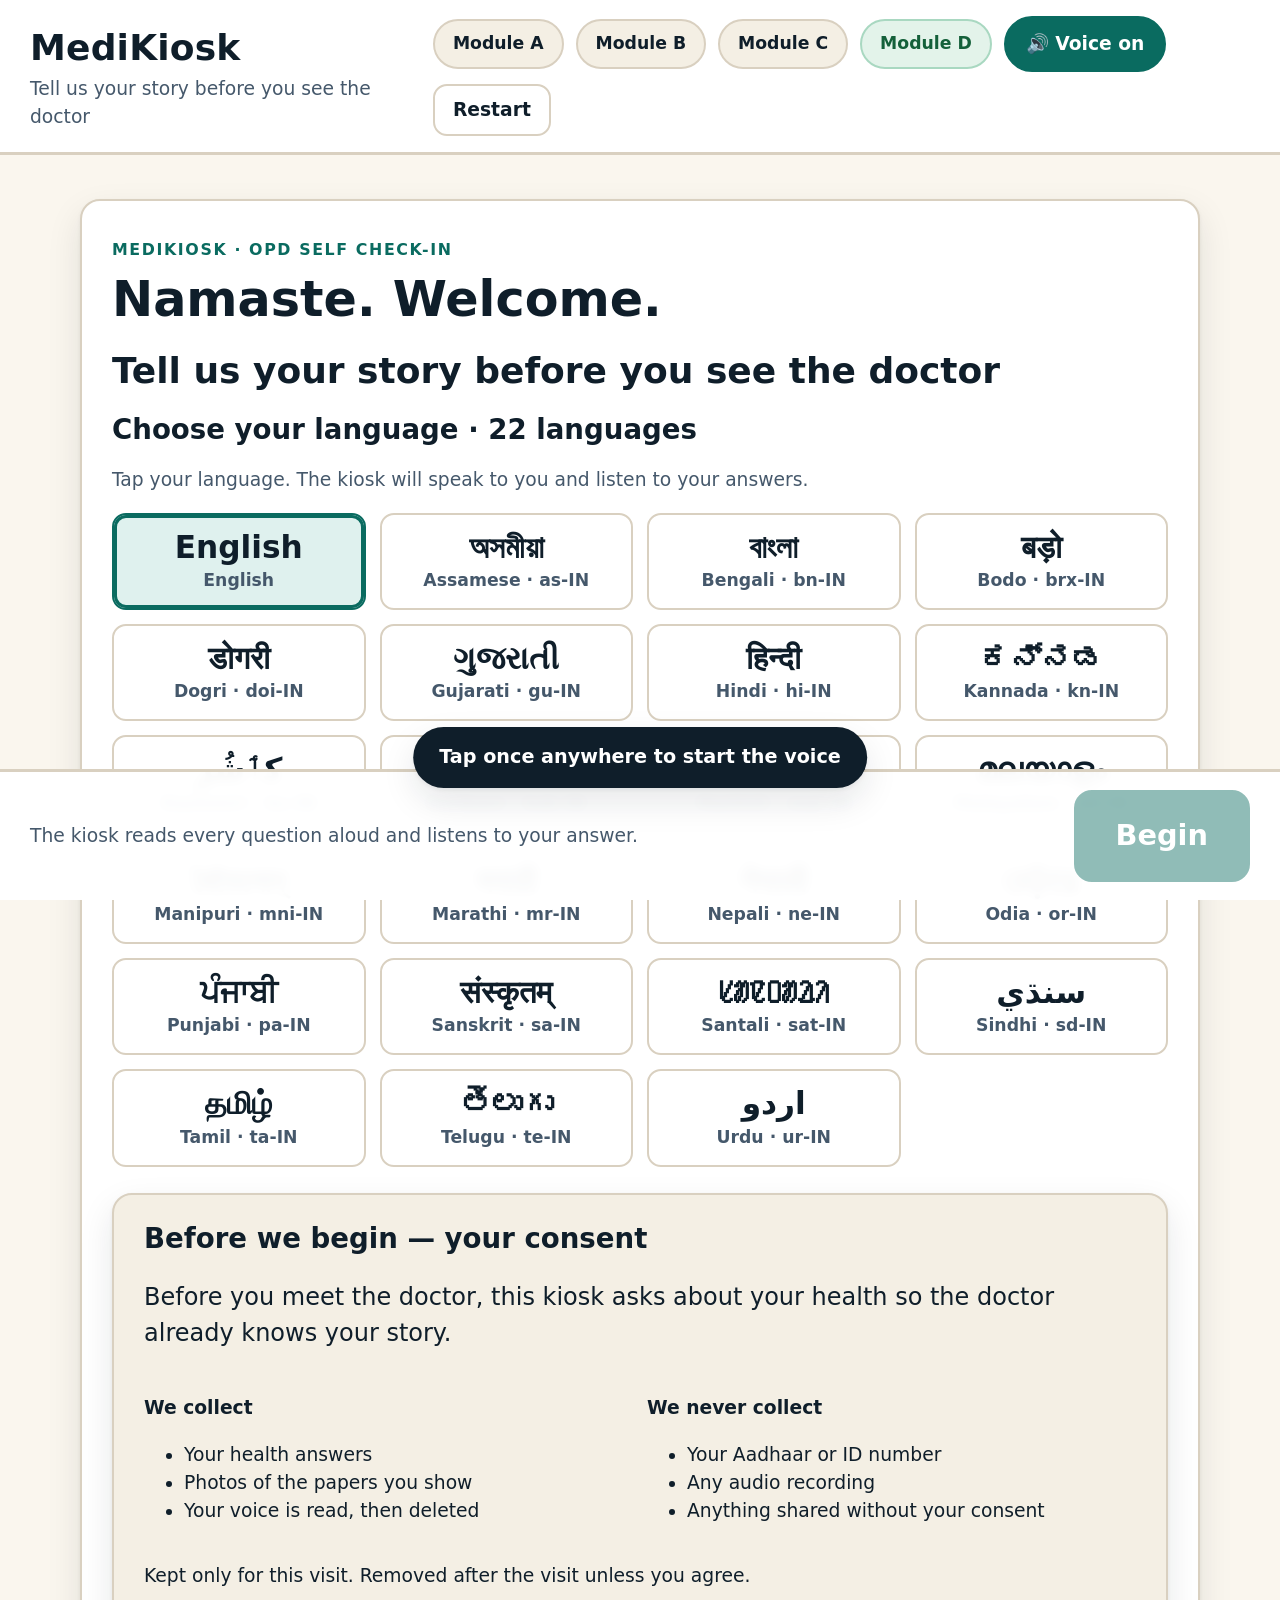
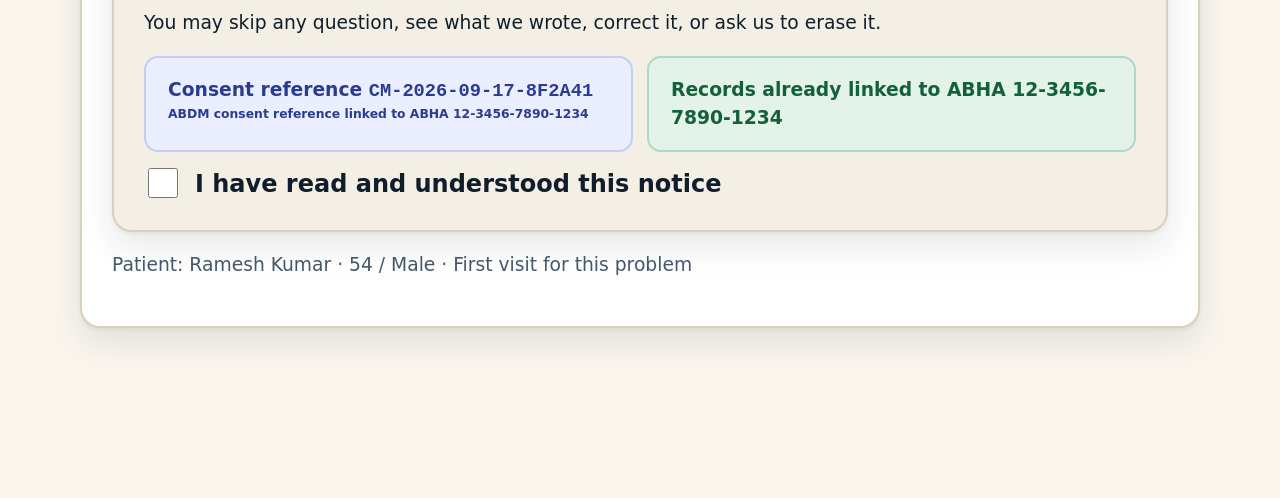
==== prototype/medikiosk-prototype.html @ fd5a69df "Notion" ====
<!doctype html>
<html lang="en">
<head>
<meta charset="utf-8" />
<meta name="viewport" content="width=device-width, initial-scale=1, viewport-fit=cover" />
<meta name="color-scheme" content="light" />
<meta name="description" content="MediKiosk — patient self check-in for OPD: voice and touch history, paper digitisation, and a physician-ready summary." />
<title>MediKiosk — OPD self check-in</title>
<style>
/* MediKiosk prototype — accessible, elderly-first visual system.
   Design rules: large type (>=22px body), high contrast (WCAG AA+), touch
   targets >=72px, generous spacing, no subtle low-contrast decoration,
   no motion that can disorient. */

:root {
  --bg: #faf6ee;
  --surface: #ffffff;
  --surface-2: #f4efe4;
  --ink: #0f1e2a;
  --muted: #45586b;
  --line: #d9d0c0;
  --accent: #0a6b60;
  --accent-ink: #ffffff;
  --accent-soft: #dff1ee;
  --danger: #a31912;
  --danger-soft: #fdeceb;
  --warn: #8a5200;
  --warn-soft: #fff3dd;
  --ok: #14603a;
  --ok-soft: #e3f3ea;
  --info: #2a3c8f;
  --info-soft: #eaeefe;
  --radius: 20px;
  --radius-sm: 14px;
  --shadow: 0 2px 4px rgba(15, 30, 42, .06), 0 14px 34px rgba(15, 30, 42, .10);
  --font: "Segoe UI", "Noto Sans", "Noto Sans Devanagari", "Nirmala UI", system-ui, -apple-system, Arial, sans-serif;
}

* { box-sizing: border-box; }

html, body {
  margin: 0;
  min-height: 100%;
  font-family: var(--font);
  color: var(--ink);
  background: var(--bg);
  -webkit-font-smoothing: antialiased;
  text-rendering: optimizeLegibility;
}

body { font-size: 24px; line-height: 1.5; }
body.physician { font-size: 18px; }

h1, h2, h3, h4 { margin: 0 0 .4em; line-height: 1.18; font-weight: 800; }
h1 { font-size: 2.05em; }
h2 { font-size: 1.55em; }
h3 { font-size: 1.15em; }

button { font: inherit; cursor: pointer; }
a { color: var(--accent); }

:focus-visible { outline: 4px solid #0a6b60; outline-offset: 3px; border-radius: 6px; }

.skip { position: absolute; left: -9999px; }
.skip:focus { left: 16px; top: 16px; background: var(--ink); color: #fff; padding: 14px 20px; z-index: 200; }

/* ------------------------------------------------------------------ chrome */

.app-header {
  position: sticky; top: 0; z-index: 40;
  display: flex; align-items: center; justify-content: space-between;
  gap: 18px; padding: 16px 30px;
  background: var(--surface); border-bottom: 3px solid var(--line);
}
.brand { display: flex; flex-direction: column; }
.brand strong { font-size: 1.5em; letter-spacing: .2px; }
.brand span { font-size: .78em; color: var(--muted); }

.header-tools { display: flex; align-items: center; gap: 12px; flex-wrap: wrap; }

.chip {
  display: inline-flex; align-items: center; gap: 10px;
  border: 2px solid var(--line); background: var(--surface-2); color: var(--ink);
  border-radius: 999px; padding: 10px 18px; font-size: .72em; font-weight: 700;
}
.chip.ok { background: var(--ok-soft); border-color: #a9d8c1; color: var(--ok); }
.chip.warn { background: var(--warn-soft); border-color: #eccb8f; color: var(--warn); }
.chip.red { background: var(--danger-soft); border-color: #eda9a4; color: var(--danger); }
.chip.info { background: var(--info-soft); border-color: #b9c3f2; color: var(--info); }

.sound-btn {
  border: 2px solid var(--line); background: var(--surface);
  border-radius: 999px; padding: 12px 20px; font-size: .78em; font-weight: 700;
  display: inline-flex; align-items: center; gap: 10px;
}
.sound-btn[aria-pressed="true"] { background: var(--accent); border-color: var(--accent); color: #fff; }

.progress-wrap { display: flex; align-items: center; gap: 16px; padding: 14px 30px 4px; }
.progress-track { flex: 1; height: 14px; background: var(--line); border-radius: 999px; overflow: hidden; }
.progress-fill { height: 100%; background: var(--accent); border-radius: 999px; transition: width .35s ease; }
.progress-label { font-size: .74em; color: var(--muted); font-weight: 700; min-width: 150px; }

.screen {
  max-width: 1180px; margin: 0 auto; padding: 26px 30px 170px;
  display: flex; flex-direction: column; gap: 22px;
}

.card {
  background: var(--surface); border: 2px solid var(--line);
  border-radius: var(--radius); box-shadow: var(--shadow); padding: 28px 30px;
}

.tag {
  display: inline-block; font-size: .66em; font-weight: 800; letter-spacing: 1.6px;
  text-transform: uppercase; color: var(--accent); margin-bottom: 8px;
}
.ask { font-size: 1.5em; font-weight: 800; line-height: 1.3; margin: 4px 0 20px; }

.muted { color: var(--muted); }
.small { font-size: .78em; }
.tiny { font-size: .66em; }
.mono { font-family: "Cascadia Mono", "Consolas", ui-monospace, monospace; }
.center { text-align: center; }
.hidden { display: none !important; }

.banner { padding: 18px 22px; border-radius: var(--radius-sm); font-weight: 600; border: 2px solid transparent; }
.banner.info { background: var(--info-soft); color: var(--info); border-color: #c4cdf4; }
.banner.warn { background: var(--warn-soft); color: var(--warn); border-color: #efd4a3; }
.banner.err { background: var(--danger-soft); color: var(--danger); border-color: #eeb0ab; }
.banner.ok { background: var(--ok-soft); color: var(--ok); border-color: #b0d9c3; }

/* ----------------------------------------------------------------- buttons */

.btn {
  display: inline-flex; align-items: center; justify-content: center; gap: 12px;
  min-height: 72px; padding: 18px 28px;
  border: 2px solid var(--line); border-radius: var(--radius-sm);
  background: var(--surface); color: var(--ink); font-weight: 700; font-size: 1em;
  transition: border-color .12s ease, background .12s ease, transform .06s ease;
}
.btn:hover { border-color: var(--accent); }
.btn:active { transform: translateY(1px); }
.btn[disabled] { opacity: .45; cursor: not-allowed; }
.btn-primary { background: var(--accent); border-color: var(--accent); color: #fff; }
.btn-primary:hover { background: #08574e; }
.btn-danger { background: var(--danger); border-color: var(--danger); color: #fff; }
.btn-ghost { background: transparent; }
.btn-lg { font-size: 1.2em; min-height: 92px; padding: 22px 40px; border-radius: 18px; }
.btn-sm { min-height: 52px; padding: 10px 18px; font-size: .78em; }

/* --------------------------------------------------------------- language */

.lang-grid {
  display: grid; grid-template-columns: repeat(auto-fill, minmax(230px, 1fr)); gap: 14px;
}
.lang-btn {
  text-align: left; justify-content: flex-start; flex-direction: column; gap: 2px;
  min-height: 84px; padding: 14px 18px;
}
.lang-btn .native { font-size: 1.3em; font-weight: 800; line-height: 1.2; }
.lang-btn .eng { font-size: .72em; color: var(--muted); font-weight: 600; }
.lang-btn[aria-pressed="true"] {
  border-color: var(--accent); background: var(--accent-soft);
  box-shadow: inset 0 0 0 3px var(--accent);
}

/* ---------------------------------------------------------------- choices */

.choices { display: grid; grid-template-columns: repeat(auto-fit, minmax(300px, 1fr)); gap: 14px; }
.choices.two { grid-template-columns: repeat(auto-fit, minmax(360px, 1fr)); }
.choice {
  text-align: left; justify-content: flex-start; font-size: 1.05em; line-height: 1.35;
  min-height: 84px; padding: 20px 22px;
}
.choice[aria-pressed="true"] {
  border-color: var(--accent); background: var(--accent-soft);
  box-shadow: inset 0 0 0 3px var(--accent);
}
.choice .sub { display: block; font-size: .74em; color: var(--muted); font-weight: 600; }

.textarea, .textinput {
  width: 100%; font: inherit; padding: 18px 20px; border: 2px solid var(--line);
  border-radius: var(--radius-sm); background: var(--surface); color: var(--ink);
}
.textarea { min-height: 150px; resize: vertical; }
.textinput { min-height: 72px; }

.scale { display: grid; grid-template-columns: repeat(11, 1fr); gap: 8px; }
.scale .btn { min-height: 78px; padding: 6px; font-size: 1.15em; border-radius: 12px; }
.scale .btn[aria-pressed="true"] { background: var(--accent); border-color: var(--accent); color: #fff; }
.scale-hint { display: flex; justify-content: space-between; font-size: .72em; color: var(--muted); font-weight: 700; }

/* -------------------------------------------------------------- body map */

.bm-wrap { display: flex; gap: 30px; align-items: flex-start; flex-wrap: wrap; }
.bm-figure-col { display: flex; flex-direction: column; gap: 12px; }
.bm-toggle { display: flex; gap: 10px; }
.bm-toggle button {
  border: 2px solid var(--line); background: var(--surface); border-radius: 999px;
  padding: 12px 22px; font-weight: 800; min-height: 58px;
}
.bm-toggle button.sel { background: var(--accent); border-color: var(--accent); color: #fff; }
.bm-stage {
  position: relative; width: 340px; border-radius: var(--radius);
  background: linear-gradient(180deg, #eef6f4 0%, #e3ece9 100%);
  border: 2px solid var(--line); padding: 10px;
}
.bm-stage svg { display: block; width: 100%; height: auto; }
.bm-hot { cursor: pointer; }
.bm-hot .hit { fill: rgba(10, 107, 96, 0); stroke: rgba(10, 107, 96, 0); stroke-width: 2; transition: all .12s ease; }
.bm-hot:hover .hit, .bm-hot:focus .hit { fill: rgba(10, 107, 96, .20); stroke: rgba(10, 107, 96, .9); }
.bm-hot.sel .hit { fill: rgba(10, 107, 96, .34); stroke: #0a6b60; stroke-width: 3; }
.bm-hot .lbl {
  font-size: 15px; font-weight: 800; fill: #0a6b60; opacity: 0;
  paint-order: stroke; stroke: #fff; stroke-width: 3px;
}
.bm-hot:hover .lbl, .bm-hot:focus .lbl, .bm-hot.sel .lbl { opacity: 1; }
.bm-legend { display: flex; flex-wrap: wrap; gap: 10px; max-width: 560px; }
.bm-btn {
  border: 2px solid var(--line); background: var(--surface); border-radius: 14px;
  padding: 14px 18px; text-align: left; min-height: 70px; min-width: 170px;
  display: flex; flex-direction: column; gap: 2px;
}
.bm-btn .en { font-weight: 800; font-size: .84em; }
.bm-btn .hi { color: var(--muted); font-size: .7em; font-weight: 600; }
.bm-btn.sel { border-color: var(--accent); background: var(--accent-soft); box-shadow: inset 0 0 0 3px var(--accent); }

/* --------------------------------------------------------------- listening */

.voice-strip {
  display: flex; align-items: center; gap: 18px; flex-wrap: wrap;
  border: 2px solid var(--line); background: var(--surface-2);
  border-radius: var(--radius-sm); padding: 14px 20px; margin-bottom: 18px;
}
.voice-dot {
  width: 22px; height: 22px; border-radius: 50%; background: #b9c2c9; flex: none;
}
.voice-strip.live .voice-dot { background: var(--danger); animation: pulse 1.1s ease-in-out infinite; }
.voice-strip.speak .voice-dot { background: var(--accent); }
@keyframes pulse { 0%,100% { transform: scale(1); opacity: 1; } 50% { transform: scale(1.5); opacity: .45; } }
.voice-text { font-weight: 800; font-size: .92em; }
.voice-sub { font-size: .72em; color: var(--muted); font-weight: 600; }
.wave { display: flex; align-items: flex-end; gap: 4px; height: 34px; }
.wave i { display: block; width: 6px; background: var(--accent); border-radius: 3px; height: 8px; }
.voice-strip.live .wave i { animation: bar .9s ease-in-out infinite; }
.wave i:nth-child(2) { animation-delay: .12s; }
.wave i:nth-child(3) { animation-delay: .24s; }
.wave i:nth-child(4) { animation-delay: .36s; }
.wave i:nth-child(5) { animation-delay: .48s; }
@keyframes bar { 0%,100% { height: 8px; } 50% { height: 32px; } }

.transcript {
  margin-top: 16px; padding: 18px 20px; border-radius: var(--radius-sm);
  background: var(--surface-2); border: 2px dashed var(--line); min-height: 76px;
  font-size: 1.05em; font-weight: 600;
}
.transcript .cursor { color: var(--accent); font-weight: 900; }

/* ---------------------------------------------------------------- safety */

.redflag {
  border: 4px solid var(--danger); background: var(--danger-soft); color: var(--danger);
  border-radius: var(--radius); padding: 24px 26px; font-weight: 800; font-size: 1.08em;
}
.redflag ul { margin: 12px 0 0; padding-left: 26px; }
.rules { display: grid; gap: 10px; margin-top: 16px; }
.rule {
  display: flex; align-items: center; gap: 14px; padding: 12px 16px;
  border: 2px solid var(--line); border-radius: 12px; background: var(--surface); font-size: .82em;
}
.rule .mark { font-weight: 900; min-width: 34px; text-align: center; }
.rule.fire { border-color: #eda9a4; background: var(--danger-soft); color: var(--danger); }
.rule.pass { border-color: #b0d9c3; background: var(--ok-soft); color: var(--ok); }
.rule .why { margin-left: auto; font-size: .82em; color: var(--muted); }
.rule.fire .why { color: var(--danger); }

/* -------------------------------------------------------------- documents */

.papers { display: grid; grid-template-columns: repeat(auto-fit, minmax(300px, 1fr)); gap: 18px; }
.paper {
  border: 2px solid var(--line); border-radius: var(--radius-sm); overflow: hidden;
  background: #fffdf7; box-shadow: var(--shadow);
}
.paper-head { display: flex; align-items: center; justify-content: space-between; gap: 10px; padding: 12px 16px; background: var(--surface-2); border-bottom: 2px solid var(--line); }
.paper-head strong { font-size: .84em; }
.paper-body { padding: 16px; font-size: .74em; line-height: 1.5; font-family: "Courier New", ui-monospace, monospace; white-space: pre-wrap; }
.paper-body .rx { font-family: "Brush Script MT", "Segoe Script", cursive; font-size: 1.2em; }
.paper-rx { background: #fffdf5; }
.scanline { position: relative; }
.scanline .sweep {
  position: absolute; left: 0; right: 0; height: 4px; background: linear-gradient(90deg, transparent, var(--accent), transparent);
  box-shadow: 0 0 18px 4px rgba(10,107,96,.55); animation: sweep 2.1s linear infinite;
}
@keyframes sweep { 0% { top: 0; } 100% { top: 100%; } }

.extract-grid { display: grid; grid-template-columns: 1fr 1fr; gap: 18px; margin-top: 8px; }
@media (max-width: 1000px) { .extract-grid { grid-template-columns: 1fr; } }
.line {
  display: flex; align-items: baseline; justify-content: space-between; gap: 12px;
  padding: 12px 0; border-bottom: 2px dotted var(--line);
}
.line:last-child { border-bottom: 0; }
.line .v { font-weight: 800; }
.line .sub { font-size: .74em; color: var(--muted); }
.prov { font-size: .62em; color: var(--muted); font-family: ui-monospace, monospace; white-space: nowrap; }
.flag { font-size: .68em; font-weight: 800; padding: 3px 10px; border-radius: 999px; }
.flag.clear { background: var(--ok-soft); color: var(--ok); }
.flag.verify { background: var(--warn-soft); color: var(--warn); }
.flag.high { background: var(--info-soft); color: var(--info); }
.flag.low { background: var(--danger-soft); color: var(--danger); }

/* -------------------------------------------------------------- readback */

.rb-line { display: flex; align-items: flex-start; justify-content: space-between; gap: 20px; padding: 18px 0; border-bottom: 2px solid var(--line); }
.rb-line:last-child { border-bottom: 0; }
.rb-line .txt { font-size: 1.08em; line-height: 1.45; font-weight: 600; }
.rb-line .txt .hi { display: block; font-size: .82em; color: var(--muted); font-weight: 600; }
.rb-actions { display: flex; gap: 10px; flex: none; }

/* --------------------------------------------------------------- handoff */

.code { font-size: 3em; font-weight: 900; letter-spacing: 4px; }
.kv { display: grid; grid-template-columns: auto 1fr; gap: 8px 18px; font-size: .84em; }
.kv dt { color: var(--muted); font-weight: 700; }
.kv dd { margin: 0; font-weight: 700; }

/* ------------------------------------------------------------- physician */

.phys-shell { display: grid; grid-template-columns: 360px 1fr; min-height: 100vh; }
.phys-aside { background: var(--surface); border-right: 3px solid var(--line); padding: 20px; overflow-y: auto; max-height: 100vh; }
.phys-main { padding: 26px 30px; overflow-y: auto; }
.worklist { display: flex; flex-direction: column; gap: 12px; }
.worklist .item { text-align: left; border: 2px solid var(--line); background: var(--surface); border-radius: var(--radius-sm); padding: 16px; font-size: .82em; }
.worklist .item[aria-current="true"] { border-color: var(--accent); box-shadow: inset 0 0 0 3px var(--accent); }
.alert { border-left: 8px solid var(--line); padding: 14px 18px; border-radius: 10px; margin-bottom: 12px; background: var(--surface-2); font-size: .86em; }
.alert.red-flag { border-color: var(--danger); background: var(--danger-soft); color: var(--danger); }
.alert.verify { border-color: var(--warn); background: var(--warn-soft); color: var(--warn); }
.alert.abnormal { border-color: var(--info); background: var(--info-soft); color: var(--info); }
.soap h4 { font-size: .78em; text-transform: uppercase; letter-spacing: 1.4px; color: var(--muted); margin-bottom: 8px; }
.soap-block { margin-bottom: 20px; }
.soap-block.ap { border: 3px dashed var(--line); border-radius: var(--radius-sm); padding: 16px; background: var(--surface-2); }
table.data { width: 100%; border-collapse: collapse; font-size: .84em; }
table.data th, table.data td { text-align: left; padding: 10px 12px; border-bottom: 2px solid var(--line); vertical-align: top; }
table.data th { font-size: .78em; text-transform: uppercase; letter-spacing: .8px; color: var(--muted); }
.fhir { font-family: ui-monospace, monospace; font-size: .72em; background: #0f1e2a; color: #d7e6ef; padding: 18px; border-radius: 12px; overflow-x: auto; white-space: pre-wrap; }

/* ----------------------------------------------------------------- splash */

.splash {
  position: fixed; inset: 0; z-index: 300; display: flex; align-items: center; justify-content: center;
  background: rgba(15, 30, 42, .82); backdrop-filter: blur(6px); padding: 30px;
}
.splash .panel {
  background: var(--surface); border-radius: 26px; padding: 40px; max-width: 720px; text-align: center;
  box-shadow: var(--shadow);
}
.splash .pulse { width: 90px; height: 90px; border-radius: 50%; margin: 0 auto 22px; background: var(--accent-soft); display: grid; place-items: center; font-size: 2.4em; }

.sound-hint {
  position: fixed; left: 50%; transform: translateX(-50%); bottom: 112px; z-index: 90;
  background: var(--ink); color: #fff; padding: 16px 26px; border-radius: 999px;
  font-weight: 800; font-size: .8em; box-shadow: var(--shadow); text-align: center;
}

/* ------------------------------------------------------------------ toast */

.toast {
  position: fixed; right: 26px; bottom: 26px; z-index: 100; max-width: 460px;
  background: var(--ink); color: #fff; padding: 18px 22px; border-radius: 14px;
  box-shadow: var(--shadow); font-weight: 700; font-size: .82em;
}
.toast.err { background: var(--danger); }

/* ----------------------------------------------------------------- footer */

.footer-bar {
  position: fixed; left: 0; right: 0; bottom: 0; z-index: 50;
  display: flex; align-items: center; justify-content: space-between; gap: 18px;
  padding: 18px 30px; background: rgba(255,255,255,.97);
  border-top: 3px solid var(--line); backdrop-filter: blur(6px);
}
.footer-bar .grow { flex: 1; text-align: center; }

@media (max-width: 900px) {
  body { font-size: 20px; }
  .screen { padding: 20px 18px 200px; }
  .scale { grid-template-columns: repeat(6, 1fr); }
  .phys-shell { grid-template-columns: 1fr; }
}

</style>
</head>
<body class="kiosk">
<a class="skip" href="#pane">Skip to content</a>
<header class="app-header" id="kiosk-header"></header>
<div class="progress-wrap" id="progress"></div>
<main class="screen" id="pane" role="main" aria-live="polite"></main>
<footer class="footer-bar" id="footer"></footer>
<div id="sound-hint" class="sound-hint hidden">Tap once anywhere to start the voice</div>
<noscript><p style="padding:30px">This prototype needs JavaScript enabled.</p></noscript>
<script>
/* ===== languages.js ===== */
/* Languages: the 22 scheduled languages of India (+ English).
   Each entry carries the native name, the English name, the BCP-47 tag used
   for the browser voice, a native greeting, and an optional UI-string pack.
   Any language without a pack falls back to English labels while still using
   its own recogniser / voice for speech. */

const MK_LANGS = [
  { code: "en",  name: "English",   native: "English",    speech: "en-IN", greet: "Namaste. Welcome." },
  { code: "as",  name: "Assamese",  native: "অসমীয়া",      speech: "as-IN", greet: "নমস্কাৰ। স্বাগতম।" },
  { code: "bn",  name: "Bengali",   native: "বাংলা",        speech: "bn-IN", greet: "নমস্কার। স্বাগতম।" },
  { code: "brx", name: "Bodo",      native: "बड़ो",         speech: "brx-IN", greet: "नमस्कार। बरायबा।" },
  { code: "doi", name: "Dogri",     native: "डोगरी",        speech: "doi-IN", greet: "नमस्कार। स्वागत ऐ।" },
  { code: "gu",  name: "Gujarati",  native: "ગુજરાતી",      speech: "gu-IN", greet: "નમસ્તે. સ્વાગત છે." },
  { code: "hi",  name: "Hindi",     native: "हिन्दी",        speech: "hi-IN", greet: "नमस्ते। स्वागत है।" },
  { code: "kn",  name: "Kannada",   native: "ಕನ್ನಡ",        speech: "kn-IN", greet: "ನಮಸ್ಕಾರ. ಸ್ವಾಗತ." },
  { code: "ks",  name: "Kashmiri",  native: "کٲشُر",         speech: "ks-IN", greet: "نَمَسکار۔ خوش آمدید۔" },
  { code: "kok", name: "Konkani",   native: "कोंकणी",       speech: "kok-IN", greet: "नमस्कार. येवकार." },
  { code: "mai", name: "Maithili",  native: "मैथिली",        speech: "mai-IN", greet: "नमस्कार। स्वागत अछि।" },
  { code: "ml",  name: "Malayalam", native: "മലയാളം",       speech: "ml-IN", greet: "നമസ്കാരം. സ്വാഗതം." },
  { code: "mni", name: "Manipuri",  native: "মৈতৈলোন্",      speech: "mni-IN", greet: "নমস্কার। স্বাগতম।" },
  { code: "mr",  name: "Marathi",   native: "मराठी",        speech: "mr-IN", greet: "नमस्कार. स्वागत आहे." },
  { code: "ne",  name: "Nepali",    native: "नेपाली",       speech: "ne-IN", greet: "नमस्कार। स्वागत छ।" },
  { code: "or",  name: "Odia",      native: "ଓଡ଼ିଆ",         speech: "or-IN", greet: "ନମସ୍କାର। ସ୍ୱାଗତ।" },
  { code: "pa",  name: "Punjabi",   native: "ਪੰਜਾਬੀ",       speech: "pa-IN", greet: "ਸਤਿ ਸ੍ਰੀ ਅਕਾਲ। ਜੀ ਆਇਆਂ ਨੂੰ।" },
  { code: "sa",  name: "Sanskrit",  native: "संस्कृतम्",     speech: "sa-IN", greet: "नमस्ते। स्वागतम्।" },
  { code: "sat", name: "Santali",   native: "ᱥᱟᱱᱛᱟᱲᱤ",       speech: "sat-IN", greet: "ᱡᱚᱦᱟᱨ। ᱥᱟᱨᱦᱟᱣ।" },
  { code: "sd",  name: "Sindhi",    native: "سنڌي",          speech: "sd-IN", greet: "نمسڪار. ڀلي ڪري آيا." },
  { code: "ta",  name: "Tamil",     native: "தமிழ்",         speech: "ta-IN", greet: "வணக்கம். வரவேற்கிறோம்." },
  { code: "te",  name: "Telugu",    native: "తెలుగు",        speech: "te-IN", greet: "నమస్కారం. స్వాగతం." },
  { code: "ur",  name: "Urdu",      native: "اردو",          speech: "ur-IN", greet: "السلام علیکم۔ خوش آمدید۔" },
];

/* UI packs. Keys are stable; missing keys fall back to English. */
const MK_UI = {
  en: {
    tagline: "Tell us your story before you see the doctor",
    chooseLang: "Choose your language",
    langNote: "Tap your language. The kiosk will speak to you and listen to your answers.",
    begin: "Begin",
    consentHead: "Before we begin — your consent",
    agree: "I have read and understood this notice",
    listening: "Listening to you…",
    speakNow: "Speak your answer",
    stopListening: "Tap to stop",
    speaking: "Speaking…",
    hearAgain: "Hear again",
    yourAnswer: "Your answer",
    next: "Continue",
    back: "Back",
    skip: "Skip this question",
    correct: "Correct",
    change: "Change",
    confirm: "Confirm and finish",
    tapWhere: "Tap where it hurts on the body picture",
  },
  hi: {
    tagline: "डॉक्टर से मिलने से पहले अपनी बात बताइए",
    chooseLang: "अपनी भाषा चुनिए",
    langNote: "अपनी भाषा चुनिए। कियोस्क आपसे बोलेगा और आपके जवाब सुनेगा।",
    begin: "शुरू कीजिए",
    consentHead: "शुरू करने से पहले — आपकी सहमति",
    agree: "मैंने यह सूचना पढ़ और समझ ली है",
    listening: "आपकी बात सुन रहे हैं…",
    speakNow: "अपना जवाब बोलिए",
    stopListening: "रोकने के लिए दबाइए",
    speaking: "बोल रहे हैं…",
    hearAgain: "फिर से सुनिए",
    yourAnswer: "आपका जवाब",
    next: "आगे बढ़िए",
    back: "पीछे",
    skip: "यह सवाल छोड़ दीजिए",
    correct: "सही है",
    change: "बदलिए",
    confirm: "पुष्टि कीजिए",
    tapWhere: "शरीर की तस्वीर पर दर्द वाली जगह दबाइए",
  },
  bn: {
    tagline: "ডাক্তার দেখানোর আগে আপনার কথা জানান",
    chooseLang: "আপনার ভাষা বেছে নিন",
    langNote: "আপনার ভাষা বাছুন। কিয়স্ক আপনার সঙ্গে কথা বলবে ও আপনার উত্তর শুনবে।",
    begin: "শুরু করুন",
    consentHead: "শুরুর আগে — আপনার সম্মতি",
    agree: "আমি এই বিজ্ঞপ্তি পড়েছি ও বুঝেছি",
    listening: "আপনার কথা শুনছি…",
    speaking: "বলছি…",
    hearAgain: "আবার শুনুন",
    yourAnswer: "আপনার উত্তর",
    next: "এগিয়ে যান",
    back: "পিছনে",
    skip: "এই প্রশ্নটি বাদ দিন",
    correct: "ঠিক আছে",
    change: "বদলান",
    confirm: "নিশ্চিত করুন",
    tapWhere: "শরীরের ছবিতে যেখানে ব্যথা সেখানে চাপ দিন",
  },
  ta: {
    tagline: "மருத்துவரைப் பார்ப்பதற்கு முன் உங்கள் கதையைச் சொல்லுங்கள்",
    chooseLang: "உங்கள் மொழியைத் தேர்ந்தெடுக்கவும்",
    langNote: "உங்கள் மொழியைத் தட்டவும். கியோஸ்க் பேசும், உங்கள் பதில்களைக் கேட்கும்.",
    begin: "தொடங்கு",
    consentHead: "தொடங்கும் முன் — உங்கள் ஒப்புதல்",
    agree: "இந்த அறிவிப்பைப் படித்து புரிந்துகொண்டேன்",
    listening: "உங்களைக் கேட்கிறோம்…",
    speaking: "பேசுகிறோம்…",
    hearAgain: "மீண்டும் கேட்க",
    yourAnswer: "உங்கள் பதில்",
    next: "தொடரவும்",
    back: "பின்",
    skip: "இந்தக் கேள்வியைத் தவிர்",
    correct: "சரி",
    change: "மாற்று",
    confirm: "உறுதிப்படுத்து",
    tapWhere: "உடல் படத்தில் வலி இருக்கும் இடத்தைத் தட்டவும்",
  },
  te: {
    tagline: "డాక్టర్‌ను కలిసే ముందు మీ కథ చెప్పండి",
    chooseLang: "మీ భాషను ఎంచుకోండి",
    langNote: "మీ భాషను నొక్కండి. కియోస్క్ మాట్లాడుతుంది, మీ సమాధానాలు వింటుంది.",
    begin: "ప్రారంభించు",
    consentHead: "ప్రారంభించే ముందు — మీ అనుమతి",
    agree: "ఈ నోటీసును చదివి అర్థం చేసుకున్నాను",
    listening: "మీ మాటలు వింటున్నాము…",
    speaking: "మాట్లాడుతున్నాము…",
    hearAgain: "మళ్లీ వినండి",
    yourAnswer: "మీ సమాధానం",
    next: "కొనసాగించు",
    back: "వెనుక",
    skip: "ఈ ప్రశ్నను దాటవేయి",
    correct: "సరైనది",
    change: "మార్చు",
    confirm: "నిర్ధారించు",
    tapWhere: "శరీర చిత్రంలో నొప్పి ఉన్న చోట నొక్కండి",
  },
  mr: {
    tagline: "डॉक्टरांना भेटण्यापूर्वी तुमची गोष्ट सांगा",
    chooseLang: "तुमची भाषा निवडा",
    langNote: "तुमची भाषा निवडा. कियोस्क बोलेल आणि तुमची उत्तरे ऐकेल.",
    begin: "सुरू करा",
    consentHead: "सुरू करण्यापूर्वी — तुमची संमती",
    agree: "मी ही सूचना वाचली आणि समजली",
    listening: "तुमचे ऐकत आहोत…",
    speaking: "बोलत आहोत…",
    hearAgain: "पुन्हा ऐका",
    yourAnswer: "तुमचे उत्तर",
    next: "पुढे",
    back: "मागे",
    skip: "हा प्रश्न वगळा",
    correct: "बरोबर",
    change: "बदला",
    confirm: "पुष्टी करा",
    tapWhere: "शरीराच्या चित्रात दुखणारी जागा दाबा",
  },
  gu: {
    tagline: "ડૉક્ટરને મળતા પહેલાં તમારી વાત કહો",
    chooseLang: "તમારી ભાષા પસંદ કરો",
    langNote: "તમારી ભાષા પસંદ કરો. કિઓસ્ક બોલશે અને તમારા જવાબ સાંભળશે.",
    begin: "શરૂ કરો",
    consentHead: "શરૂ કરતાં પહેલાં — તમારી સંમતિ",
    agree: "મેં આ સૂચના વાંચી અને સમજી",
    listening: "તમારી વાત સાંભળી રહ્યા છીએ…",
    speaking: "બોલી રહ્યા છીએ…",
    hearAgain: "ફરી સાંભળો",
    yourAnswer: "તમારો જવાબ",
    next: "આગળ",
    back: "પાછળ",
    skip: "આ પ્રશ્ન છોડો",
    correct: "સાચું",
    change: "બદલો",
    confirm: "પુષ્ટિ કરો",
    tapWhere: "શરીરના ચિત્રમાં દુખતી જગ્યા દબાવો",
  },
  kn: {
    tagline: "ವೈದ್ಯರನ್ನು ಭೇಟಿಯಾಗುವ ಮೊದಲು ನಿಮ್ಮ ಕಥೆ ಹೇಳಿ",
    chooseLang: "ನಿಮ್ಮ ಭಾಷೆ ಆಯ್ಕೆಮಾಡಿ",
    langNote: "ನಿಮ್ಮ ಭಾಷೆ ಒತ್ತಿ. ಕಿಯೋಸ್ಕ್ ಮಾತನಾಡುತ್ತದೆ ಮತ್ತು ನಿಮ್ಮ ಉತ್ತರ ಕೇಳುತ್ತದೆ.",
    begin: "ಪ್ರಾರಂಭಿಸಿ",
    consentHead: "ಪ್ರಾರಂಭಿಸುವ ಮೊದಲು — ನಿಮ್ಮ ಒಪ್ಪಿಗೆ",
    agree: "ಈ ಸೂಚನೆಯನ್ನು ಓದಿ ಅರ್ಥ ಮಾಡಿಕೊಂಡಿದ್ದೇನೆ",
    listening: "ನಿಮ್ಮ ಮಾತು ಕೇಳುತ್ತಿದ್ದೇವೆ…",
    speaking: "ಮಾತನಾಡುತ್ತಿದ್ದೇವೆ…",
    hearAgain: "ಮತ್ತೆ ಕೇಳಿ",
    yourAnswer: "ನಿಮ್ಮ ಉತ್ತರ",
    next: "ಮುಂದೆ",
    back: "ಹಿಂದೆ",
    skip: "ಈ ಪ್ರಶ್ನೆ ಬಿಡಿ",
    correct: "ಸರಿ",
    change: "ಬದಲಿಸಿ",
    confirm: "ದೃಢಪಡಿಸಿ",
    tapWhere: "ದೇಹದ ಚಿತ್ರದಲ್ಲಿ ನೋವಿರುವ ಜಾಗ ಒತ್ತಿ",
  },
  ml: {
    tagline: "ഡോക്ടറെ കാണുന്നതിന് മുമ്പ് നിങ്ങളുടെ കാര്യം പറയൂ",
    chooseLang: "നിങ്ങളുടെ ഭാഷ തിരഞ്ഞെടുക്കൂ",
    langNote: "ഭാഷ തിരഞ്ഞെടുക്കൂ. കിയോസ്ക് സംസാരിക്കും, ഉത്തരങ്ങൾ കേൾക്കും.",
    begin: "തുടങ്ങൂ",
    consentHead: "തുടങ്ങുന്നതിന് മുമ്പ് — നിങ്ങളുടെ സമ്മതം",
    agree: "ഈ അറിയിപ്പ് വായിച്ച് മനസ്സിലാക്കി",
    listening: "നിങ്ങളെ കേൾക്കുന്നു…",
    speaking: "സംസാരിക്കുന്നു…",
    hearAgain: "വീണ്ടും കേൾക്കൂ",
    yourAnswer: "നിങ്ങളുടെ ഉത്തരം",
    next: "തുടരൂ",
    back: "പിന്നോട്ട്",
    skip: "ഈ ചോദ്യം ഒഴിവാക്കൂ",
    correct: "ശരി",
    change: "മാറ്റൂ",
    confirm: "സ്ഥിരീകരിക്കൂ",
    tapWhere: "ശരീര ചിത്രത്തിൽ വേദനയുള്ള ഭാഗത്ത് അമർത്തൂ",
  },
  pa: {
    tagline: "ਡਾਕਟਰ ਨੂੰ ਮਿਲਣ ਤੋਂ ਪਹਿਲਾਂ ਆਪਣੀ ਗੱਲ ਦੱਸੋ",
    chooseLang: "ਆਪਣੀ ਭਾਸ਼ਾ ਚੁਣੋ",
    langNote: "ਆਪਣੀ ਭਾਸ਼ਾ ਚੁਣੋ। ਕਿਓਸਕ ਬੋਲੇਗਾ ਅਤੇ ਤੁਹਾਡੇ ਜਵਾਬ ਸੁਣੇਗਾ।",
    begin: "ਸ਼ੁਰੂ ਕਰੋ",
    consentHead: "ਸ਼ੁਰੂ ਕਰਨ ਤੋਂ ਪਹਿਲਾਂ — ਤੁਹਾਡੀ ਸਹਿਮਤੀ",
    agree: "ਮੈਂ ਇਹ ਸੂਚਨਾ ਪੜ੍ਹ ਲਈ ਅਤੇ ਸਮਝ ਲਈ",
    listening: "ਤੁਹਾਡੀ ਗੱਲ ਸੁਣ ਰਹੇ ਹਾਂ…",
    speaking: "ਬੋਲ ਰਹੇ ਹਾਂ…",
    hearAgain: "ਦੁਬਾਰਾ ਸੁਣੋ",
    yourAnswer: "ਤੁਹਾਡਾ ਜਵਾਬ",
    next: "ਅੱਗੇ",
    back: "ਪਿੱਛੇ",
    skip: "ਇਹ ਸਵਾਲ ਛੱਡੋ",
    correct: "ਸਹੀ",
    change: "ਬਦਲੋ",
    confirm: "ਪੁਸ਼ਟੀ ਕਰੋ",
    tapWhere: "ਸਰੀਰ ਦੀ ਤਸਵੀਰ ਵਿੱਚ ਦਰਦ ਵਾਲੀ ਥਾਂ ਦਬਾਓ",
  },
  or: {
    tagline: "ଡାକ୍ତରଙ୍କୁ ଦେଖିବା ପୂର୍ବରୁ ଆପଣଙ୍କ କଥା କୁହନ୍ତୁ",
    chooseLang: "ଆପଣଙ୍କ ଭାଷା ବାଛନ୍ତୁ",
    langNote: "ଭାଷା ବାଛନ୍ତୁ। କିଓସ୍କ କହିବ ଏବଂ ଆପଣଙ୍କ ଉତ୍ତର ଶୁଣିବ।",
    begin: "ଆରମ୍ଭ କରନ୍ତୁ",
    consentHead: "ଆରମ୍ଭ ପୂର୍ବରୁ — ଆପଣଙ୍କ ସମ୍ମତି",
    agree: "ମୁଁ ଏହି ସୂଚନା ପଢ଼ି ବୁଝିଛି",
    listening: "ଆପଣଙ୍କ କଥା ଶୁଣୁଛୁ…",
    speaking: "କହୁଛୁ…",
    hearAgain: "ପୁଣି ଶୁଣନ୍ତୁ",
    yourAnswer: "ଆପଣଙ୍କ ଉତ୍ତର",
    next: "ଆଗକୁ",
    back: "ପଛକୁ",
    skip: "ଏହି ପ୍ରଶ୍ନ ଛାଡ଼ନ୍ତୁ",
    correct: "ଠିକ୍",
    change: "ବଦଳାନ୍ତୁ",
    confirm: "ନିଶ୍ଚିତ କରନ୍ତୁ",
    tapWhere: "ଶରୀର ଚିତ୍ରରେ ଯେଉଁଠି ଯନ୍ତ୍ରଣା ସେଠାରେ ଦବାନ୍ତୁ",
  },
  ur: {
    tagline: "ڈاکٹر سے ملنے سے پہلے اپنی بات بتائیے",
    chooseLang: "اپنی زبان منتخب کیجیے",
    langNote: "اپنی زبان منتخب کیجیے۔ کیوسک بولے گا اور آپ کے جواب سنے گا۔",
    begin: "شروع کیجیے",
    consentHead: "شروع کرنے سے پہلے — آپ کی رضامندی",
    agree: "میں نے یہ اطلاع پڑھ اور سمجھ لی",
    listening: "آپ کی بات سن رہے ہیں…",
    speaking: "بول رہے ہیں…",
    hearAgain: "دوبارہ سنیے",
    yourAnswer: "آپ کا جواب",
    next: "آگے",
    back: "پیچھے",
    skip: "یہ سوال چھوڑ دیجیے",
    correct: "درست",
    change: "تبدیل کریں",
    confirm: "تصدیق کریں",
    tapWhere: "جسم کی تصویر میں جہاں درد ہے وہاں دبائیے",
  },
  as: {
    tagline: "ডাক্তৰক লগ পোৱাৰ আগতে আপোনাৰ কথা কওক",
    chooseLang: "আপোনাৰ ভাষা বাছনি কৰক",
    langNote: "ভাষা বাছনি কৰক। কিয়স্কে ক'ব আৰু আপোনাৰ উত্তৰ শুনিব।",
    begin: "আৰম্ভ কৰক",
    consentHead: "আৰম্ভ কৰাৰ আগতে — আপোনাৰ সন্মতি",
    agree: "মই এই জাননী পঢ়ি বুজি লৈছোঁ",
    listening: "আপোনাৰ কথা শুনি আছোঁ…",
    speaking: "কৈ আছোঁ…",
    hearAgain: "পুনৰ শুনক",
    yourAnswer: "আপোনাৰ উত্তৰ",
    next: "আগবাঢ়ক",
    back: "পিছলৈ",
    skip: "এই প্ৰশ্ন এৰি দিয়ক",
    correct: "শুদ্ধ",
    change: "সলনি কৰক",
    confirm: "নিশ্চিত কৰক",
    tapWhere: "শৰীৰৰ ছবিত বিষ থকা ঠাইত টিপক",
  },
  ne: {
    tagline: "डाक्टरलाई भेट्नु अघि आफ्नो कुरा भन्नुहोस्",
    chooseLang: "आफ्नो भाषा छान्नुहोस्",
    langNote: "आफ्नो भाषा छान्नुहोस्। कियोस्क बोल्छ र तपाईंको जवाफ सुन्छ।",
    begin: "सुरु गर्नुहोस्",
    consentHead: "सुरु गर्नु अघि — तपाईंको सहमति",
    agree: "मैले यो सूचना पढेँ र बुझेँ",
    listening: "तपाईंको कुरा सुन्दैछौं…",
    speaking: "बोल्दैछौं…",
    hearAgain: "फेरि सुन्नुहोस्",
    yourAnswer: "तपाईंको जवाफ",
    next: "अगाडि",
    back: "पछाडि",
    skip: "यो प्रश्न छोड्नुहोस्",
    correct: "ठीक",
    change: "बदल्नुहोस्",
    confirm: "पुष्टि गर्नुहोस्",
    tapWhere: "शरीरको चित्रमा दुख्ने ठाउँमा थिच्नुहोस्",
  },
};

function mkLang(code) {
  return MK_LANGS.find((l) => l.code === code) || MK_LANGS[0];
}

function mkT(key, code) {
  const pack = MK_UI[code] || {};
  if (pack[key] != null) return pack[key];
  return (MK_UI.en[key] != null) ? MK_UI.en[key] : key;
}


/* ===== content.js ===== */
/* Clinical content for the MediKiosk prototype.
   Mirrors the production contracts: the interview sequence, red-flag rules and
   capture schema follow kiosk/config/*.json; the paper extraction follows the
   Module B output shape; the read-back, alerts and SOAP follow the Module C
   renderer. The patient, papers and findings are a fixed Indian walk-in case so
   the flow is repeatable. */

const MK_PATIENT = {
  name: "Ramesh Kumar",
  age: 54,
  sex: "Male",
  abha: "12-3456-7890-1234",
  phone: "•••••• 4417",
  visit: "First visit for this problem",
  arrived: "OPD registration counter 3",
};

const MK_CONSENT_REF = "CM-2026-09-17-8F2A41";
const MK_CONSENT_ABDM = "ABDM consent reference linked to ABHA 12-3456-7890-1234";

/* Consent notice, translated. Short sentences in plain language, because the
   notice must be understood, not skimmed. Missing languages fall back to the
   English notice; the voice still speaks in the language chosen. */
const MK_CONSENT_I18N = {
  en: {
    takeTitle: "We collect",
    take: ["Your health answers", "Photos of the papers you show", "Your voice is read, then deleted"],
    neverTitle: "We never collect",
    never: ["Your Aadhaar or ID number", "Any audio recording", "Anything shared without your consent"],
    purpose: "Before you meet the doctor, this kiosk asks about your health so the doctor already knows your story.",
    retention: "Kept only for this visit. Removed after the visit unless you agree.",
    rights: "You may skip any question, see what we wrote, correct it, or ask us to erase it.",
    ref: "Consent reference",
    linked: "Records already linked to ABHA",
  },
  hi: {
    takeTitle: "हम क्या लेते हैं",
    take: ["आपकी सेहत के जवाब", "आपके दिखाए काग़ज़ों की तस्वीरें", "आपकी आवाज़ पढ़ी जाती है, फिर मिटा दी जाती है"],
    neverTitle: "हम क्या कभी नहीं लेते",
    never: ["आपका आधार या पहचान नंबर", "कोई ऑडियो रिकॉर्डिंग", "आपकी सहमति के बिना कुछ भी साझा नहीं"],
    purpose: "डॉक्टर से मिलने से पहले यह कियोस्क आपकी सेहत के बारे में पूछता है, ताकि डॉक्टर को आपकी बात पहले से पता हो।",
    retention: "सिर्फ़ इस विज़िट के लिए रखा जाता है। सहमति न हो तो विज़िट के बाद हटा दिया जाता है।",
    rights: "आप कोई भी सवाल छोड़ सकते हैं, जो लिखा है वह देख सकते हैं, ठीक कर सकते हैं, या मिटाने को कह सकते हैं।",
    ref: "सहमति संदर्भ",
    linked: "ABHA से पहले से जुड़े रिकॉर्ड",
  },
  bn: {
    takeTitle: "আমরা যা নিই",
    take: ["আপনার স্বাস্থ্যের উত্তর", "আপনার দেখানো কাগজের ছবি", "আপনার কণ্ঠ পড়া হয়, তারপর মুছে ফেলা হয়"],
    neverTitle: "আমরা কখনও যা নিই না",
    never: ["আপনার আধার বা পরিচয় নম্বর", "কোনো অডিও রেকর্ডিং", "আপনার সম্মতি ছাড়া কিছুই"],
    purpose: "ডাক্তার দেখার আগে এই কিয়স্ক আপনার স্বাস্থ্য সম্পর্কে জিজ্ঞাসা করে, যাতে ডাক্তার আপনার কথা আগেই জানেন।",
    retention: "শুধু এই ভিজিটের জন্য রাখা হয়। আপনি না চাইলে ভিজিটের পরে মুছে ফেলা হয়।",
    rights: "আপনি যেকোনো প্রশ্ন বাদ দিতে পারেন, লেখা দেখতে, ঠিক করতে বা মুছতে বলতে পারেন।",
    ref: "সম্মতির রেফারেন্স",
    linked: "ABHA-তে আগেই যুক্ত রেকর্ড",
  },
  ta: {
    takeTitle: "நாங்கள் சேகரிப்பவை",
    take: ["உங்கள் உடல்நிலை பதில்கள்", "நீங்கள் காட்டும் ஆவணங்களின் படங்கள்", "உங்கள் குரல் படிக்கப்பட்டு, பின் அழிக்கப்படும்"],
    neverTitle: "நாங்கள் ஒருபோதும் சேகரிக்காதவை",
    never: ["உங்கள் ஆதார் அல்லது அடையாள எண்", "எந்த ஒலிப் பதிவும்", "உங்கள் ஒப்புதல் இல்லாமல் எதுவும்"],
    purpose: "மருத்துவரைப் பார்ப்பதற்கு முன், இந்த கியோஸ்க் உங்கள் உடல்நிலையைப் பற்றிக் கேட்கிறது — மருத்துவர் உங்கள் நிலையை முன்பே அறிவார்.",
    retention: "இந்த வருகைக்காக மட்டுமே வைக்கப்படும். நீங்கள் ஒப்புக்கொள்ளாவிட்டால், வருகைக்குப் பின் நீக்கப்படும்.",
    rights: "எந்தக் கேள்வியையும் தவிர்க்கலாம்; எழுதியதைப் பார்க்கலாம், திருத்தலாம், அழிக்கச் சொல்லலாம்.",
    ref: "ஒப்புதல் குறிப்பு",
    linked: "ABHA-வுடன் ஏற்கனவே இணைக்கப்பட்ட பதிவுகள்",
  },
  te: {
    takeTitle: "మేము తీసుకునేది",
    take: ["మీ ఆరోగ్య సమాధానాలు", "మీరు చూపిన కాగితాల ఫోటోలు", "మీ స్వరం చదివి, తర్వాత తొలగించబడుతుంది"],
    neverTitle: "మేము ఎప్పుడూ తీసుకోనిది",
    never: ["మీ ఆధార్ లేదా గుర్తింపు నంబర్", "ఏ ఆడియో రికార్డింగ్ కూడా", "మీ అనుమతి లేకుండా ఏదీ"],
    purpose: "డాక్టర్‌ను కలిసే ముందు, ఈ కియోస్క్ మీ ఆరోగ్యం గురించి అడుగుతుంది — డాక్టర్‌కు మీ విషయం ముందే తెలుస్తుంది.",
    retention: "ఈ సందర్శన కోసమే ఉంచబడుతుంది. మీరు అంగీకరించకపోతే సందర్శన తర్వాత తొలగించబడుతుంది.",
    rights: "ఏ ప్రశ్ననైనా దాటవేయవచ్చు; రాసినది చూడవచ్చు, సరిచేయవచ్చు, తొలగించమని అడగవచ్చు.",
    ref: "అనుమతి సూచన",
    linked: "ABHA‌తో ఇప్పటికే లింక్ చేసిన రికార్డులు",
  },
  mr: {
    takeTitle: "आम्ही जे घेतो",
    take: ["तुमची आरोग्य उत्तरे", "तुम्ही दाखवलेल्या कागदांचे फोटो", "तुमचा आवाज वाचला जातो, नंतर हटवला जातो"],
    neverTitle: "आम्ही जे कधीही घेत नाही",
    never: ["तुमचा आधार किंवा ओळख क्रमांक", "कोणतेही ऑडिओ रेकॉर्डिंग", "तुमच्या संमतीशिवाय काहीही"],
    purpose: "डॉक्टरांना भेटण्यापूर्वी हे कियोस्क तुमच्या आरोग्याबद्दल विचारते, म्हणजे डॉक्टरांना तुमची माहिती आधीच समजते.",
    retention: "फक्त या भेटीसाठी ठेवले जाते. संमती नसेल तर भेटीनंतर हटवले जाते.",
    rights: "तुम्ही कोणताही प्रश्न वगळू शकता; लिहिलेले पाहू, दुरुस्त करू किंवा हटवायला सांगू शकता.",
    ref: "संमती संदर्भ",
    linked: "ABHA शी आधीच जोडलेले रेकॉर्ड",
  },
  gu: {
    takeTitle: "અમે જે લઈએ છીએ",
    take: ["તમારા સ્વાસ્થ્યના જવાબો", "તમે બતાવેલા કાગળોના ફોટા", "તમારો અવાજ વાંચવામાં આવે છે, પછી ભૂંસી નાખવામાં આવે છે"],
    neverTitle: "અમે જે ક્યારેય લેતા નથી",
    never: ["તમારો આધાર કે ઓળખ નંબર", "કોઈપણ ઓડિયો રેકોર્ડિંગ", "તમારી સંમતિ વગર કંઈ પણ"],
    purpose: "ડૉક્ટરને મળતાં પહેલાં આ કિઓસ્ક તમારા સ્વાસ્થ્ય વિશે પૂછે છે, જેથી ડૉક્ટરને તમારી વાત પહેલેથી ખબર પડે.",
    retention: "ફક્ત આ મુલાકાત માટે રાખવામાં આવે છે. સંમતિ ન હોય તો મુલાકાત પછી દૂર કરવામાં આવે છે.",
    rights: "તમે કોઈ પણ પ્રશ્ન છોડી શકો છો; લખેલું જોઈ, સુધારી કે ભૂંસવા કહી શકો છો.",
    ref: "સંમતિ સંદર્ભ",
    linked: "ABHA સાથે પહેલેથી જોડાયેલા રેકોર્ડ",
  },
  kn: {
    takeTitle: "ನಾವು ತೆಗೆದುಕೊಳ್ಳುವುದು",
    take: ["ನಿಮ್ಮ ಆರೋಗ್ಯದ ಉತ್ತರಗಳು", "ನೀವು ತೋರಿಸಿದ ಕಾಗದಗಳ ಫೋಟೋಗಳು", "ನಿಮ್ಮ ಧ್ವನಿ ಓದಿ, ನಂತರ ಅಳಿಸಲಾಗುತ್ತದೆ"],
    neverTitle: "ನಾವು ಎಂದಿಗೂ ತೆಗೆದುಕೊಳ್ಳದಿರುವುದು",
    never: ["ನಿಮ್ಮ ಆಧಾರ್ ಅಥವಾ ಗುರುತಿನ ಸಂಖ್ಯೆ", "ಯಾವುದೇ ಆಡಿಯೋ ರೆಕಾರ್ಡಿಂಗ್", "ನಿಮ್ಮ ಒಪ್ಪಿಗೆ ಇಲ್ಲದೆ ಏನೂ"],
    purpose: "ವೈದ್ಯರನ್ನು ಭೇಟಿಯಾಗುವ ಮೊದಲು ಈ ಕಿಯೋಸ್ಕ್ ನಿಮ್ಮ ಆರೋಗ್ಯದ ಬಗ್ಗೆ ಕೇಳುತ್ತದೆ — ವೈದ್ಯರಿಗೆ ನಿಮ್ಮ ವಿಷಯ ಮೊದಲೇ ತಿಳಿಯುತ್ತದೆ.",
    retention: "ಈ ಭೇಟಿಗಾಗಿ ಮಾತ್ರ ಇಡಲಾಗುತ್ತದೆ. ಒಪ್ಪಿಗೆ ಇಲ್ಲದಿದ್ದರೆ ಭೇಟಿಯ ನಂತರ ತೆಗೆದುಹಾಕಲಾಗುತ್ತದೆ.",
    rights: "ಯಾವುದೇ ಪ್ರಶ್ನೆ ಬಿಡಬಹುದು; ಬರೆದದ್ದನ್ನು ನೋಡಬಹುದು, ತಿದ್ದಬಹುದು, ಅಳಿಸಲು ಹೇಳಬಹುದು.",
    ref: "ಒಪ್ಪಿಗೆ ಉಲ್ಲೇಖ",
    linked: "ABHA ಗೆ ಈಗಾಗಲೇ ಜೋಡಿಸಿದ ದಾಖಲೆಗಳು",
  },
  ml: {
    takeTitle: "ഞങ്ങൾ എടുക്കുന്നത്",
    take: ["നിങ്ങളുടെ ആരോഗ്യ ഉത്തരങ്ങൾ", "നിങ്ങൾ കാണിക്കുന്ന കടലാസുകളുടെ ഫോട്ടോകൾ", "നിങ്ങളുടെ ശബ്ദം വായിച്ചതിന് ശേഷം മായ്ക്കുന്നു"],
    neverTitle: "ഞങ്ങൾ ഒരിക്കലും എടുക്കാത്തത്",
    never: ["നിങ്ങളുടെ ആധാർ അല്ലെങ്കിൽ തിരിച്ചറിയൽ നമ്പർ", "ഏതെങ്കിലും ഓഡിയോ റെക്കോർഡിംഗ്", "നിങ്ങളുടെ സമ്മതമില്ലാതെ ഒന്നും"],
    purpose: "ഡോക്ടറെ കാണുന്നതിന് മുമ്പ് ഈ കിയോസ്ക് നിങ്ങളുടെ ആരോഗ്യത്തെക്കുറിച്ച് ചോദിക്കുന്നു — ഡോക്ടറിന് നിങ്ങളുടെ കാര്യം മുൻകൂട്ടി അറിയാം.",
    retention: "ഈ സന്ദർശനത്തിന് മാത്രം സൂക്ഷിക്കുന്നു. സമ്മതമില്ലെങ്കിൽ സന്ദർശനത്തിന് ശേഷം നീക്കും.",
    rights: "ഏത് ചോദ്യവും ഒഴിവാക്കാം; എഴുതിയത് കാണാം, തിരുത്താം, മായ്ക്കാൻ പറയാം.",
    ref: "സമ്മത റെഫറൻസ്",
    linked: "ABHA-യിൽ മുൻപേ ബന്ധിപ്പിച്ച റെക്കോർഡുകൾ",
  },
  pa: {
    takeTitle: "ਅਸੀਂ ਕੀ ਲੈਂਦੇ ਹਾਂ",
    take: ["ਤੁਹਾਡੀ ਸਿਹਤ ਦੇ ਜਵਾਬ", "ਤੁਹਾਡੇ ਦਿਖਾਏ ਕਾਗਜ਼ਾਂ ਦੀਆਂ ਫ਼ੋਟੋਆਂ", "ਤੁਹਾਡੀ ਆਵਾਜ਼ ਪੜ੍ਹੀ ਜਾਂਦੀ ਹੈ, ਫਿਰ ਮਿਟਾ ਦਿੱਤੀ ਜਾਂਦੀ ਹੈ"],
    neverTitle: "ਅਸੀਂ ਕਦੇ ਨਹੀਂ ਲੈਂਦੇ",
    never: ["ਤੁਹਾਡਾ ਆਧਾਰ ਜਾਂ ਪਛਾਣ ਨੰਬਰ", "ਕੋਈ ਵੀ ਆਡੀਓ ਰਿਕਾਰਡਿੰਗ", "ਤੁਹਾਡੀ ਸਹਿਮਤੀ ਬਿਨਾ ਕੁਝ ਵੀ"],
    purpose: "ਡਾਕਟਰ ਨੂੰ ਮਿਲਣ ਤੋਂ ਪਹਿਲਾਂ ਇਹ ਕਿਓਸਕ ਤੁਹਾਡੀ ਸਿਹਤ ਬਾਰੇ ਪੁੱਛਦਾ ਹੈ, ਤਾਂ ਜੋ ਡਾਕਟਰ ਨੂੰ ਤੁਹਾਡੀ ਗੱਲ ਪਹਿਲਾਂ ਹੀ ਪਤਾ ਹੋਵੇ।",
    retention: "ਸਿਰਫ਼ ਇਸ ਮੁਲਾਕਾਤ ਲਈ ਰੱਖਿਆ ਜਾਂਦਾ ਹੈ। ਸਹਿਮਤੀ ਨਾ ਹੋਵੇ ਤਾਂ ਮੁਲਾਕਾਤ ਤੋਂ ਬਾਅਦ ਹਟਾ ਦਿੱਤਾ ਜਾਂਦਾ ਹੈ।",
    rights: "ਤੁਸੀਂ ਕੋਈ ਵੀ ਸਵਾਲ ਛੱਡ ਸਕਦੇ ਹੋ; ਲਿਖਿਆ ਵੇਖ, ਠੀਕ ਕਰ ਜਾਂ ਮਿਟਾਉਣ ਲਈ ਕਹਿ ਸਕਦੇ ਹੋ।",
    ref: "ਸਹਿਮਤੀ ਹਵਾਲਾ",
    linked: "ABHA ਨਾਲ ਪਹਿਲਾਂ ਹੀ ਜੁੜੇ ਰਿਕਾਰਡ",
  },
  or: {
    takeTitle: "ଆମେ ଯାହା ନେଉ",
    take: ["ଆପଣଙ୍କ ସ୍ୱାସ୍ଥ୍ୟ ଉତ୍ତର", "ଆପଣ ଦେଖାଇଥିବା କାଗଜର ଫଟୋ", "ଆପଣଙ୍କ ସ୍ୱର ପଢ଼ା ଯାଏ, ତାପରେ ବିଲୋପ ହୁଏ"],
    neverTitle: "ଆମେ କେବେ ନେଉନାହୁଁ",
    never: ["ଆପଣଙ୍କ ଆଧାର କିମ୍ବା ପରିଚୟ ନମ୍ବର", "କୌଣସି ଅଡିଓ ରେକର୍ଡିଂ", "ଆପଣଙ୍କ ସମ୍ମତି ବିନା କିଛି"],
    purpose: "ଡାକ୍ତରଙ୍କୁ ଦେଖିବା ପୂର୍ବରୁ ଏହି କିଓସ୍କ ଆପଣଙ୍କ ସ୍ୱାସ୍ଥ୍ୟ ବିଷୟରେ ପଚାରେ, ଯାହା ଫଳରେ ଡାକ୍ତର ଆପଣଙ୍କ କଥା ପୂର୍ବରୁ ଜାଣିବେ।",
    retention: "କେବଳ ଏହି ଭ୍ରମଣ ପାଇଁ ରଖା ଯାଏ। ସମ୍ମତି ନ ଥିଲେ ଭ୍ରମଣ ପରେ ହଟାଇ ଦିଆଯାଏ।",
    rights: "ଆପଣ ଯେକୌଣସି ପ୍ରଶ୍ନ ଛାଡ଼ିପାରନ୍ତି; ଲେଖା ଦେଖି, ସଠିକ କରି କିମ୍ବା ବିଲୋପ କରିବାକୁ କହିପାରନ୍ତି।",
    ref: "ସମ୍ମତି ସନ୍ଦର୍ଭ",
    linked: "ABHA ସହିତ ପୂର୍ବରୁ ସଂଯୁକ୍ତ ରେକର୍ଡ",
  },
  ur: {
    takeTitle: "ہم جو لیتے ہیں",
    take: ["آپ کی صحت کے جواب", "آپ کے دکھائے کاغذات کی تصاویر", "آپ کی آواز پڑھی جاتی ہے، پھر مٹا دی جاتی ہے"],
    neverTitle: "ہم جو کبھی نہیں لیتے",
    never: ["آپ کا آدھار یا شناختی نمبر", "کوئی آڈیو ریکارڈنگ", "آپ کی رضامندی کے بغیر کچھ بھی"],
    purpose: "ڈاکٹر سے ملنے سے پہلے یہ کیوسک آپ کی صحت کے بارے میں پوچھتا ہے، تاکہ ڈاکٹر کو آپ کی بات پہلے سے معلوم ہو۔",
    retention: "صرف اسی ملاقات کے لیے رکھا جاتا ہے۔ رضامندی نہ ہو تو ملاقات کے بعد ہٹا دیا جاتا ہے۔",
    rights: "آپ کوئی بھی سوال چھوڑ سکتے ہیں؛ لکھا ہوا دیکھ، درست کر یا مٹانے کو کہہ سکتے ہیں۔",
    ref: "رضامندی کا حوالہ",
    linked: "ABHA سے پہلے سے منسلک ریکارڈ",
  },
  as: {
    takeTitle: "আমি যি লওঁ",
    take: ["আপোনাৰ স্বাস্থ্যৰ উত্তৰ", "আপুনি দেখুওৱা কাগজৰ ফটো", "আপোনাৰ মাত পঢ়া হয়, তাৰ পিছত মচি পেলোৱা হয়"],
    neverTitle: "আমি যি কেতিয়াও নলওঁ",
    never: ["আপোনাৰ আধাৰ বা পৰিচয় নম্বৰ", "কোনো অডিঅ' ৰেকৰ্ডিং", "আপোনাৰ সন্মতি অবিহনে একো"],
    purpose: "ডাক্তৰক লগ পোৱাৰ আগতে এই কিয়স্কে আপোনাৰ স্বাস্থ্যৰ বিষয়ে সোধে, যাতে ডাক্তৰে আপোনাৰ কথা আগতেই জানে।",
    retention: "কেৱল এই ভ্ৰমণৰ বাবে ৰখা হয়। সন্মতি নাথাকিলে ভ্ৰমণৰ পিছত আঁতৰোৱা হয়।",
    rights: "আপুনি যিকোনো প্ৰশ্ন এৰি দিব পাৰে; লিখা দেখি, শুধৰাই বা মচিবলৈ ক'ব পাৰে।",
    ref: "সন্মতিৰ উল্লেখ",
    linked: "ABHA-ৰ সৈতে আগতেই সংযুক্ত ৰেকৰ্ড",
  },
  ne: {
    takeTitle: "हामी जे लिन्छौं",
    take: ["तपाईंको स्वास्थ्यका जवाफ", "तपाईंले देखाउनुभएका कागजका फोटो", "तपाईंको आवाज पढिन्छ, त्यसपछि मेटिन्छ"],
    neverTitle: "हामी जे कहिल्यै लिँदैनौं",
    never: ["तपाईंको आधार वा परिचय नम्बर", "कुनै पनि अडियो रेकर्डिङ", "तपाईंको सहमति बिना केही"],
    purpose: "डाक्टरलाई भेट्नु अघि यो कियोस्कले तपाईंको स्वास्थ्यबारे सोध्छ, ताकि डाक्टरलाई तपाईंको कुरा पहिले नै थाहा होस्।",
    retention: "यही भेटघाटका लागि मात्र राखिन्छ। सहमति नभए भेटघाटपछि हटाइन्छ।",
    rights: "तपाईं जुनसुकै प्रश्न छोड्न सक्नुहुन्छ; लेखिएको हेर्न, सुधार्न वा मेटाउन भन्न सक्नुहुन्छ।",
    ref: "सहमति सन्दर्भ",
    linked: "ABHA सँग पहिले नै जोडिएका रेकर्ड",
  },
  sa: {
    takeTitle: "वयं यत् गृह्णीमः",
    take: ["भवतः स्वास्थ्यस्य उत्तराणि", "भवता दर्शितानां पत्राणां चित्राणि", "भवतः स्वरः पठ्यते, ततः लुप्यते"],
    neverTitle: "वयं यत् न कदापि गृह्णीमः",
    never: ["भवतः आधार अथवा परिचयसंख्या", "किमपि ध्वनिमुद्रणम्", "भवतः अनुमतेः विना किमपि"],
    purpose: "वैद्यं प्रति गमनात् पूर्वम् एतत् यन्त्रं भवतः स्वास्थ्यं पृच्छति, येन वैद्यः भवतः विषयं पूर्वमेव जानाति।",
    retention: "केवलम् एतत् भ्रमणार्थं रक्ष्यते। अनुमतेः अभावे भ्रमणानन्तरं लुप्यते।",
    rights: "भवान् कमपि प्रश्नं त्यक्तुं शक्नोति; लिखितं द्रष्टुं, संशोधयितुं, लोपयितुं वा वक्तुं शक्नोति।",
    ref: "अनुमतेः सन्दर्भः",
    linked: "ABHA सह पूर्वमेव संयुक्तानि अभिलेखानि",
  },
  mai: {
    takeTitle: "हम की लैत छी",
    take: ["अहाँक स्वास्थ्यक उत्तर", "अहाँ देखाओल कागजक फोटो", "अहाँक आवाज पढ़ल जाइत अछि, तखन मेटाओल जाइत अछि"],
    neverTitle: "हम की कहियो नै लैत छी",
    never: ["अहाँक आधार वा पहचान नम्बर", "कोनो अडियो रेकर्डिंग", "अहाँक सहमति बिना कोनो चीज"],
    purpose: "डाक्टर सँ भेटवा सँ पहिने ई कियोस्क अहाँक स्वास्थ्यक बारे में पुछैत अछि, जाहि सँ डाक्टर क अहाँक बात पहिने सँ जानल रहय।",
    retention: "खाली एहि भेटक लेल राखल जाइत अछि। सहमति नहि भेल तँ भेटक बाद हटाओल जाइत अछि।",
    rights: "अहाँ कोनो प्रश्न छोड़ि सकैत छी; लिखल देखि, ठीक करि वा मेटाबै लेल कहि सकैत छी।",
    ref: "सहमतिक संदर्भ",
    linked: "ABHA सँ पहिने सँ जुड़ल रेकर्ड",
  },
  kok: {
    takeTitle: "आमी जें घेतात",
    take: ["तुमचे भलायकेचे जाप", "तुमी दाखयल्ल्या कागदांच्यो फोटो", "तुमचो आवाज वाचतात, उपरांत काडून उडयतात"],
    neverTitle: "आमी जें केन्नाच घेनात",
    never: ["तुमचो आधार वा ओळख क्रमांक", "खंयचोय ऑडियो रेकॉर्डिंग", "तुमच्या संमतीविना कांय पण"],
    purpose: "दोतोराक मेळच्या आदीं हो किऑस्क तुमच्या भलायकी विशीं विचारता, म्हणून दोतोराक तुमची गजाल आदींच कळटा.",
    retention: "फकत ह्या भेटी खातीर दवरतात. संमती नासत जाल्यार भेटी उपरांत काडून उडयतात.",
    rights: "तुमी खंयचोय प्रस्न सोडूं येता; बरयल्लें पळोवंक, दुरुस्त करूंक वा काडून उडोवंक सांगूंक येता.",
    ref: "संमती संदर्भ",
    linked: "ABHA कडेन आदींच जोडिल्ले रेकॉर्ड",
  },
  doi: {
    takeTitle: "असीं की लैंदे आं",
    take: ["तुंदे सेहत दे जवाब", "तुंदे दस्से कागजां दियां फोटोआं", "तुंदी आवाज पढ़ी जंदी ऐ, फिर मिटाई जंदी ऐ"],
    neverTitle: "असीं की कदे नेईं लैंदे",
    never: ["तुंदा आधार जां पछाण नंबर", "कोई बी ऑडियो रिकॉर्डिंग", "तुंदी स्हमति बगैर कुज्झ बी"],
    purpose: "डाक्टर कन्नै मिलने तों पैह्लें एह् कियोस्क तुंदे सेहत बारै पुच्छदा ऐ, तां जे डाक्टर गी तुंदी गल्ल पैह्लें ई पता होए।",
    retention: "सिरफ एह् मुलाकात लेई रक्खा जंदा ऐ। स्हमति नेईं होवे तां मुलाकात दे बाद हटाई दित्ता जंदा ऐ।",
    rights: "तुस कोई बी सवाल छड्डी सकदे ओ; लिख्यां देखी, ठीक करी जां मिटान आखी सकदे ओ।",
    ref: "स्हमति संदर्भ",
    linked: "ABHA कन्नै पैह्लें ई जुड़े रिकॉर्ड",
  },
};

const MK_CONSENT = MK_CONSENT_I18N.en;

function mkConsent(code) {
  const c = MK_CONSENT_I18N[code] || MK_CONSENT_I18N.en;
  return {
    purpose: c.purpose, takeTitle: c.takeTitle, take: c.take,
    neverTitle: c.neverTitle, never: c.never,
    retention: c.retention, rights: c.rights, ref: c.ref, linked: c.linked,
    artefact: MK_CONSENT_REF, abdm: MK_CONSENT_ABDM,
  };
}

/* --------------------------------------------------------------- interview */

const MK_SECTIONS = {
  story:      { en: "Your story",       hi: "आपकी बात" },
  symptoms:   { en: "Symptom details",  hi: "लक्षण विवरण" },
  safety:     { en: "Safety check",     hi: "सुरक्षा जाँच" },
  history:    { en: "Health history",   hi: "स्वास्थ्य इतिहास" },
  ros:        { en: "Other symptoms",   hi: "अन्य लक्षण" },
  ice:        { en: "Your thoughts",    hi: "आपके विचार" },
  documents:  { en: "Your papers",      hi: "आपके काग़ज़" },
};

/* Each step: id, section, kind, ask{en,hi}, optional options[], the recorded
   answer, and `say` — the words the patient speaks (used for the live
   transcript, and to match a real spoken answer). */
const MK_STEPS = [
  {
    id: "bodymap", section: "story", kind: "bodymap",
    ask: { en: "Show us where it hurts. Tap the body picture — no need to read or speak.",
           hi: "दिखाइए दर्द कहाँ है। शरीर की तस्वीर पर दबाइए — पढ़ने या बोलने की ज़रूरत नहीं।" },
    answer: { region: "chest", complaint: "chest" },
    say: { en: "Here — in the chest, in the middle.", hi: "यहाँ — छाती में, बीच में।" },
  },
  {
    id: "narrative", section: "story", kind: "text",
    ask: { en: "Namaste. In your own words — what problem brought you to the hospital today? Take your time.",
           hi: "नमस्ते। अपने शब्दों में बताइए — आज आप अस्पताल किस समस्या से आए हैं? आराम से बताइए।" },
    answer: { text: "I have had pain in my chest for three days. It feels heavy, and I get breathless when I walk. Sometimes I sweat too. My father also had a heart problem." },
    say: { en: "I have had pain in my chest for three days. It feels heavy, and I get breathless when I walk. Sometimes I sweat too. My father also had a heart problem.",
           hi: "मुझे तीन दिन से छाती में दर्द है। भारी लगता है, और चलने पर सांस फूलती है। कभी-कभी पसीना भी आता है। मेरे पिता को भी दिल की बीमारी थी।" },
  },
  {
    id: "cc", section: "story", kind: "cc",
    ask: { en: "We have noted your main problem as chest pain. Is that correct?",
           hi: "हमने आपकी मुख्य समस्या छाती में दर्द दर्ज की है। क्या यह सही है?" },
    answer: { value: "yes", complaint: "chest" },
    say: { en: "Yes, that is correct.", hi: "हाँ, यह सही है।" },
  },
  {
    id: "socrates.site", section: "symptoms", kind: "chips", field: "Site",
    ask: { en: "Where exactly do you feel it?", hi: "ठीक कहाँ महसूस होता है?" },
    options: [
      { v: "center", en: "Centre of the chest", hi: "छाती के बीच" },
      { v: "left", en: "Left side of the chest", hi: "छाती के बाईं ओर" },
      { v: "whole", en: "Whole chest", hi: "पूरी छाती" },
    ],
    answer: { value: "center" },
    say: { en: "In the centre of the chest.", hi: "छाती के बीच में।" },
  },
  {
    id: "socrates.onset", section: "symptoms", kind: "chips", field: "Onset",
    ask: { en: "When did it start — suddenly or gradually?", hi: "शुरूआत कब और कैसे हुई — अचानक या धीरे-धीरे?" },
    options: [
      { v: "sudden", en: "Suddenly, within minutes", hi: "अचानक, कुछ मिनटों में" },
      { v: "hours", en: "Over a few hours", hi: "कुछ घंटों में" },
      { v: "days", en: "Over a few days", hi: "कुछ दिनों में" },
    ],
    answer: { value: "days" },
    say: { en: "It started gradually, over the last three days.", hi: "धीरे-धीरे, पिछले तीन दिनों में शुरू हुआ।" },
  },
  {
    id: "socrates.character", section: "symptoms", kind: "chips", field: "Character",
    ask: { en: "What does it feel like?", hi: "यह कैसा महसूस होता है?" },
    options: [
      { v: "pressing", en: "Heavy / pressing", hi: "दबने जैसा" },
      { v: "sharp", en: "Sharp / stabbing", hi: "चुभने जैसा" },
      { v: "burning", en: "Burning", hi: "जलन" },
    ],
    answer: { value: "pressing" },
    say: { en: "It feels heavy, like something is pressing on my chest.", hi: "भारी लगता है, जैसे छाती पर दबाव है।" },
  },
  {
    id: "socrates.radiation", section: "symptoms", kind: "chips", field: "Spread",
    ask: { en: "Does it spread anywhere else?", hi: "क्या यह कहीं और फैलता है?" },
    options: [
      { v: "no_spread", en: "No — stays in one place", hi: "नहीं — एक ही जगह" },
      { v: "left_arm", en: "Goes to the left arm", hi: "बाईं बाँह तक" },
      { v: "jaw_neck", en: "Goes to jaw or neck", hi: "जबड़े या गर्दन तक" },
    ],
    answer: { value: "left_arm" },
    say: { en: "Yes, it goes down my left arm.", hi: "हाँ, बाईं बाँह तक जाता है।" },
  },
  {
    id: "socrates.associations", section: "symptoms", kind: "multi", field: "Along with it",
    ask: { en: "Along with this, do you have any of these? Choose all that apply.",
           hi: "इसके साथ और क्या-क्या है? जो लागू हो, सब चुनिए।" },
    options: [
      { v: "breathless", en: "Breathlessness", hi: "सांस फूलना" },
      { v: "sweating", en: "Sweating", hi: "पसीना आना" },
      { v: "nausea", en: "Nausea or vomiting", hi: "मतली या उल्टी" },
      { v: "dizzy", en: "Fainting or dizziness", hi: "चक्कर या बेहोशी" },
      { v: "none_assoc", en: "None of these", hi: "इनमें से कोई नहीं" },
    ],
    answer: { values: ["breathless", "sweating"] },
    say: { en: "I get breathless, and I sweat a lot.", hi: "सांस फूलती है, और बहुत पसीना आता है।" },
  },
  {
    id: "socrates.timing", section: "symptoms", kind: "chips", field: "Timing",
    ask: { en: "Is it there all the time, or does it come and go?", hi: "यह हमेशा रहता है या आता-जाता है?" },
    options: [
      { v: "constant", en: "All the time", hi: "हमेशा" },
      { v: "with_activity", en: "Only with activity", hi: "सिर्फ़ काम करते समय" },
      { v: "comes_goes", en: "Comes and goes", hi: "आता-जाता है" },
    ],
    answer: { value: "with_activity" },
    say: { en: "It comes when I walk or climb stairs.", hi: "जब मैं चलता या सीढ़ी चढ़ता हूँ, तब होता है।" },
  },
  {
    id: "socrates.exacerbating", section: "symptoms", kind: "multi", field: "Worse / better",
    ask: { en: "What makes it worse, and what makes it better?", hi: "किससे बढ़ता है और किससे कम होता है?" },
    options: [
      { v: "worse_exertion", en: "Worse on walking", hi: "चलने से बढ़ता है" },
      { v: "better_rest", en: "Better with rest", hi: "आराम से कम होता है" },
      { v: "nothing_helps", en: "Nothing helps", hi: "कुछ फ़ायदा नहीं" },
    ],
    answer: { values: ["worse_exertion", "better_rest"] },
    say: { en: "Walking makes it worse. If I sit down and rest, it becomes less.", hi: "चलने से बढ़ता है। बैठकर आराम करने से कम हो जाता है।" },
  },
  {
    id: "socrates.severity", section: "symptoms", kind: "scale", field: "Severity",
    ask: { en: "Right now — if 0 is no pain and 10 is the worst pain you can imagine, what number is it?",
           hi: "अभी — अगर 0 का मतलब दर्द नहीं और 10 सबसे बुरा दर्द, तो कौन-सा नंबर है?" },
    answer: { value: 7 },
    say: { en: "It is about seven out of ten.", hi: "लगभग सात, दस में से।" },
  },
  {
    id: "safety", section: "safety", kind: "safety",
    ask: { en: "Checking for warning signs…", hi: "चेतावनी के संकेत जाँच रहे हैं…" },
  },
  {
    id: "pmh", section: "history", kind: "multi", field: "Long-standing illness",
    ask: { en: "Do you have any long-standing illness — BP, sugar, asthma, thyroid, heart problem?",
           hi: "कोई पुरानी बीमारी है — BP, शुगर, दमा, थायराइड, दिल की बीमारी?" },
    options: [
      { v: "htn", en: "High blood pressure", hi: "उच्च रक्तचाप" },
      { v: "dm", en: "Diabetes (sugar)", hi: "शुगर" },
      { v: "asthma", en: "Asthma", hi: "दमा" },
      { v: "cardiac", en: "Heart problem", hi: "दिल की बीमारी" },
      { v: "none_pmh", en: "None of these", hi: "कोई नहीं" },
    ],
    answer: { values: ["htn", "dm"] },
    say: { en: "Yes — I have high BP and sugar for many years.", hi: "हाँ — कई सालों से BP और शुगर है।" },
  },
  {
    id: "meds", section: "history", kind: "multi", field: "Medicines",
    ask: { en: "Are you taking any medicines at present? Say the name and dose if you know.",
           hi: "क्या अभी कोई दवा ले रहे हैं? नाम और खुराक बताइए।" },
    options: [
      { v: "telmisartan", en: "Telmisartan 40 mg", hi: "टेल्मिसार्टन 40 मि.ग्रा." },
      { v: "metformin", en: "Metformin 500 mg", hi: "मेटफ़ॉर्मिन 500 मि.ग्रा." },
      { v: "no_meds", en: "No medicines right now", hi: "अभी कोई दवा नहीं" },
    ],
    answer: { values: ["telmisartan", "metformin"] },
    say: { en: "I take Telmisartan 40 mg in the morning and Metformin 500 mg twice a day.", hi: "मैं सुबह टेल्मिसार्टन 40 मि.ग्रा. और दिन में दो बार मेटफ़ॉर्मिन 500 मि.ग्रा. लेता हूँ।" },
  },
  {
    id: "allergies", section: "history", kind: "chips", field: "Allergy",
    ask: { en: "Do you have any allergy to any medicine?", hi: "किसी दवा से एलर्जी है?" },
    options: [
      { v: "no_allergy", en: "No known allergy", hi: "कोई एलर्जी नहीं" },
      { v: "unsure_allergy", en: "Not sure", hi: "पता नहीं" },
    ],
    answer: { value: "no_allergy" },
    say: { en: "No, I have no allergy to any medicine.", hi: "नहीं, किसी दवा से एलर्जी नहीं है।" },
  },
  {
    id: "family", section: "history", kind: "multi", field: "Family history",
    ask: { en: "Any illness in your close family — parents, brothers, sisters?", hi: "परिवार में किसी को बीमारी है — माता-पिता, भाई-बहन?" },
    options: [
      { v: "mi", en: "Heart attack / heart disease", hi: "दिल का दौरा" },
      { v: "dm_fam", en: "Diabetes", hi: "शुगर" },
      { v: "htn_fam", en: "High blood pressure", hi: "उच्च रक्तचाप" },
      { v: "no_family", en: "None that I know of", hi: "कोई नहीं" },
    ],
    answer: { values: ["mi", "dm_fam"] },
    say: { en: "My father had a heart attack. My mother had sugar.", hi: "मेरे पिता को दिल का दौरा हुआ था। मेरी माँ को शुगर थी।" },
  },
  {
    id: "social.smoke", section: "history", kind: "chips", field: "Tobacco",
    ask: { en: "Do you smoke or use tobacco?", hi: "सिगरेट-बीड़ी या तंबाकू का इस्तेमाल करते हैं?" },
    options: [
      { v: "never", en: "Never used", hi: "कभी नहीं" },
      { v: "former", en: "Used to — now quit", hi: "पहले करता था — अब छोड़ दिया" },
      { v: "current", en: "Yes, currently", hi: "हाँ, अभी" },
    ],
    answer: { value: "former" },
    say: { en: "I used to smoke, but I stopped two years ago.", hi: "पहले सिगरेट पीता था, दो साल पहले छोड़ दिया।" },
  },
  {
    id: "social.alcohol", section: "history", kind: "chips", field: "Alcohol",
    ask: { en: "Do you drink alcohol?", hi: "शराब पीते हैं?" },
    options: [
      { v: "no_alc", en: "No", hi: "नहीं" },
      { v: "sometimes", en: "Sometimes", hi: "कभी-कभी" },
      { v: "regular", en: "Regularly", hi: "नियमित" },
    ],
    answer: { value: "sometimes" },
    say: { en: "Only sometimes, on special occasions.", hi: "कभी-कभी, ख़ास मौकों पर।" },
  },
  {
    id: "ros.rest_breathless", section: "ros", kind: "yesno", system: "Cardio",
    ask: { en: "Are you breathless even while sitting at rest?", hi: "बैठे-बैठे भी सांस फूलती है?" },
    answer: { value: "no" }, say: { en: "No, only when I walk.", hi: "नहीं, चलने पर ही।" },
  },
  {
    id: "ros.palpitations", section: "ros", kind: "yesno", system: "Cardio",
    ask: { en: "Do you feel your heart racing or beating fast?", hi: "धड़कन तेज़ होती है?" },
    answer: { value: "yes" }, say: { en: "Yes, sometimes my heart beats fast.", hi: "हाँ, कभी-कभी धड़कन तेज़ होती है।" },
  },
  {
    id: "ros.fever_cough", section: "ros", kind: "yesno", system: "Respiratory",
    ask: { en: "Do you have fever or cough?", hi: "बुखार या खांसी है?" },
    answer: { value: "no" }, say: { en: "No fever, no cough.", hi: "बुखार नहीं, खांसी नहीं।" },
  },
  {
    id: "ros.calf", section: "ros", kind: "yesno", system: "Vascular",
    ask: { en: "Any pain or swelling in the calves?", hi: "पिंडलियों में दर्द या सूजन?" },
    answer: { value: "no" }, say: { en: "No, nothing there.", hi: "नहीं, वहाँ कुछ नहीं।" },
  },
  {
    id: "ice.worry", section: "ice", kind: "text", field: "Worry",
    ask: { en: "What worries you most about this problem?", hi: "इस समस्या को लेकर सबसे ज़्यादा चिंता किस बात की है?" },
    answer: { text: "I am worried it is a heart problem, like what happened to my father." },
    say: { en: "I am worried it is a heart problem, like what happened to my father.", hi: "मुझे डर है कि यह दिल की बीमारी है, जैसा मेरे पिता के साथ हुआ।" },
  },
  {
    id: "ice.expect", section: "ice", kind: "chips", field: "Expectation",
    ask: { en: "What do you hope the doctor will do today?", hi: "आज डॉक्टर से क्या उम्मीद है?" },
    options: [
      { v: "find_out", en: "Find out exactly what is wrong", hi: "पता चले क्या गड़बड़ है" },
      { v: "relief", en: "Relief from the pain", hi: "दर्द से राहत" },
      { v: "tests", en: "Get some tests done", hi: "कुछ जाँच करवानी है" },
    ],
    answer: { value: "relief" },
    say: { en: "I want relief from this pain, and I want to know if my heart is fine.", hi: "मुझे दर्द से राहत चाहिए, और जानना है कि दिल ठीक है या नहीं।" },
  },
];

const MK_YESNO = [
  { v: "yes", en: "Yes", hi: "हाँ" },
  { v: "no", en: "No", hi: "नहीं" },
  { v: "not_sure", en: "Not sure", hi: "पता नहीं" },
];

/* ------------------------------------------------------------- red flags */

const MK_RULES = [
  { id: "RF-1", en: "Sudden, very severe headache", hi: "अचानक बहुत तेज़ सिरदर्द", termsEn: "sudden + headache", termsHi: "अचानक + सिरदर्द", fire: false },
  { id: "RF-2", en: "Chest pain together with breathlessness", hi: "छाती में दर्द के साथ सांस फूलना", termsEn: "chest pain + breathless", termsHi: "छाती में दर्द + सांस फूलना", fire: true },
  { id: "RF-3", en: "Sudden weakness on one side, slurred speech, face drooping", hi: "अचानक एक तरफ़ कमज़ोरी, लड़खड़ाती बोली, चेहरा टेढ़ा", termsEn: "one side + slurred", termsHi: "एक तरफ़ + लिसडर", fire: false },
  { id: "RF-4", en: "Pain 8/10 or worse, with sweating, fainting or vomiting", hi: "दर्द 8/10 या ज़्यादा — पसीना, बेहोशी या उल्टी के साथ", termsEn: "severity 7/10", termsHi: "दर्द 7/10", fire: false },
];

/* -------------------------------------------------------- papers (Module B) */

const MK_PAPERS = [
  {
    id: "rx1", kind: "printed", type: { en: "Prescription", hi: "पर्चा" },
    title: "Dr. A. K. Sharma, MBBS, MD (Medicine)",
    meta: "Sharma Clinic, Civil Lines, Kanpur · Reg. 48291 · 12-03-2026",
    body:
`Name: Ramesh Kumar        Age: 54 / M
Rx
  Tab Telmisartan 40 mg  —  1 tablet in the morning    × 30 days
  Tab Metformin 500 mg   —  1 tablet twice daily       × 30 days
  Tab Atorvastatin 10 mg —  1 tablet at night          × 30 days
Advice: low salt diet, check sugar and BP weekly.`,
  },
  {
    id: "lab1", kind: "printed", type: { en: "Laboratory report", hi: "जाँच रिपोर्ट" },
    title: "Sanjeevani Diagnostics, Kanpur",
    meta: "Collected 10-03-2026 · Reported 11-03-2026",
    body:
`HAEMOGLOBIN            11.2 g/dL      (13.0 - 17.0)   LOW
TOTAL LEUCOCYTE COUNT  8,400 /uL      (4,000 - 11,000)
PLATELET COUNT         2.1 lakh /uL   (1.5 - 4.1)
FASTING BLOOD SUGAR    168 mg/dL      (70 - 100)       HIGH
HbA1c                  8.4 %          (< 5.7)          HIGH
TOTAL CHOLESTEROL      212 mg/dL
LDL CHOLESTEROL        142 mg/dL      (< 100)          HIGH
SERUM CREATININE       1.1 mg/dL      (0.7 - 1.3)
TSH                    3.2 uIU/mL     (0.4 - 4.0)`,
  },
  {
    id: "ecg1", kind: "printed", type: { en: "ECG report", hi: "ई.सी.जी. रिपोर्ट" },
    title: "R. K. Heart Centre, Kanpur",
    meta: "14-03-2026 · Resting 12-lead ECG",
    body:
`Rhythm            : Sinus rhythm, rate 88/min
Axis              : Normal
ST-T changes      : T-wave inversion in leads V4 - V6
                    ST depression 1 mm in V5 - V6
Impression        : Ischaemic changes - clinical correlation advised.
                    Please review with treating physician.`,
  },
  {
    id: "rx2", kind: "handwritten", type: { en: "Handwritten prescription", hi: "हाथ से लिखा पर्चा" },
    title: "Local clinic slip (handwritten)",
    meta: "Date unclear · script partly illegible",
    body:
`Rx
  Tab Sorbit___ 5 mg   SOS   (writing unclear)
  ___id  1 tab          at night
  Follow up after 5 days
                         [doctor's signature]`,
  },
];

const MK_EXTRACTION = {
  medicines: [
    { name: "Telmisartan", dose: "40 mg", freq: "once daily (morning)", conf: 0.98, flag: "clear", source: "Prescription · Sharma Clinic", prov: "doc:rx1#line1" },
    { name: "Metformin", dose: "500 mg", freq: "twice daily", conf: 0.97, flag: "clear", source: "Prescription · Sharma Clinic", prov: "doc:rx1#line2" },
    { name: "Atorvastatin", dose: "10 mg", freq: "at night", conf: 0.96, flag: "clear", source: "Prescription · Sharma Clinic", prov: "doc:rx1#line3" },
    { name: "Sorbitrate", dose: "5 mg", freq: "SOS (as needed)", conf: 0.61, flag: "verify", source: "Handwritten slip (partly illegible)", prov: "doc:rx2#line1" },
  ],
  labs: [
    { name: "Haemoglobin", value: "11.2 g/dL", range: "13.0 - 17.0", state: "low", conf: 0.99, prov: "doc:lab1#line1" },
    { name: "Fasting blood sugar", value: "168 mg/dL", range: "70 - 100", state: "high", conf: 0.99, prov: "doc:lab1#line2" },
    { name: "HbA1c", value: "8.4 %", range: "< 5.7", state: "high", conf: 0.98, prov: "doc:lab1#line3" },
    { name: "LDL cholesterol", value: "142 mg/dL", range: "< 100", state: "high", conf: 0.97, prov: "doc:lab1#line4" },
    { name: "Serum creatinine", value: "1.1 mg/dL", range: "0.7 - 1.3", state: "normal", conf: 0.96, prov: "doc:lab1#line5" },
    { name: "Platelet count", value: "2.1 lakh /µL", range: "1.5 - 4.1", state: "normal", conf: 0.95, prov: "doc:lab1#line6" },
  ],
  findings: [
    { name: "Ischaemic changes on ECG (T-wave inversion V4–V6)", conf: 0.94, flag: "verify", prov: "doc:ecg1#line1" },
    { name: "Known hypertension", conf: 0.99, flag: "clear", prov: "doc:rx1#line1" },
    { name: "Known type 2 diabetes", conf: 0.98, flag: "clear", prov: "doc:lab1#line2" },
  ],
};

/* --------------------------------------------------- merge / alerts (Module C) */

const MK_ALERTS = [
  { kind: "red-flag", title: "Red flag RF-2", detail: "Chest pain together with breathlessness — matched on \"chest pain\" + \"breathless\". Priority triage." },
  { kind: "verify", title: "Handwritten medicine needs a check", detail: "\"Sorbitrate 5 mg SOS\" read at 61% confidence (doc:rx2). The patient did not list this medicine." },
  { kind: "abnormal", title: "4 abnormal laboratory values", detail: "HbA1c 8.4% (high) · Fasting glucose 168 mg/dL (high) · LDL 142 mg/dL (high) · Haemoglobin 11.2 g/dL (low)." },
  { kind: "abnormal", title: "ECG finding to correlate", detail: "T-wave inversion in V4–V6 with ST depression — reported by the lab, for the physician to correlate." },
];

const MK_MED_MERGE = [
  { name: "Telmisartan 40 mg", source: "Patient + document", conflict: false },
  { name: "Metformin 500 mg", source: "Patient + document", conflict: false },
  { name: "Atorvastatin 10 mg", source: "Document", conflict: false },
  { name: "Sorbitrate 5 mg SOS", source: "Document (handwritten, unverified)", conflict: true },
];

/* -------------------------------------------------------------- read-back */

const MK_READBACK = {
  en: [
    { field: "Main problem", text: "Chest pain, in the centre of the chest, for three days." },
    { field: "What it feels like", text: "Heavy and pressing. It goes down the left arm. It comes when you walk and gets better with rest." },
    { field: "Along with it", text: "Breathlessness and sweating. Heart sometimes beats fast." },
    { field: "Severity now", text: "7 out of 10." },
    { field: "Illnesses you told us", text: "High blood pressure and diabetes for many years." },
    { field: "Medicines", text: "Telmisartan 40 mg in the morning, Metformin 500 mg twice a day." },
    { field: "Allergies", text: "No known allergy." },
    { field: "Family", text: "Father had a heart attack; mother had diabetes." },
    { field: "Your worry", text: "You are worried this may be a heart problem, like your father's." },
    { field: "Your papers", text: "4 papers read: a prescription, a blood report, an ECG report and a handwritten slip." },
  ],
  hi: [
    { field: "मुख्य समस्या", text: "छाती में दर्द, बीच में, तीन दिन से।" },
    { field: "कैसा महसूस होता है", text: "भारी और दबने जैसा। बाईं बाँह तक जाता है। चलने पर होता है, आराम से कम होता है।" },
    { field: "साथ में", text: "सांस फूलना और पसीना। कभी-कभी धड़कन तेज़ होती है।" },
    { field: "अभी दर्द", text: "10 में से 7।" },
    { field: "बताई गई बीमारियाँ", text: "कई सालों से उच्च रक्तचाप और शुगर।" },
    { field: "दवाइयाँ", text: "सुबह टेल्मिसार्टन 40 मि.ग्रा., दिन में दो बार मेटफ़ॉर्मिन 500 मि.ग्रा." },
    { field: "एलर्जी", text: "कोई एलर्जी नहीं।" },
    { field: "परिवार", text: "पिता को दिल का दौरा; माँ को शुगर थी।" },
    { field: "आपकी चिंता", text: "आपको डर है कि यह दिल की बीमारी हो सकती है, जैसा आपके पिता के साथ हुआ।" },
    { field: "आपके काग़ज़", text: "4 काग़ज़ पढ़े गए: एक पर्चा, एक ख़ून रिपोर्ट, एक ई.सी.जी. रिपोर्ट और एक हाथ से लिखा पर्चा।" },
  ],
};

/* ------------------------------------------------------------ physician SOAP */

const MK_SOAP = {
  s: [
    { text: "54-year-old man, 3 days of central chest pain — heavy, pressing, radiating to the left arm. Worse on exertion, relieved by rest.", prov: "voice:socrates" },
    { text: "Associated breathlessness and sweating; occasional palpitations. No fever, no cough, no calf pain.", prov: "voice:socrates + ros" },
    { text: "Severity 7/10. Pain now with activity.", prov: "voice:socrates.severity" },
    { text: "Known hypertension and type 2 diabetes. Former smoker (quit 2 years). Occasional alcohol. Father had a myocardial infarction.", prov: "voice:pmh/family/social" },
    { text: "Patient's stated worry: \"that it is a heart problem, like my father's\".", prov: "voice:ice.worry" },
  ],
  o: [
    { text: "Documents: prescription (Telmisartan 40 mg OD, Metformin 500 mg BD, Atorvastatin 10 mg HS).", prov: "doc:rx1" },
    { text: "Laboratory: HbA1c 8.4% (H), fasting glucose 168 mg/dL (H), LDL 142 mg/dL (H), Hb 11.2 g/dL (L).", prov: "doc:lab1" },
    { text: "ECG report: T-wave inversion V4–V6, ST depression V5–V6 — ischaemic changes, clinical correlation advised.", prov: "doc:ecg1" },
    { text: "Handwritten slip: \"Sorbitrate 5 mg SOS\" read at 61% confidence — needs confirmation against the paper.", prov: "doc:rx2 (needs review)" },
    { text: "Vitals not captured at the kiosk (no BP/pulse/SpO2 device attached).", prov: "kiosk:not-captured" },
  ],
};

const MK_FHIR = {
  profile: "OPConsultRecord (NRCeS) · ndhm.in#6.5.0",
  snomed: "371530004 — Clinical consultation",
  attester: "Practitioner slot (unsigned at kiosk; physician attests)",
  counts: "1 Patient · 1 Practitioner slot · 3 Observations · 4 MedicationRequests · 1 DocumentReference",
  sections: "Chief complaint · History of present illness · Past history · Medication · Allergy · Family history · Social history · Investigations · Review of systems",
};

/* ------------------------------------------------------------ physician list */

const MK_WORKLIST = [
  { id: "MK-2F41", name: "Ramesh Kumar", age: 54, problem: "Chest pain + breathlessness", flag: "red-flag", queue: "Priority triage" },
  { id: "MK-9A17", name: "Sunita Devi", age: 42, problem: "Knee pain", flag: "", queue: "Routine OPD" },
  { id: "MK-6C08", name: "Abdul Rahman", age: 61, problem: "Breathlessness", flag: "", queue: "Routine OPD" },
];


/* ===== body.js ===== */
/* Realistic (shaded, proportional) human body figure with tappable regions.
   Front and back views are drawn with layered gradients so the figure reads as
   a body rather than a stick outline: skin tone, muscle shading, hair, hands
   and feet. Transparent hotspot shapes sit over the figure and map to the
   bodymap regions in kiosk/config/interview.json. */

function mkBodySvg(view, selectedId) {
  const sel = (id) => (selectedId === id ? " sel" : "");
  const g = [];

  g.push(`
  <defs>
    <linearGradient id="skin" x1="0" y1="0" x2="0.35" y2="1">
      <stop offset="0" stop-color="#f3d3b6"/>
      <stop offset="0.45" stop-color="#e8b98f"/>
      <stop offset="1" stop-color="#cf9a6d"/>
    </linearGradient>
    <linearGradient id="skin2" x1="1" y1="0" x2="0.5" y2="1">
      <stop offset="0" stop-color="#e7b98f"/>
      <stop offset="1" stop-color="#c68e61"/>
    </linearGradient>
    <linearGradient id="hair" x1="0" y1="0" x2="0" y2="1">
      <stop offset="0" stop-color="#2b2b30"/>
      <stop offset="1" stop-color="#141418"/>
    </linearGradient>
    <linearGradient id="cloth" x1="0" y1="0" x2="0" y2="1">
      <stop offset="0" stop-color="#4d5a66"/>
      <stop offset="1" stop-color="#333d47"/>
    </linearGradient>
    <radialGradient id="glow" cx="0.5" cy="0.35" r="0.75">
      <stop offset="0" stop-color="#ffffff" stop-opacity="0.55"/>
      <stop offset="1" stop-color="#ffffff" stop-opacity="0"/>
    </radialGradient>
    <filter id="soft" x="-20%" y="-10%" width="140%" height="120%">
      <feDropShadow dx="0" dy="10" stdDeviation="10" flood-color="#0f1e2a" flood-opacity="0.16"/>
    </filter>
  </defs>`);

  /* shared limbs, drawn identically for both views */
  const limbs = `
    <rect x="66" y="146" width="36" height="132" rx="18" fill="url(#skin2)"/>
    <rect x="198" y="146" width="36" height="132" rx="18" fill="url(#skin2)"/>
    <rect x="70" y="266" width="30" height="122" rx="15" fill="url(#skin2)"/>
    <rect x="200" y="266" width="30" height="122" rx="15" fill="url(#skin2)"/>
    <ellipse cx="85" cy="402" rx="17" ry="27" fill="url(#skin)"/>
    <ellipse cx="215" cy="402" rx="17" ry="27" fill="url(#skin)"/>
    <ellipse cx="122" cy="530" rx="26" ry="24" fill="url(#skin)"/>
    <ellipse cx="178" cy="530" rx="26" ry="24" fill="url(#skin)"/>
    <rect x="102" y="374" width="46" height="152" rx="23" fill="url(#skin)"/>
    <rect x="152" y="374" width="46" height="152" rx="23" fill="url(#skin)"/>
    <rect x="106" y="544" width="36" height="118" rx="18" fill="url(#skin)"/>
    <rect x="158" y="544" width="36" height="118" rx="18" fill="url(#skin)"/>
    <path d="M104 660 q-6 22 14 24 h20 q10 0 8-16 l-4-14 z" fill="url(#skin2)"/>
    <path d="M196 660 q6 22 -14 24 h-20 q-10 0 -8-16 l4-14 z" fill="url(#skin2)"/>`;

  if (view === "front") {
    g.push(`<g filter="url(#soft)">
      ${limbs}
      <rect x="133" y="96" width="34" height="30" rx="13" fill="url(#skin)"/>
      <path d="M84 134 C84 118 112 110 150 110 C188 110 216 118 216 134
               L212 250 C211 300 205 336 196 366 L104 366 C95 336 89 300 88 250 Z"
            fill="url(#skin)"/>
      <path d="M88 250 C94 262 100 268 108 272 L192 272 C200 268 206 262 212 250 Z"
            fill="#c68e61" opacity="0.35"/>
      <ellipse cx="114" cy="66" rx="8" ry="12" fill="url(#skin2)"/>
      <ellipse cx="186" cy="66" rx="8" ry="12" fill="url(#skin2)"/>
      <ellipse cx="150" cy="60" rx="38" ry="46" fill="url(#skin)"/>
      <path d="M112 40 C118 16 182 16 188 40 C176 28 124 28 112 40 Z" fill="url(#hair)"/>
      <path d="M150 22 q-40 0 -40 40 q0 14 6 24 q-14 -30 14 -42 q22 -10 40 -8 q22 4 26 26 q6 -10 4 -22 q-4 -18 -50 -18 Z" fill="url(#hair)"/>
      <path d="M132 58 q8 -5 16 0" stroke="#8a5a3a" stroke-width="2.6" fill="none" stroke-linecap="round"/>
      <path d="M152 58 q8 -5 16 0" stroke="#8a5a3a" stroke-width="2.6" fill="none" stroke-linecap="round"/>
      <path d="M150 62 q-4 12 2 16 q4 2 8 0" stroke="#a86f45" stroke-width="2.2" fill="none" stroke-linecap="round"/>
      <path d="M138 88 q12 8 24 0" stroke="#9c5f4a" stroke-width="2.6" fill="none" stroke-linecap="round"/>
      <path d="M150 112 L150 300" stroke="#b07a4e" stroke-width="1.6" opacity="0.55"/>
      <path d="M150 300 q-16 26 0 66 q16 -40 0 -66 Z" fill="#a86f45" opacity="0.4"/>
    </g>

    <g fill="none" stroke="#a86f45" stroke-width="2" opacity="0.35">
      <path d="M118 140 q30 14 62 0"/>
      <path d="M126 200 q24 10 48 0"/>
    </g>`);
  } else {
    g.push(`<g filter="url(#soft)">
      ${limbs}
      <rect x="133" y="96" width="34" height="30" rx="13" fill="url(#skin2)"/>
      <path d="M84 134 C84 118 112 110 150 110 C188 110 216 118 216 134
               L212 250 C211 300 205 336 196 366 L104 366 C95 336 89 300 88 250 Z"
            fill="url(#skin2)"/>
      <path d="M150 118 L150 320" stroke="#a86f45" stroke-width="2.4" opacity="0.5"/>
      <path d="M104 150 q26 12 46 6 M196 150 q-26 12 -46 6" stroke="#a86f45" stroke-width="2" fill="none" opacity="0.4"/>
      <ellipse cx="150" cy="62" rx="39" ry="47" fill="url(#skin2)"/>
      <path d="M111 44 C114 14 186 14 189 44 q0 22 -4 34 q-6 -30 -35 -30 q-29 0 -35 30 q-4 -12 -4 -34 Z" fill="url(#hair)"/>
      <path d="M150 16 q-42 0 -40 44 q2 20 8 30 q-8 -34 16 -46 q24 -12 44 -4 q20 8 16 40 q6 -12 6 -30 q0 -34 -50 -34 Z" fill="url(#hair)"/>
      <path d="M120 320 q30 22 60 0" stroke="#a86f45" stroke-width="2.2" fill="none" opacity="0.45"/>
    </g>`);
  }

  /* hotspots — transparent overlays that make regions tappable */
  const front = {
    head: `<circle cx="150" cy="60" r="52"/>`,
    chest: `<rect x="96" y="122" width="108" height="112" rx="26"/>`,
    abdomen: `<rect x="100" y="232" width="100" height="126" rx="24"/>`,
    armL: `<rect x="56" y="140" width="50" height="290" rx="24"/>`,
    armR: `<rect x="194" y="140" width="50" height="290" rx="24"/>`,
    legL: `<rect x="92" y="368" width="56" height="300" rx="26"/>`,
    legR: `<rect x="152" y="368" width="56" height="300" rx="26"/>`,
  };
  const back = {
    head: `<circle cx="150" cy="60" r="52"/>`,
    back: `<rect x="96" y="122" width="108" height="240" rx="28"/>`,
    armL: `<rect x="56" y="140" width="50" height="290" rx="24"/>`,
    armR: `<rect x="194" y="140" width="50" height="290" rx="24"/>`,
    legL: `<rect x="92" y="368" width="56" height="300" rx="26"/>`,
    legR: `<rect x="152" y="368" width="56" height="300" rx="26"/>`,
  };
  const spots = view === "front" ? front : back;
  const labels = {
    head: "Head", chest: "Chest", abdomen: "Belly", back: "Back",
    armL: "Left arm", armR: "Right arm", legL: "Left leg", legR: "Right leg",
  };
  const labelPos = {
    head: [150, 12], chest: [150, 172], abdomen: [150, 300], back: [150, 210],
    armL: [30, 300], armR: [270, 300], legL: [78, 520], legR: [222, 520],
  };
  for (const [id, shape] of Object.entries(spots)) {
    const [lx, ly] = labelPos[id];
    g.push(`<g class="bm-hot${sel(id)}" data-region="${id}" tabindex="0" role="button" aria-label="${labels[id]}">
      <g class="hit">${shape}</g>
      <text class="lbl" x="${lx}" y="${ly}" text-anchor="middle">${labels[id]}</text>
    </g>`);
  }
  g.push(`<g class="bm-hot${sel("general")}" data-region="general" tabindex="0" role="button" aria-label="Somewhere else">
    <g class="hit"><circle cx="304" cy="470" r="30"/></g>
    <text class="lbl" x="304" y="430" text-anchor="middle">Elsewhere</text>
  </g>`);

  return `<svg viewBox="0 0 340 720" role="img" aria-label="Human body picture — tap where it hurts">${g.join("\n")}</svg>`;
}


/* ===== app.js ===== */
/* Medikiosk prototype controller.
   Drives the four modules as one guided visit:
     D  consent + ABHA reference
     A  voice + touch history capture with red-flag screening
     B  paper digitisation of an Indian patient's reports
     C  merged summary, patient read-back and physician hand-off
   Voice output uses the browser speech engine and starts on its own. Voice
   input opens automatically after each question but the visit never moves on
   without the patient: it waits for a spoken answer, a tap, or an explicit
   Continue. Module B waits for the papers to be handed over before it reads
   anything. Nothing runs ahead of the person at the kiosk. */

(function () {
  "use strict";

  const S = {
    lang: "en",
    phase: "welcome",
    stepIdx: 0,
    answers: {},
    voiceOn: true,
    agree: false,
    spoken: false,
    unlocking: false,
    listening: false,
    safetyAck: false,
    docsStage: "upload",   // upload -> scan -> review
    extracted: 0,
    uploads: [],
    heard: "",
    bodyView: "front",
    bodyRegion: null,
    tapped: false,
    rb: {},
    busy: false,
  };

  const REGION_COMPLAINT = {
    head: "headache", chest: "chest pain", abdomen: "stomach pain", back: "back pain",
    armL: "arm pain", armR: "arm pain", legL: "knee / joint pain", legR: "knee / joint pain",
    general: "your main problem",
  };

  const wait = (ms) => new Promise((r) => setTimeout(r, ms));

  function el(tag, props, children) {
    const n = document.createElement(tag);
    props = props || {};
    for (const k of Object.keys(props)) {
      const v = props[k];
      if (v == null || v === false) continue;
      if (k === "class") n.className = v;
      else if (k === "text") n.textContent = v;
      else if (k === "html") n.innerHTML = v;
      else if (k === "style") n.style.cssText = v;
      else if (k.slice(0, 2) === "on" && typeof v === "function") n.addEventListener(k.slice(2).toLowerCase(), v);
      else if (v === true) n.setAttribute(k, "");
      else n.setAttribute(k, v);
    }
    [].concat(children || []).forEach((c) => { if (c != null) n.append(c.nodeType ? c : document.createTextNode(String(c))); });
    return n;
  }
  const clear = (n) => { while (n.firstChild) n.removeChild(n.firstChild); };
  function pane() { return document.getElementById("pane"); }
  function line(text, value, sub, right) {
    return el("div", { class: "line" }, [
      el("div", {}, [
        el("div", { class: "v", text: value }),
        sub ? el("div", { class: "sub", text: sub }) : null,
      ]),
      right || null,
    ]);
  }
  const pct = (n) => Math.round(n * 100) + "%";

  function moduleForPhase() {
    if (S.phase === "welcome") return "D";
    if (S.phase === "documents") return "B";
    if (S.phase === "merge" || S.phase === "readback" || S.phase === "handoff" || S.phase === "physician") return "C";
    return "A";
  }

  /* ------------------------------------------------------------------ voice */

  const Voice = (function () {
    const supported = typeof window !== "undefined" && "speechSynthesis" in window;
    let voices = [];
    function load() {
      if (!supported) return;
      try { voices = window.speechSynthesis.getVoices() || []; } catch (e) { voices = []; }
      if (!voices.length) window.speechSynthesis.onvoiceschanged = () => { voices = window.speechSynthesis.getVoices() || []; };
    }
    function voiceFor(tag) {
      if (!supported) return null;
      if (!voices.length) { try { voices = window.speechSynthesis.getVoices() || []; } catch (e) {} }
      const want = String(tag || "").toLowerCase();
      const base = want.split("-")[0];
      return voices.find((v) => v.lang.toLowerCase() === want)
        || voices.find((v) => v.lang.toLowerCase().replace(/_/g, "-") === want)
        || voices.find((v) => v.lang.toLowerCase().replace(/_/g, "-").indexOf(base + "-") === 0)
        || voices.find((v) => v.lang.toLowerCase().split(/[-_]/)[0] === base)
        || null;
    }
    function speak(text, langCode) {
      return new Promise((resolve) => {
        if (!supported || !S.voiceOn || !text) { resolve(false); return; }
        const tag = mkLang(langCode).speech;
        try { window.speechSynthesis.cancel(); } catch (e) {}
        const u = new SpeechSynthesisUtterance(String(text));
        u.lang = tag;
        const v = voiceFor(tag);
        if (v) u.voice = v;
        u.rate = 0.88;
        u.pitch = 1;
        u.volume = 1;
        let settled = false;
        const finish = (ok) => { if (settled) return; settled = true; resolve(ok); };
        u.onend = () => finish(true);
        u.onerror = () => finish(false);
        try { window.speechSynthesis.speak(u); } catch (e) { finish(false); return; }
        setTimeout(() => {
          if (settled) return;
          let speaking = false;
          try { speaking = window.speechSynthesis.speaking || window.speechSynthesis.pending; } catch (e) {}
          if (!speaking) finish(false);
        }, 1400);
        setTimeout(() => finish(true), Math.min(20000, 2600 + String(text).length * 95));
      });
    }
    function stop() { if (supported) { try { window.speechSynthesis.cancel(); } catch (e) {} } }
    return { supported, load, speak, stop, voiceFor };
  })();

  const Ears = (function () {
    const SR = typeof window !== "undefined" && (window.SpeechRecognition || window.webkitSpeechRecognition);
    let active = null;
    function available() { return !!SR; }
    function listen(bcp47, onPartial, maxMs) {
      return new Promise((resolve) => {
        if (!SR) { resolve(""); return; }
        const rec = new SR();
        active = rec;
        let finalText = "";
        let settled = false;
        let silence = null;
        let hard = null;
        const done = (t) => {
          if (settled) return;
          settled = true;
          if (silence) clearTimeout(silence);
          if (hard) clearTimeout(hard);
          try { rec.stop(); } catch (e) {}
          if (active === rec) active = null;
          resolve(String(t || "").trim());
        };
        rec.lang = bcp47;
        rec.continuous = true;
        rec.interimResults = true;
        rec.maxAlternatives = 1;
        rec.onresult = (e) => {
          let interim = "";
          for (let i = e.resultIndex; i < e.results.length; i++) {
            const r = e.results[i];
            if (r.isFinal) finalText += r[0].transcript + " ";
            else interim += r[0].transcript;
          }
          if (onPartial) onPartial((finalText + interim).trim());
          if (silence) clearTimeout(silence);
          silence = setTimeout(() => done(finalText.trim()), 1600);
        };
        rec.onerror = () => done(finalText.trim());
        rec.onend = () => done(finalText.trim());
        try { rec.start(); } catch (e) { done(""); return; }
        hard = setTimeout(() => done(finalText.trim()), maxMs || 6500);
      });
    }
    function stop() { if (active) { try { active.stop(); } catch (e) {} active = null; } }
    return { available, listen, stop };
  })();

  /* --------------------------------------------------------------- utilities */

  function askText(step) { return (step.ask && (step.ask[S.lang] || step.ask.en)) || ""; }
  function sayText(step) { return step.say ? (step.say[S.lang] || step.say.en) : ""; }

  function updateVoiceUI() {
    const strip = pane().querySelector(".voice-strip");
    if (!strip) return;
    strip.classList.toggle("live", !!S.listening);
    const label = strip.querySelector(".voice-text");
    if (label) label.textContent = S.listening ? mkT("listening", S.lang) : mkT("speakNow", S.lang);
    const mic = strip.querySelector("#mic-btn");
    if (mic) mic.textContent = S.listening ? mkT("stopListening", S.lang) : mkT("speakNow", S.lang);
  }

  function setTranscript(box, text) {
    const t = box.querySelector(".transcript");
    if (t) t.textContent = text;
  }

  let listenToken = 0;

  function voiceTurn(step) {
    return !!(step && ["bodymap", "safety"].indexOf(step.kind) < 0);
  }

  /* Opens the recogniser and waits — for as long as it takes — for the person
     to speak. A spoken answer is taken as the answer for this question. */
  function startListening(step) {
    if (!voiceTurn(step) || !Ears.available()) { updateVoiceUI(); return; }
    const box = pane();
    const tr = box.querySelector(".transcript");
    const token = ++listenToken;
    Voice.stop();
    S.listening = true;
    updateVoiceUI();
    Ears.listen(mkLang(S.lang).speech, (partial) => {
      if (token !== listenToken || !tr) return;
      tr.textContent = partial + "▌";
    }, 120000).then((text) => {
      if (token !== listenToken) return;
      S.listening = false;
      updateVoiceUI();
      if (text) acceptSpoken(step, text);
    });
  }

  function stopListening() {
    listenToken += 1;
    Ears.stop();
    S.listening = false;
    updateVoiceUI();
  }

  function acceptSpoken(step, text) {
    const box = pane();
    const tr = box.querySelector(".transcript");
    if (tr) tr.textContent = text;
    matchSpoken(step, text);
    S.heard = text;
    S.answers[step.id] = Object.assign({}, step.answer, { heard: text, by: "voice" });
    updateVoiceUI();
    const idx = S.stepIdx;
    setTimeout(() => {
      if (S.phase === "interview" && S.stepIdx === idx) nextStep();
    }, 1100);
  }

  /* Best-effort mapping of a spoken sentence onto the prepared options; the
     spoken words themselves are always kept on the record. */
  function matchSpoken(step, text) {
    const low = " " + String(text).toLowerCase() + " ";
    const has = (re) => re.test(low);
    if (step.kind === "scale") {
      const m = low.match(/\b(10|[0-9])\b/);
      if (m) step.answer.value = Number(m[1]);
      return;
    }
    if (step.kind === "yesno") {
      if (has(/\b(yes|yeah|haan|ha|हाँ|हां|जी)\b/)) step.answer.value = "yes";
      else if (has(/\b(no|nope|nahi|nahin|नहीं|नही)\b/)) step.answer.value = "no";
      else step.answer.value = "not_sure";
      return;
    }
    if (step.kind === "cc") {
      step.answer.value = has(/\b(yes|correct|sahi|right|हाँ|सही)\b/) ? "yes" : "no";
      return;
    }
    if (step.kind === "text") { step.answer.text = text; return; }
    if (step.kind === "chips" || step.kind === "multi") {
      const hits = (step.options || []).filter((o) => {
        const words = [o.en, o.hi].filter(Boolean).join(" ").toLowerCase()
          .replace(/[^\p{L}\p{N}\s]/gu, " ").split(/\s+/).filter((w) => w.length > 3);
        return words.some((w) => low.indexOf(w) >= 0);
      });
      if (hits.length) {
        if (step.kind === "multi") step.answer.values = hits.map((h) => h.v);
        else step.answer.value = hits[0].v;
      }
    }
  }

  function applyAnswer(step) {
    const a = step.answer || {};
    if (a.region && !S.tapped) S.bodyRegion = a.region;
    S.answers[step.id] = a;
  }

  function advanceSoon() {
    const idx = S.stepIdx;
    setTimeout(() => {
      if (S.phase === "interview" && S.stepIdx === idx) nextStep();
    }, 700);
  }

  function nextStep() {
    stopListening();
    Voice.stop();
    if (S.stepIdx >= MK_STEPS.length - 1) { enterDocuments(); return; }
    S.stepIdx += 1;
    runStep();
  }
  function skipStep() {
    const step = MK_STEPS[S.stepIdx];
    if (step) S.answers[step.id] = { skipped: true };
    nextStep();
  }
  function prevStep() {
    stopListening();
    Voice.stop();
    if (S.phase === "interview" && S.stepIdx > 0) { S.stepIdx -= 1; runStep(); }
  }

  /* -------------------------------------------------------------- chrome */

  function renderHeader() {
    const head = document.getElementById("kiosk-header");
    clear(head);
    const active = moduleForPhase();
    const rail = el("div", { class: "header-tools" },
      ["A", "B", "C", "D"].map((m) =>
        el("span", { class: "chip" + (m === active ? " ok" : ""), text: "Module " + m })));
    head.append(
      el("div", { class: "brand" }, [
        el("strong", { text: "MediKiosk" }),
        el("span", { text: mkT("tagline", S.lang) }),
      ]),
      el("div", { class: "header-tools" }, [
        rail,
        el("button", {
          class: "sound-btn", type: "button", "aria-pressed": String(S.voiceOn),
          text: S.voiceOn ? "🔊 Voice on" : "🔇 Voice off",
          onClick: () => { S.voiceOn = !S.voiceOn; if (!S.voiceOn) Voice.stop(); render(); },
        }),
        el("button", { class: "btn btn-sm", type: "button", text: "Restart", onClick: () => location.reload() }),
      ]),
    );
    const hint = document.getElementById("sound-hint");
    if (hint) hint.classList.toggle("hidden", S.spoken);
  }

  function renderProgress() {
    const bar = document.getElementById("progress");
    clear(bar);
    if (S.phase === "welcome" || S.phase === "physician") return;
    const total = MK_STEPS.length + 3;
    let done = 0, label = "";
    if (S.phase === "interview") { done = S.stepIdx; label = (MK_SECTIONS[MK_STEPS[S.stepIdx].section] || {}); label = label[S.lang] || label.en || ""; }
    else if (S.phase === "documents") { done = MK_STEPS.length; label = MK_SECTIONS.documents[S.lang] || MK_SECTIONS.documents.en; }
    else if (S.phase === "merge") { done = MK_STEPS.length + 1; label = "Summary"; }
    else { done = MK_STEPS.length + 2; label = "Check & confirm"; }
    const p = Math.round((done / total) * 100);
    bar.append(
      el("span", { class: "progress-label", text: label }),
      el("div", { class: "progress-track" }, el("div", { class: "progress-fill", style: "width:" + p + "%" })),
      el("span", { class: "progress-label", text: p + "%" }),
    );
  }

  function footer(children) {
    const f = document.getElementById("footer");
    clear(f);
    (children || []).forEach((c) => c && f.append(c));
  }

  function render() {
    document.documentElement.lang = S.lang;
    document.documentElement.dir = ["ur", "ks", "sd"].indexOf(S.lang) >= 0 ? "rtl" : "ltr";
    renderHeader();
    renderProgress();
    clear(pane());
    const map = {
      welcome: renderWelcome, interview: renderInterview, documents: renderDocuments,
      merge: renderMerge, readback: renderReadback, handoff: renderHandoff,
      physician: renderPhysician,
    };
    (map[S.phase] || renderWelcome)();
  }

  /* ------------------------------------------------------------- welcome */

  function renderWelcome() {
    const C = mkConsent(S.lang);
    const grid = el("div", { class: "lang-grid" }, MK_LANGS.map((l) =>
      el("button", {
        class: "btn lang-btn", type: "button", "aria-pressed": String(l.code === S.lang), lang: l.code,
        onClick: () => {
          S.lang = l.code;
          S.spoken = true; // the tap is a user gesture: the voice is unlocked
          Voice.speak(mkLang(l.code).greet + ". " + mkT("tagline", l.code), l.code);
          render();
        },
      }, [
        el("span", { class: "native", lang: l.code, text: l.native }),
        el("span", { class: "eng", text: l.name + (l.code === "en" ? "" : " · " + l.speech) }),
      ])));

    const node = el("section", { class: "card" }, [
      el("span", { class: "tag", text: "MediKiosk · OPD self check-in" }),
      el("h1", { text: mkLang(S.lang).greet }),
      el("p", { class: "ask", text: mkT("tagline", S.lang) }),
      el("h3", { text: mkT("chooseLang", S.lang) + " · 22 languages" }),
      el("p", { class: "muted small", text: mkT("langNote", S.lang) }),
      grid,
      el("div", { class: "card", style: "margin-top:26px;background:var(--surface-2)" }, [
        el("h3", { text: mkT("consentHead", S.lang) }),
        el("p", { text: C.purpose }),
        el("div", { class: "choices two" }, [
          el("div", {}, [
            el("p", { class: "small", style: "font-weight:800;margin-bottom:6px", text: C.takeTitle }),
            el("ul", { class: "small" }, C.take.map((x) => el("li", { text: x }))),
          ]),
          el("div", {}, [
            el("p", { class: "small", style: "font-weight:800;margin-bottom:6px", text: C.neverTitle }),
            el("ul", { class: "small" }, C.never.map((x) => el("li", { text: x }))),
          ]),
        ]),
        el("p", { class: "small" }, C.retention),
        el("p", { class: "small" }, C.rights),
        el("div", { class: "choices two", style: "margin-top:10px" }, [
          el("div", { class: "banner info small" }, [
            el("strong", { text: C.ref + " " }),
            el("span", { class: "mono", text: C.artefact }),
            el("div", { class: "tiny", text: C.abdm }),
          ]),
          el("div", { class: "banner ok small", text: C.linked + " " + MK_PATIENT.abha }),
        ]),
        el("label", { class: "tick", style: "display:flex;gap:14px;align-items:flex-start;margin-top:14px;font-weight:700" }, [
          el("input", {
            type: "checkbox", style: "width:30px;height:30px;margin-top:2px", checked: S.agree,
            onChange: (e) => {
              S.agree = e.target.checked;
              const b = document.getElementById("begin-btn");
              if (b) b.disabled = !S.agree;
            },
          }),
          el("span", { text: mkT("agree", S.lang) }),
        ]),
      ]),
      el("p", { class: "small muted", text: "Patient: " + MK_PATIENT.name + " · " + MK_PATIENT.age + " / " + MK_PATIENT.sex + " · " + MK_PATIENT.visit }),
    ]);
    pane().append(node);

    footer([
      el("span", { class: "small muted", text: "The kiosk reads every question aloud and listens to your answer." }),
      el("button", {
        class: "btn btn-primary btn-lg", id: "begin-btn", type: "button", disabled: !S.agree,
        text: mkT("begin", S.lang), onClick: startVisit,
      }),
    ]);
    document.documentElement.lang = S.lang;
  }

  async function startVisit() {
    if (S.busy) return;
    S.busy = true;
    try {
      if (navigator.mediaDevices && navigator.mediaDevices.getUserMedia) {
        const stream = await navigator.mediaDevices.getUserMedia({ audio: true });
        stream.getTracks().forEach((t) => t.stop());
      }
    } catch (e) { /* touch-only fallback keeps working */ }
    S.busy = false;
    // Module A is captured live: clear every prepared value so nothing is
    // pre-selected and no answer is recorded until the person gives it.
    MK_STEPS.forEach((s) => { s.answer = (s.kind === "multi") ? { values: [] } : {}; });
    S.heard = "";
    S.bodyRegion = null;
    S.tapped = false;
    S.phase = "interview";
    S.stepIdx = 0;
    runStep();
  }

  /* ----------------------------------------------------------- interview */

  function renderInterview() {
    const step = MK_STEPS[S.stepIdx];
    const sec = MK_SECTIONS[step.section] || {};
    const card = el("section", { class: "card" });
    card.append(el("span", { class: "tag", text: (sec[S.lang] || sec.en) + " · " + (S.stepIdx + 1) + " / " + MK_STEPS.length }));

    const strip = el("div", { class: "voice-strip" + (S.listening ? " live" : "") }, [
      el("span", { class: "voice-dot" }),
      el("div", { class: "wave" }, [1, 2, 3, 4, 5].map(() => el("i"))),
      el("div", {}, [
        el("div", { class: "voice-text", text: S.listening ? mkT("listening", S.lang) : mkT("speakNow", S.lang) }),
        el("div", { class: "voice-sub", text: "The kiosk reads the question; answer by voice or by touch." }),
      ]),
      el("button", { class: "btn btn-sm", type: "button", text: mkT("hearAgain", S.lang), onClick: () => Voice.speak(askText(step), S.lang) }),
      voiceTurn(step) && Ears.available()
        ? el("button", {
            class: "btn btn-sm" + (S.listening ? " btn-primary" : ""), id: "mic-btn", type: "button",
            text: S.listening ? mkT("stopListening", S.lang) : mkT("speakNow", S.lang),
            onClick: () => (S.listening ? stopListening() : startListening(step)),
          })
        : null,
    ]);
    card.append(strip);

    card.append(el("h2", { class: "ask", text: askText(step) }));

    if (step.kind === "bodymap") card.append(bodymapBlock());
    else if (step.kind === "text") card.append(el("textarea", { class: "textarea", rows: 3, placeholder: mkT("yourAnswer", S.lang), value: (step.answer.text || ""), onInput: (e) => { step.answer.text = e.target.value; } }));
    else if (step.kind === "cc") card.append(el("div", { class: "banner ok", text: "Noted: " + (REGION_COMPLAINT[S.bodyRegion] || "your main problem") }));
    else if (step.kind === "scale") card.append(scaleBlock(step));
    else if (step.kind === "chips" || step.kind === "multi") card.append(chipsBlock(step));
    else if (step.kind === "yesno") card.append(yesnoBlock(step));
    else if (step.kind === "safety") card.append(safetyBlock());

    card.append(el("div", { class: "transcript", text: S.heard || "" }));
    card.append(el("p", { class: "small muted", text: "You can tap an answer instead of speaking. Every question can be skipped." }));
    pane().append(card);

    footer([
      el("button", { class: "btn", type: "button", text: mkT("back", S.lang), disabled: S.stepIdx === 0, onClick: prevStep }),
      el("button", { class: "btn", type: "button", text: mkT("skip", S.lang), onClick: skipStep }),
      el("span", { class: "grow small muted", text: "Answer by voice or tap — the kiosk waits for you." }),
      el("button", {
        class: "btn btn-primary btn-lg", type: "button", text: mkT("next", S.lang),
        disabled: step.kind === "safety" && !S.safetyAck, onClick: nextStep,
      }),
    ]);
  }

  function bodymapBlock() {
    const stage = el("div", { class: "bm-stage", html: mkBodySvg(S.bodyView, S.bodyRegion) });
    stage.addEventListener("click", (e) => {
      const g = e.target.closest(".bm-hot");
      if (!g) return;
      pickRegion(g.getAttribute("data-region"));
    });
    stage.addEventListener("keydown", (e) => {
      const g = e.target.closest(".bm-hot");
      if (g && (e.key === "Enter" || e.key === " ")) { e.preventDefault(); pickRegion(g.getAttribute("data-region")); }
    });
    const legend = el("div", { class: "bm-legend" },
      (S.bodyView === "front"
        ? [["head", "Head", "सिर"], ["chest", "Chest", "छाती"], ["abdomen", "Belly", "पेट"], ["armL", "Left arm", "बायाँ हाथ"], ["armR", "Right arm", "दायाँ हाथ"], ["legL", "Left leg / knee", "बायाँ घुटना"], ["legR", "Right leg / knee", "दायाँ घुटना"]]
        : [["head", "Head", "सिर"], ["back", "Back", "पीठ"], ["armL", "Left arm", "बायाँ हाथ"], ["armR", "Right arm", "दायाँ हाथ"], ["legL", "Left leg / knee", "बायाँ घुटना"], ["legR", "Right leg / knee", "दायाँ घुटना"]]
      ).map(([id, en, hi]) =>
        el("button", {
          class: "bm-btn" + (S.bodyRegion === id ? " sel" : ""), type: "button", onClick: () => pickRegion(id),
        }, [el("span", { class: "en", text: en }), el("span", { class: "hi", text: hi })])));

    return el("div", {}, [
      el("p", { class: "muted", text: mkT("tapWhere", S.lang) }),
      el("div", { class: "bm-wrap" }, [
        el("div", { class: "bm-figure-col" }, [
          el("div", { class: "bm-toggle" }, [
            el("button", { class: S.bodyView === "front" ? "sel" : "", type: "button", text: "Front · सामने", onClick: () => { S.bodyView = "front"; render(); } }),
            el("button", { class: S.bodyView === "back" ? "sel" : "", type: "button", text: "Back · पीछे", onClick: () => { S.bodyView = "back"; render(); } }),
          ]),
          stage,
        ]),
        legend,
      ]),
    ]);
  }

  function pickRegion(id) {
    S.bodyRegion = id;
    S.tapped = true;
    const labels = {
      head: "Head", chest: "Chest", abdomen: "Belly", back: "Back",
      armL: "Left arm", armR: "Right arm", legL: "Left leg / knee", legR: "Right leg / knee", general: "Somewhere else",
    };
    setTranscript(pane(), (labels[id] || id) + " — " + (id === "chest" ? "centre of the chest" : "noted"));
    render();
  }

  function chipsBlock(step) {
    const multi = step.kind === "multi";
    const chosen = multi ? (step.answer.values || []) : [step.answer.value];
    return el("div", { class: "choices" }, (step.options || []).map((o) => {
      const on = chosen.indexOf(o.v) >= 0;
      return el("button", {
        class: "btn choice", type: "button", "aria-pressed": String(on),
        onClick: () => {
          if (multi) {
            let v = (step.answer.values || []).slice();
            v = on ? v.filter((x) => x !== o.v) : v.concat([o.v]);
            step.answer.values = v;
            render();
          } else {
            step.answer.value = on ? null : o.v;
            S.answers[step.id] = step.answer;
            render();
            if (!on) advanceSoon();
          }
        },
      }, [el("span", { text: o[S.lang] || o.en })]);
    }));
  }

  function safetyBlock() {
    const fired = MK_RULES.filter((r) => r.fire);
    return el("div", {}, [
      fired.length
        ? el("div", { class: "redflag", text: "Warning sign found. Please show this screen to the staff member at the desk now." })
        : el("div", { class: "banner ok", text: "No warning signs found. Please continue." }),
      el("h3", { style: "margin-top:20px", text: "Every rule is shown with its result — this is a fixed checklist, not an opinion." }),
      el("div", { class: "rules" }, MK_RULES.map((r) =>
        el("div", { class: "rule " + (r.fire ? "fire" : "pass") }, [
          el("span", { class: "mark", text: r.fire ? "!" : "✓" }),
          el("span", { text: r.id + " — " + (r[S.lang] || r.en) }),
          el("span", { class: "why", text: (S.lang === "hi" ? r.termsHi : r.termsEn) }),
        ]))),
      el("button", {
        class: "btn " + (S.safetyAck ? "" : "btn-danger") + " btn-lg", type: "button",
        style: "margin-top:18px", disabled: S.safetyAck,
        text: S.safetyAck ? "Staff acknowledged — priority triage" : "Staff: acknowledge and continue",
        onClick: () => { S.safetyAck = true; nextStep(); },
      }),
    ]);
  }

  function yesnoBlock(step) {
    return el("div", { class: "choices two" }, MK_YESNO.map((o) =>
      el("button", {
        class: "btn choice", type: "button", "aria-pressed": String(step.answer.value === o.v),
        onClick: () => { step.answer.value = o.v; S.answers[step.id] = step.answer; render(); advanceSoon(); },
      }, o[S.lang] || o.en)));
  }

  function scaleBlock(step) {
    const grid = el("div", { class: "scale" });
    for (let n = 0; n <= 10; n++) {
      grid.append(el("button", {
        class: "btn", type: "button", "aria-pressed": String(step.answer.value === n), text: String(n),
        onClick: () => { step.answer.value = n; S.answers[step.id] = step.answer; render(); advanceSoon(); },
      }));
    }
    return el("div", {}, [
      grid,
      el("div", { class: "scale-hint" }, [el("span", { text: "0 — no pain" }), el("span", { text: "10 — worst pain" })]),
    ]);
  }

  async function runStep() {
    const step = MK_STEPS[S.stepIdx];
    if (!step) { enterDocuments(); return; }
    if (step.kind === "bodymap") { S.tapped = false; S.bodyRegion = null; }
    S.heard = "";
    render();
    await Voice.speak(askText(step), S.lang);
    S.spoken = true;
    if (step.kind === "safety") { await runSafety(); return; }
    // open the microphone and wait for the person — no timer moves the visit on
    startListening(step);
  }

  async function runSafety() {
    S.safetyAck = false;
    render();
    await Voice.speak("Please wait. I am checking your answers for warning signs.", S.lang);
    await wait(600);
    render();
    await Voice.speak("Urgent. Chest pain with breathlessness has been found. Please show this screen to a staff member now.", S.lang);
  }

  /* ----------------------------------------------------------- documents */

  function enterDocuments() {
    S.phase = "documents";
    S.docsStage = "upload";
    S.extracted = 0;
    render();
    Voice.speak("Now the papers you brought. Hand them over whenever you are ready.", S.lang);
  }

  function addUploads(fileList) {
    Array.from(fileList || []).forEach((f) => {
      const isImg = /^image\//.test(f.type);
      S.uploads.push({
        name: f.name, type: f.type, isPdf: /pdf/i.test(f.type),
        url: isImg ? URL.createObjectURL(f) : null,
      });
    });
    render();
  }

  async function readPapers() {
    S.docsStage = "scan";
    S.extracted = 0;
    render();
    await Voice.speak("Reading the papers now. This stays on this machine.", S.lang);
    const pages = S.uploads.length ? S.uploads.length : MK_PAPERS.length;
    for (let i = 0; i < pages; i++) {
      if (S.phase !== "documents" || S.docsStage !== "scan") return;
      S.extracted = i + 1;
      render();
      await wait(1700);
    }
    S.docsStage = "review";
    S.extracted = 0;
    render();
    await Voice.speak("I have read the papers. A prescription, a blood report, an ECG report and one handwritten slip were found.", S.lang);
  }

  function uploadedPages() {
    return S.uploads.map((u, i) => el("div", { class: "paper" }, [
      el("div", { class: "paper-head" }, [
        el("strong", { text: "Page " + (i + 1) }),
        el("span", { class: "chip" + (u.isPdf ? "" : " ok"), text: u.isPdf ? "PDF" : "photo" }),
      ]),
      u.url
        ? el("img", { src: u.url, alt: u.name, style: "width:100%;display:block;max-height:340px;object-fit:contain;background:#fff" })
        : el("div", { class: "paper-body" }, [el("div", { style: "font-weight:700", text: u.name }), el("div", { class: "tiny muted", text: "PDF page — shown to the reviewer as an image" })]),
      S.docsStage === "scan" && i === S.extracted - 1 ? el("div", { class: "scanline" }, el("div", { class: "sweep" })) : null,
    ]));
  }

  function renderDocuments() {
    const stage = S.docsStage;
    const card = el("section", { class: "card" });
    card.append(el("span", { class: "tag", text: "Module B · Paper digitisation · " + (stage === "upload" ? "hand-over" : stage === "scan" ? "reading" : "verify") }));

    if (stage === "upload") {
      card.append(el("h2", { class: "ask", text: "Hand over the papers you brought" }));
      card.append(el("p", { class: "muted", text: "Place the prescription, reports or old papers in the slot, or take a photo. The kiosk reads them here, on this machine, and shows you what it understood before the doctor sees it." }));
      card.append(el("input", {
        type: "file", multiple: true, accept: "image/png,image/jpeg,image/webp,application/pdf",
        class: "textinput", "aria-label": "Choose paper photos or PDFs",
        onChange: (e) => addUploads(e.target.files),
      }));
      if (S.uploads.length) {
        card.append(el("h3", { style: "margin-top:18px", text: S.uploads.length + " page(s) ready" }));
        card.append(el("div", { class: "papers" }, uploadedPages()));
      }
      card.append(el("p", { class: "small muted", style: "margin-top:14px", text: "Nothing is uploaded anywhere. The pages are read and the images are discarded after the visit." }));
      pane().append(card);
      footer([
        el("span", { class: "small muted", text: S.uploads.length ? "Pages ready. Ask the kiosk to read them." : "Waiting for your papers…" }),
        el("button", {
          class: "btn btn-primary btn-lg", type: "button", disabled: !S.uploads.length,
          text: "Read these papers", onClick: readPapers,
        }),
      ]);
      return;
    }

    const pages = S.uploads.length ? uploadedPages() : MK_PAPERS.map((p, i) => {
      const reading = stage === "scan" && i === S.extracted - 1;
      return el("div", { class: "paper" }, [
        el("div", { class: "paper-head" }, [
          el("strong", { text: p.type[S.lang] || p.type.en }),
          el("span", { class: "chip" + (p.kind === "handwritten" ? " warn" : " ok") , text: p.kind === "handwritten" ? "handwritten" : "printed" }),
        ]),
        el("div", { class: "paper-body" + (p.kind === "handwritten" ? " paper-rx" : "") }, [
          el("div", { style: "font-weight:700", text: p.title }),
          el("div", { class: "tiny muted", text: p.meta }),
          el("div", { text: p.body }),
        ]),
        reading ? el("div", { class: "scanline" }, el("div", { class: "sweep" })) : null,
      ]);
    });
    card.append(el("h2", { class: "ask", text: stage === "scan" ? "Reading your papers…" : "These are the papers we read" }));
    card.append(el("div", { class: "papers" }, pages));

    if (S.docsStage === "review") {
      card.append(el("h3", { style: "margin-top:24px", text: "What the kiosk understood" }));
      card.append(el("div", { class: "extract-grid" }, [
        el("div", { class: "card" }, [
          el("h3", { text: "Medicines" }),
          ...MK_EXTRACTION.medicines.map((m) => el("div", { class: "line" }, [
            el("div", {}, [
              el("div", { class: "v", text: m.name + " " + m.dose }),
              el("div", { class: "sub", text: m.freq + " · " + m.source }),
            ]),
            el("div", {}, [
              el("span", { class: "flag " + m.flag, text: m.flag === "clear" ? "read clearly" : "doctor will check" }),
              el("div", { class: "prov", text: pct(m.conf) + " · " + m.prov }),
            ]),
          ])),
        ]),
        el("div", { class: "card" }, [
          el("h3", { text: "Laboratory values" }),
          ...MK_EXTRACTION.labs.map((l) => el("div", { class: "line" }, [
            el("div", {}, [
              el("div", { class: "v", text: l.name + " — " + l.value }),
              el("div", { class: "sub", text: "reference " + l.range }),
            ]),
            el("div", {}, [
              el("span", { class: "flag " + (l.state === "normal" ? "clear" : l.state), text: l.state === "normal" ? "in range" : l.state }),
              el("div", { class: "prov", text: pct(l.conf) + " · " + l.prov }),
            ]),
          ])),
        ]),
        el("div", { class: "card" }, [
          el("h3", { text: "Findings" }),
          ...MK_EXTRACTION.findings.map((f) => el("div", { class: "line" }, [
            el("div", { class: "v", text: f.name }),
            el("div", {}, [
              el("span", { class: "flag " + f.flag, text: f.flag === "clear" ? "read clearly" : "doctor will check" }),
              el("div", { class: "prov", text: pct(f.conf) + " · " + f.prov }),
            ]),
          ])),
          el("p", { class: "small muted", text: "Nothing here is invented: every line carries the page and line it came from. Low-confidence lines are marked for the doctor to confirm against your paper." }),
        ]),
      ]));
    }
    pane().append(card);

    footer(
      stage === "scan"
        ? [el("span", { class: "small muted", text: "Printed pages are read on this machine; handwriting is flagged for the doctor." })]
        : [el("span", { class: "small muted", text: "You can change anything that is wrong." }),
           el("button", { class: "btn btn-primary btn-lg", type: "button", text: mkT("next", S.lang), onClick: enterMerge })]
    );
  }

  /* -------------------------------------------------------------- merge */

  function enterMerge() {
    S.phase = "merge";
    render();
    Voice.speak("Your spoken history and your papers are now joined into one summary.", S.lang);
  }

  function renderMerge() {
    const card = el("section", { class: "card" });
    card.append(el("span", { class: "tag", text: "Module C · One merged record" }));
    card.append(el("h2", { class: "ask", text: "Your history and your papers together" }));

    card.append(el("div", { class: "choices two" }, [
      el("div", { class: "card" }, [
        el("h3", { text: "Alerts" }),
        ...MK_ALERTS.map((a) => el("div", { class: "alert " + a.kind }, [
          el("strong", { text: a.title }),
          el("div", { class: "detail", text: a.kind === "red-flag" ? "" : "" }),
          el("div", { class: "small", text: a.detail }),
        ])),
      ]),
      el("div", { class: "card" }, [
        el("h3", { text: "Medicines — reconciled" }),
        ...MK_MED_MERGE.map((m) => el("div", { class: "line" }, [
          el("div", {}, [
            el("div", { class: "v", text: m.name }),
            el("div", { class: "sub", text: "source: " + m.source }),
          ]),
          el("span", { class: "flag " + (m.conflict ? "verify" : "clear"), text: m.conflict ? "verify" : "agreed" }),
        ])),
        el("p", { class: "small muted", text: "Conflicts are never resolved silently: both values are kept and marked for the doctor." }),
      ]),
    ]));

    card.append(el("div", { class: "card", style: "margin-top:16px" }, [
      el("h3", { text: "Red-flag screening (Module A, run on this machine)" }),
      ...MK_RULES.map((r) => el("div", { class: "rule " + (r.fire ? "fire" : "pass") }, [
        el("span", { class: "mark", text: r.fire ? "!" : "✓" }),
        el("span", { text: r.id + " — " + (r[S.lang] || r.en) }),
        el("span", { class: "why", text: r.termsEn }),
      ])),
    ]));
    pane().append(card);

    footer([
      el("span", { class: "small muted", text: "No diagnosis is made anywhere in this record." }),
      el("button", { class: "btn btn-primary btn-lg", type: "button", text: mkT("next", S.lang), onClick: enterReadback }),
    ]);
  }

  /* ----------------------------------------------------------- readback */

  function enterReadback() {
    S.phase = "readback";
    S.rb = {};
    render();
    const lines = MK_READBACK[S.lang === "hi" ? "hi" : "en"];
    Voice.speak("Please check what we noted. " + lines.slice(0, 3).map((l) => l.text).join(" "), S.lang);
  }

  function setReadback(i, val) {
    S.rb = Object.assign({}, S.rb, { [i]: val });
    render();
  }

  function renderReadback() {
    const card = el("section", { class: "card" });
    card.append(el("span", { class: "tag", text: "Module C · Patient read-back" }));
    card.append(el("h2", { class: "ask", text: "Is this correct? You can change anything that is wrong." }));
    const lines = MK_READBACK[S.lang === "hi" ? "hi" : "en"];
    lines.forEach((l, i) => {
      const st = (S.rb || {})[i];
      card.append(el("div", { class: "rb-line" }, [
        el("div", { class: "txt" }, [el("span", { text: l.text })]),
        el("div", { class: "rb-actions" }, [
          el("button", {
            class: "btn btn-sm", type: "button", text: "✓ " + mkT("correct", S.lang),
            "aria-pressed": String(st === "yes"), onClick: () => setReadback(i, "yes"),
          }),
          el("button", {
            class: "btn btn-sm", type: "button", text: "✗ " + mkT("change", S.lang),
            "aria-pressed": String(st === "no"),
            onClick: () => { setReadback(i, "no"); Voice.speak("Please tell the doctor what to change.", S.lang); },
          }),
        ]),
      ]));
    });
    card.append(el("p", { class: "small muted", text: "Your words are kept exactly as you said them. Nothing is re-phrased." }));
    pane().append(card);

    footer([
      el("span", { class: "small muted", text: "Confirming does not clear a doubt — only the doctor can." }),
      el("button", { class: "btn btn-primary btn-lg", type: "button", text: mkT("confirm", S.lang), onClick: enterHandoff }),
    ]);
  }

  /* ------------------------------------------------------------ handoff */

  function enterHandoff() {
    S.phase = "handoff";
    render();
    Voice.speak("Thank you. Your summary is ready for the doctor.", S.lang);
  }

  function renderHandoff() {
    const card = el("section", { class: "card" });
    card.append(el("span", { class: "tag", text: "Module D · Consent-backed hand-off" }));
    card.append(el("h1", { text: "Done. Your summary is with the doctor's screen." }));
    card.append(el("div", { class: "redflag", text: "This visit is flagged as PRIORITY TRIAGE — chest pain with breathlessness. Please go to the triage desk now." }));
    card.append(el("div", { class: "card", style: "background:var(--surface-2)" }, [
      el("p", { class: "muted", text: "Show this code if asked at the desk:" }),
      el("div", { class: "code", text: "MK-2F41" }),
      el("dl", { class: "kv" }, [
        el("dt", { text: "Queue" }), el("dd", { text: "Priority triage" }),
        el("dt", { text: "Patient" }), el("dd", { text: MK_PATIENT.name + " · " + MK_PATIENT.age + " / " + MK_PATIENT.sex }),
        el("dt", { text: "ABHA" }), el("dd", { text: MK_PATIENT.abha }),
        el("dt", { text: mkConsent(S.lang).ref }), el("dd", { class: "mono", text: MK_CONSENT.artefact }),
        el("dt", { text: "Papers" }), el("dd", { text: "4 read · 1 handwritten flagged for the doctor" }),
        el("dt", { text: "Shared with" }), el("dd", { text: "Only the treating doctor, for this visit" }),
      ]),
      el("p", { class: "small muted", text: "Your voice was never recorded — only the words were read, and they are gone now." }),
    ]));
    pane().append(card);
    footer([
      el("span", { class: "small muted", text: "Opening the physician view…" }),
      el("button", { class: "btn btn-primary btn-lg", type: "button", text: "Open physician view", onClick: enterPhysician }),
    ]);
  }

  /* ----------------------------------------------------------- physician */

  function enterPhysician() {
    S.phase = "physician";
    document.body.classList.add("physician");
    render();
  }

  function renderPhysician() {
    const shell = el("div", { class: "phys-shell" });
    const aside = el("aside", { class: "phys-aside" }, [
      el("h3", { text: "Today's queue" }),
      el("div", { class: "worklist" }, MK_WORKLIST.map((w, i) =>
        el("button", { class: "item", type: "button", "aria-current": String(i === 0) }, [
          el("div", {}, [el("strong", { text: w.name }), el("span", { class: "muted", text: " · " + w.age })]),
          el("div", { class: "muted", text: w.problem }),
          el("div", { style: "margin-top:6px" }, el("span", { class: "chip " + (w.flag ? "red" : "ok"), text: w.queue })),
        ]))),
      el("p", { class: "small muted", style: "margin-top:16px", text: "Machine-generated history and paper extracts carry provenance. Assessment and plan are physician-only." }),
    ]);

    const main = el("main", { class: "phys-main" }, [
      el("h1", { text: MK_PATIENT.name + " · " + MK_PATIENT.age + " / " + MK_PATIENT.sex }),
      el("p", { class: "muted", text: "Chest pain + breathlessness · arrived " + MK_PATIENT.arrived + " · kiosk summary attested" }),
      el("div", { class: "grid", style: "display:grid;gap:12px;margin-bottom:18px" },
        MK_ALERTS.map((a) => el("div", { class: "alert " + a.kind }, [
          el("strong", { text: a.title }), el("div", { class: "small", text: a.detail }),
        ]))),

      el("div", { class: "soap card" }, [
        el("div", { class: "soap-block" }, [
          el("h4", { text: "S — Subjective (from the patient's own words)" }),
          ...MK_SOAP.s.map((x) => el("div", { class: "line" }, [
            el("div", { text: x.text }), el("span", { class: "prov", text: x.prov }),
          ])),
        ]),
        el("div", { class: "soap-block" }, [
          el("h4", { text: "O — Objective (papers + capture)" }),
          ...MK_SOAP.o.map((x) => el("div", { class: "line" }, [
            el("div", { text: x.text }), el("span", { class: "prov", text: x.prov }),
          ])),
        ]),
        el("div", { class: "soap-block ap" }, [
          el("h4", { text: "A / P — Assessment & plan · physician only" }),
          el("p", { class: "muted", text: "Locked. The kiosk never writes a diagnosis or a plan. This space is filled by the physician at the consult." }),
          el("textarea", { class: "textarea", rows: 3, placeholder: "Physician's assessment and plan…" }),
        ]),
      ]),

      el("div", { class: "card", style: "margin-top:18px" }, [
        el("h3", { text: "FHIR bundle (ready for the hospital system / ABDM)" }),
        el("dl", { class: "kv" }, [
          el("dt", { text: "Profile" }), el("dd", { text: MK_FHIR.profile }),
          el("dt", { text: "Type" }), el("dd", { text: MK_FHIR.snomed }),
          el("dt", { text: "Sections" }), el("dd", { text: MK_FHIR.sections }),
          el("dt", { text: "Resources" }), el("dd", { text: MK_FHIR.counts }),
          el("dt", { text: "Attestation" }), el("dd", { text: MK_FHIR.attester }),
        ]),
        el("pre", { class: "fhir", text:
`{
  "resourceType": "Bundle",
  "type": "document",
  "identifier": { "value": "MK-2F41" },
  "timestamp": "2026-09-17T10:42:00+05:30",
  "meta": { "profile": ["https://nrces.in/ndhm/fhir/r4/StructureDefinition/OPConsultRecord"] },
  "entry": [
    { "resource": { "resourceType": "Patient", "name": "Ramesh Kumar", "gender": "male", "birthDate": "1972" } },
    { "resource": { "resourceType": "Observation", "code": "HbA1c", "valueQuantity": 8.4 } },
    { "resource": { "resourceType": "MedicationRequest", "medication": "Telmisartan 40 mg" } },
    { "resource": { "resourceType": "Consent", "id": "CM-2026-09-17-8F2A41" } }
  ]
}` }),
      ]),
    ]);

    shell.append(aside, main);
    pane().append(shell);
    footer([el("span", { class: "small muted", text: "Read-only view for the treating physician." })]);
  }

  /* ---------------------------------------------------------------- boot */

  function installUnlock() {
    const handler = () => {
      if (S.spoken || S.unlocking) return;
      S.unlocking = true;
      Voice.speak(mkLang(S.lang).greet + ". " + mkT("tagline", S.lang), S.lang).then((ok) => {
        S.unlocking = false;
        if (ok) { S.spoken = true; renderHeader(); }
      });
    };
    ["pointerdown", "keydown", "touchstart"].forEach((ev) => document.addEventListener(ev, handler, { passive: true }));
  }

  function boot() {
    Voice.load();
    render();
    installUnlock();
    setTimeout(() => {
      Voice.speak(mkLang(S.lang).greet + ". " + mkT("tagline", S.lang), S.lang).then((ok) => {
        if (ok) { S.spoken = true; renderHeader(); }
      });
    }, 500);
  }

  if (document.readyState === "loading") document.addEventListener("DOMContentLoaded", boot);
  else boot();
})();

</script>
</body>
</html>
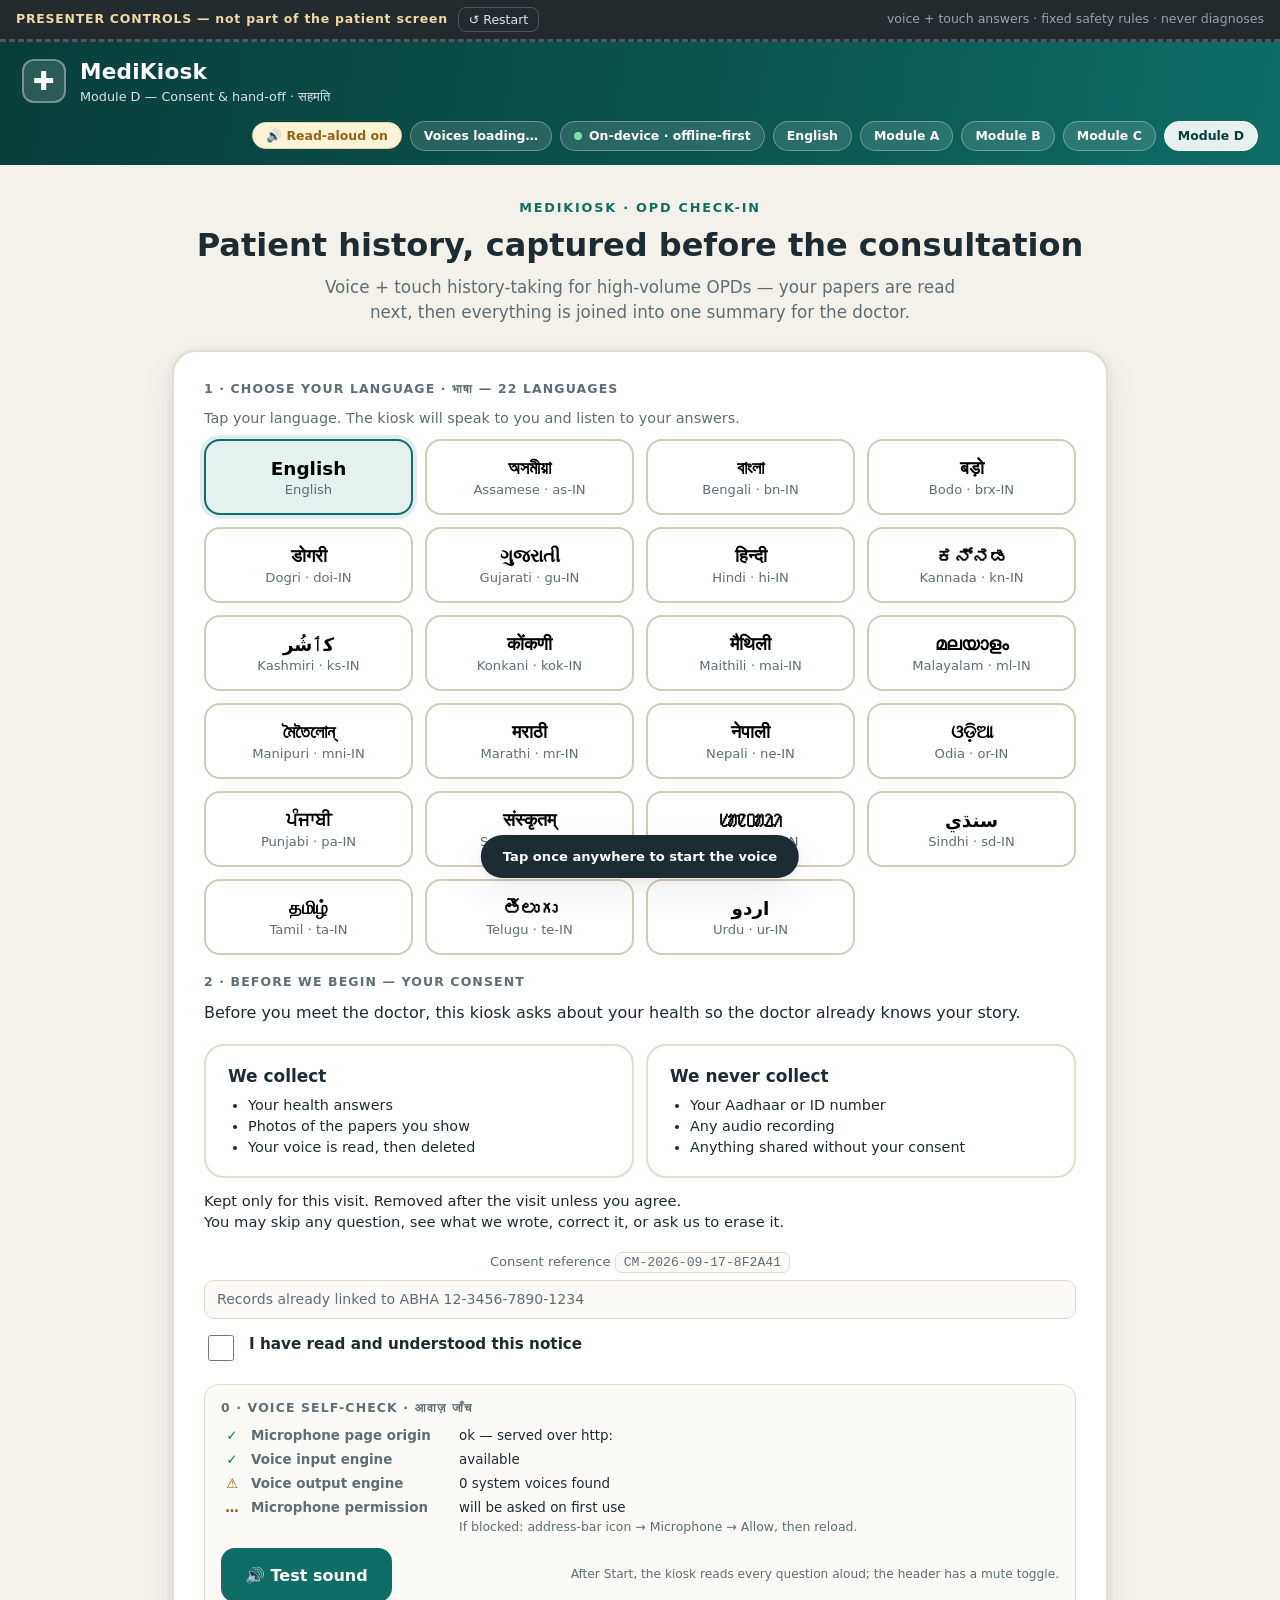
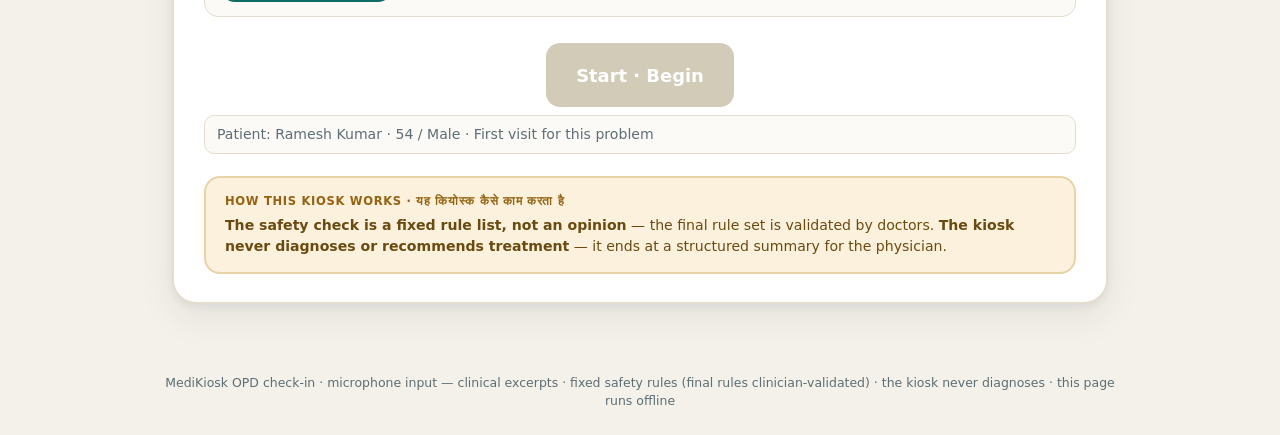
==== commit 40a9d989: "Notion" ====
--- a/prototype/medikiosk-prototype.html
+++ b/prototype/medikiosk-prototype.html
@@ -6,397 +6,664 @@
 <meta name="color-scheme" content="light" />
 <meta name="description" content="MediKiosk — patient self check-in for OPD: voice and touch history, paper digitisation, and a physician-ready summary." />
 <title>MediKiosk — OPD self check-in</title>
+<link rel="icon" href="data:image/svg+xml,%3Csvg xmlns='http://www.w3.org/2000/svg' viewBox='0 0 64 64'%3E%3Crect width='64' height='64' rx='14' fill='%230E6E66'/%3E%3Cpath d='M32 14v36M14 32h36' stroke='white' stroke-width='9' stroke-linecap='round'/%3E%3C/svg%3E" />
 <style>
-/* MediKiosk prototype — accessible, elderly-first visual system.
-   Design rules: large type (>=22px body), high contrast (WCAG AA+), touch
-   targets >=72px, generous spacing, no subtle low-contrast decoration,
-   no motion that can disorient. */
-
-:root {
-  --bg: #faf6ee;
-  --surface: #ffffff;
-  --surface-2: #f4efe4;
-  --ink: #0f1e2a;
-  --muted: #45586b;
-  --line: #d9d0c0;
-  --accent: #0a6b60;
-  --accent-ink: #ffffff;
-  --accent-soft: #dff1ee;
-  --danger: #a31912;
-  --danger-soft: #fdeceb;
-  --warn: #8a5200;
-  --warn-soft: #fff3dd;
-  --ok: #14603a;
-  --ok-soft: #e3f3ea;
-  --info: #2a3c8f;
-  --info-soft: #eaeefe;
-  --radius: 20px;
-  --radius-sm: 14px;
-  --shadow: 0 2px 4px rgba(15, 30, 42, .06), 0 14px 34px rgba(15, 30, 42, .10);
-  --font: "Segoe UI", "Noto Sans", "Noto Sans Devanagari", "Nirmala UI", system-ui, -apple-system, Arial, sans-serif;
-}
-
-* { box-sizing: border-box; }
-
-html, body {
-  margin: 0;
-  min-height: 100%;
-  font-family: var(--font);
-  color: var(--ink);
-  background: var(--bg);
-  -webkit-font-smoothing: antialiased;
-  text-rendering: optimizeLegibility;
-}
-
-body { font-size: 24px; line-height: 1.5; }
-body.physician { font-size: 18px; }
-
-h1, h2, h3, h4 { margin: 0 0 .4em; line-height: 1.18; font-weight: 800; }
-h1 { font-size: 2.05em; }
-h2 { font-size: 1.55em; }
-h3 { font-size: 1.15em; }
-
-button { font: inherit; cursor: pointer; }
-a { color: var(--accent); }
-
-:focus-visible { outline: 4px solid #0a6b60; outline-offset: 3px; border-radius: 6px; }
-
-.skip { position: absolute; left: -9999px; }
-.skip:focus { left: 16px; top: 16px; background: var(--ink); color: #fff; padding: 14px 20px; z-index: 200; }
-
-/* ------------------------------------------------------------------ chrome */
-
-.app-header {
-  position: sticky; top: 0; z-index: 40;
-  display: flex; align-items: center; justify-content: space-between;
-  gap: 18px; padding: 16px 30px;
-  background: var(--surface); border-bottom: 3px solid var(--line);
-}
-.brand { display: flex; flex-direction: column; }
-.brand strong { font-size: 1.5em; letter-spacing: .2px; }
-.brand span { font-size: .78em; color: var(--muted); }
-
-.header-tools { display: flex; align-items: center; gap: 12px; flex-wrap: wrap; }
-
-.chip {
-  display: inline-flex; align-items: center; gap: 10px;
-  border: 2px solid var(--line); background: var(--surface-2); color: var(--ink);
-  border-radius: 999px; padding: 10px 18px; font-size: .72em; font-weight: 700;
-}
-.chip.ok { background: var(--ok-soft); border-color: #a9d8c1; color: var(--ok); }
-.chip.warn { background: var(--warn-soft); border-color: #eccb8f; color: var(--warn); }
-.chip.red { background: var(--danger-soft); border-color: #eda9a4; color: var(--danger); }
-.chip.info { background: var(--info-soft); border-color: #b9c3f2; color: var(--info); }
-
-.sound-btn {
-  border: 2px solid var(--line); background: var(--surface);
-  border-radius: 999px; padding: 12px 20px; font-size: .78em; font-weight: 700;
-  display: inline-flex; align-items: center; gap: 10px;
-}
-.sound-btn[aria-pressed="true"] { background: var(--accent); border-color: var(--accent); color: #fff; }
-
-.progress-wrap { display: flex; align-items: center; gap: 16px; padding: 14px 30px 4px; }
-.progress-track { flex: 1; height: 14px; background: var(--line); border-radius: 999px; overflow: hidden; }
-.progress-fill { height: 100%; background: var(--accent); border-radius: 999px; transition: width .35s ease; }
-.progress-label { font-size: .74em; color: var(--muted); font-weight: 700; min-width: 150px; }
-
-.screen {
-  max-width: 1180px; margin: 0 auto; padding: 26px 30px 170px;
-  display: flex; flex-direction: column; gap: 22px;
-}
-
-.card {
-  background: var(--surface); border: 2px solid var(--line);
-  border-radius: var(--radius); box-shadow: var(--shadow); padding: 28px 30px;
-}
-
-.tag {
-  display: inline-block; font-size: .66em; font-weight: 800; letter-spacing: 1.6px;
-  text-transform: uppercase; color: var(--accent); margin-bottom: 8px;
-}
-.ask { font-size: 1.5em; font-weight: 800; line-height: 1.3; margin: 4px 0 20px; }
-
-.muted { color: var(--muted); }
-.small { font-size: .78em; }
-.tiny { font-size: .66em; }
-.mono { font-family: "Cascadia Mono", "Consolas", ui-monospace, monospace; }
-.center { text-align: center; }
-.hidden { display: none !important; }
-
-.banner { padding: 18px 22px; border-radius: var(--radius-sm); font-weight: 600; border: 2px solid transparent; }
-.banner.info { background: var(--info-soft); color: var(--info); border-color: #c4cdf4; }
-.banner.warn { background: var(--warn-soft); color: var(--warn); border-color: #efd4a3; }
-.banner.err { background: var(--danger-soft); color: var(--danger); border-color: #eeb0ab; }
-.banner.ok { background: var(--ok-soft); color: var(--ok); border-color: #b0d9c3; }
-
-/* ----------------------------------------------------------------- buttons */
-
-.btn {
-  display: inline-flex; align-items: center; justify-content: center; gap: 12px;
-  min-height: 72px; padding: 18px 28px;
-  border: 2px solid var(--line); border-radius: var(--radius-sm);
-  background: var(--surface); color: var(--ink); font-weight: 700; font-size: 1em;
-  transition: border-color .12s ease, background .12s ease, transform .06s ease;
-}
-.btn:hover { border-color: var(--accent); }
-.btn:active { transform: translateY(1px); }
-.btn[disabled] { opacity: .45; cursor: not-allowed; }
-.btn-primary { background: var(--accent); border-color: var(--accent); color: #fff; }
-.btn-primary:hover { background: #08574e; }
-.btn-danger { background: var(--danger); border-color: var(--danger); color: #fff; }
-.btn-ghost { background: transparent; }
-.btn-lg { font-size: 1.2em; min-height: 92px; padding: 22px 40px; border-radius: 18px; }
-.btn-sm { min-height: 52px; padding: 10px 18px; font-size: .78em; }
-
-/* --------------------------------------------------------------- language */
-
-.lang-grid {
-  display: grid; grid-template-columns: repeat(auto-fill, minmax(230px, 1fr)); gap: 14px;
-}
-.lang-btn {
-  text-align: left; justify-content: flex-start; flex-direction: column; gap: 2px;
-  min-height: 84px; padding: 14px 18px;
-}
-.lang-btn .native { font-size: 1.3em; font-weight: 800; line-height: 1.2; }
-.lang-btn .eng { font-size: .72em; color: var(--muted); font-weight: 600; }
-.lang-btn[aria-pressed="true"] {
-  border-color: var(--accent); background: var(--accent-soft);
-  box-shadow: inset 0 0 0 3px var(--accent);
-}
-
-/* ---------------------------------------------------------------- choices */
-
-.choices { display: grid; grid-template-columns: repeat(auto-fit, minmax(300px, 1fr)); gap: 14px; }
-.choices.two { grid-template-columns: repeat(auto-fit, minmax(360px, 1fr)); }
-.choice {
-  text-align: left; justify-content: flex-start; font-size: 1.05em; line-height: 1.35;
-  min-height: 84px; padding: 20px 22px;
-}
-.choice[aria-pressed="true"] {
-  border-color: var(--accent); background: var(--accent-soft);
-  box-shadow: inset 0 0 0 3px var(--accent);
-}
-.choice .sub { display: block; font-size: .74em; color: var(--muted); font-weight: 600; }
-
-.textarea, .textinput {
-  width: 100%; font: inherit; padding: 18px 20px; border: 2px solid var(--line);
-  border-radius: var(--radius-sm); background: var(--surface); color: var(--ink);
-}
-.textarea { min-height: 150px; resize: vertical; }
-.textinput { min-height: 72px; }
-
-.scale { display: grid; grid-template-columns: repeat(11, 1fr); gap: 8px; }
-.scale .btn { min-height: 78px; padding: 6px; font-size: 1.15em; border-radius: 12px; }
-.scale .btn[aria-pressed="true"] { background: var(--accent); border-color: var(--accent); color: #fff; }
-.scale-hint { display: flex; justify-content: space-between; font-size: .72em; color: var(--muted); font-weight: 700; }
-
-/* -------------------------------------------------------------- body map */
-
-.bm-wrap { display: flex; gap: 30px; align-items: flex-start; flex-wrap: wrap; }
-.bm-figure-col { display: flex; flex-direction: column; gap: 12px; }
-.bm-toggle { display: flex; gap: 10px; }
-.bm-toggle button {
-  border: 2px solid var(--line); background: var(--surface); border-radius: 999px;
-  padding: 12px 22px; font-weight: 800; min-height: 58px;
-}
-.bm-toggle button.sel { background: var(--accent); border-color: var(--accent); color: #fff; }
-.bm-stage {
-  position: relative; width: 340px; border-radius: var(--radius);
-  background: linear-gradient(180deg, #eef6f4 0%, #e3ece9 100%);
-  border: 2px solid var(--line); padding: 10px;
-}
-.bm-stage svg { display: block; width: 100%; height: auto; }
-.bm-hot { cursor: pointer; }
-.bm-hot .hit { fill: rgba(10, 107, 96, 0); stroke: rgba(10, 107, 96, 0); stroke-width: 2; transition: all .12s ease; }
-.bm-hot:hover .hit, .bm-hot:focus .hit { fill: rgba(10, 107, 96, .20); stroke: rgba(10, 107, 96, .9); }
-.bm-hot.sel .hit { fill: rgba(10, 107, 96, .34); stroke: #0a6b60; stroke-width: 3; }
-.bm-hot .lbl {
-  font-size: 15px; font-weight: 800; fill: #0a6b60; opacity: 0;
-  paint-order: stroke; stroke: #fff; stroke-width: 3px;
-}
-.bm-hot:hover .lbl, .bm-hot:focus .lbl, .bm-hot.sel .lbl { opacity: 1; }
-.bm-legend { display: flex; flex-wrap: wrap; gap: 10px; max-width: 560px; }
-.bm-btn {
-  border: 2px solid var(--line); background: var(--surface); border-radius: 14px;
-  padding: 14px 18px; text-align: left; min-height: 70px; min-width: 170px;
-  display: flex; flex-direction: column; gap: 2px;
-}
-.bm-btn .en { font-weight: 800; font-size: .84em; }
-.bm-btn .hi { color: var(--muted); font-size: .7em; font-weight: 600; }
-.bm-btn.sel { border-color: var(--accent); background: var(--accent-soft); box-shadow: inset 0 0 0 3px var(--accent); }
-
-/* --------------------------------------------------------------- listening */
-
-.voice-strip {
-  display: flex; align-items: center; gap: 18px; flex-wrap: wrap;
-  border: 2px solid var(--line); background: var(--surface-2);
-  border-radius: var(--radius-sm); padding: 14px 20px; margin-bottom: 18px;
-}
-.voice-dot {
-  width: 22px; height: 22px; border-radius: 50%; background: #b9c2c9; flex: none;
-}
-.voice-strip.live .voice-dot { background: var(--danger); animation: pulse 1.1s ease-in-out infinite; }
-.voice-strip.speak .voice-dot { background: var(--accent); }
-@keyframes pulse { 0%,100% { transform: scale(1); opacity: 1; } 50% { transform: scale(1.5); opacity: .45; } }
-.voice-text { font-weight: 800; font-size: .92em; }
-.voice-sub { font-size: .72em; color: var(--muted); font-weight: 600; }
-.wave { display: flex; align-items: flex-end; gap: 4px; height: 34px; }
-.wave i { display: block; width: 6px; background: var(--accent); border-radius: 3px; height: 8px; }
-.voice-strip.live .wave i { animation: bar .9s ease-in-out infinite; }
-.wave i:nth-child(2) { animation-delay: .12s; }
-.wave i:nth-child(3) { animation-delay: .24s; }
-.wave i:nth-child(4) { animation-delay: .36s; }
-.wave i:nth-child(5) { animation-delay: .48s; }
-@keyframes bar { 0%,100% { height: 8px; } 50% { height: 32px; } }
-
-.transcript {
-  margin-top: 16px; padding: 18px 20px; border-radius: var(--radius-sm);
-  background: var(--surface-2); border: 2px dashed var(--line); min-height: 76px;
-  font-size: 1.05em; font-weight: 600;
-}
-.transcript .cursor { color: var(--accent); font-weight: 900; }
-
-/* ---------------------------------------------------------------- safety */
-
-.redflag {
-  border: 4px solid var(--danger); background: var(--danger-soft); color: var(--danger);
-  border-radius: var(--radius); padding: 24px 26px; font-weight: 800; font-size: 1.08em;
-}
-.redflag ul { margin: 12px 0 0; padding-left: 26px; }
-.rules { display: grid; gap: 10px; margin-top: 16px; }
-.rule {
-  display: flex; align-items: center; gap: 14px; padding: 12px 16px;
-  border: 2px solid var(--line); border-radius: 12px; background: var(--surface); font-size: .82em;
-}
-.rule .mark { font-weight: 900; min-width: 34px; text-align: center; }
-.rule.fire { border-color: #eda9a4; background: var(--danger-soft); color: var(--danger); }
-.rule.pass { border-color: #b0d9c3; background: var(--ok-soft); color: var(--ok); }
-.rule .why { margin-left: auto; font-size: .82em; color: var(--muted); }
-.rule.fire .why { color: var(--danger); }
-
-/* -------------------------------------------------------------- documents */
-
-.papers { display: grid; grid-template-columns: repeat(auto-fit, minmax(300px, 1fr)); gap: 18px; }
-.paper {
-  border: 2px solid var(--line); border-radius: var(--radius-sm); overflow: hidden;
-  background: #fffdf7; box-shadow: var(--shadow);
-}
-.paper-head { display: flex; align-items: center; justify-content: space-between; gap: 10px; padding: 12px 16px; background: var(--surface-2); border-bottom: 2px solid var(--line); }
-.paper-head strong { font-size: .84em; }
-.paper-body { padding: 16px; font-size: .74em; line-height: 1.5; font-family: "Courier New", ui-monospace, monospace; white-space: pre-wrap; }
-.paper-body .rx { font-family: "Brush Script MT", "Segoe Script", cursive; font-size: 1.2em; }
-.paper-rx { background: #fffdf5; }
-.scanline { position: relative; }
-.scanline .sweep {
-  position: absolute; left: 0; right: 0; height: 4px; background: linear-gradient(90deg, transparent, var(--accent), transparent);
-  box-shadow: 0 0 18px 4px rgba(10,107,96,.55); animation: sweep 2.1s linear infinite;
-}
-@keyframes sweep { 0% { top: 0; } 100% { top: 100%; } }
-
-.extract-grid { display: grid; grid-template-columns: 1fr 1fr; gap: 18px; margin-top: 8px; }
-@media (max-width: 1000px) { .extract-grid { grid-template-columns: 1fr; } }
-.line {
-  display: flex; align-items: baseline; justify-content: space-between; gap: 12px;
-  padding: 12px 0; border-bottom: 2px dotted var(--line);
-}
-.line:last-child { border-bottom: 0; }
-.line .v { font-weight: 800; }
-.line .sub { font-size: .74em; color: var(--muted); }
-.prov { font-size: .62em; color: var(--muted); font-family: ui-monospace, monospace; white-space: nowrap; }
-.flag { font-size: .68em; font-weight: 800; padding: 3px 10px; border-radius: 999px; }
-.flag.clear { background: var(--ok-soft); color: var(--ok); }
-.flag.verify { background: var(--warn-soft); color: var(--warn); }
-.flag.high { background: var(--info-soft); color: var(--info); }
-.flag.low { background: var(--danger-soft); color: var(--danger); }
-
-/* -------------------------------------------------------------- readback */
-
-.rb-line { display: flex; align-items: flex-start; justify-content: space-between; gap: 20px; padding: 18px 0; border-bottom: 2px solid var(--line); }
-.rb-line:last-child { border-bottom: 0; }
-.rb-line .txt { font-size: 1.08em; line-height: 1.45; font-weight: 600; }
-.rb-line .txt .hi { display: block; font-size: .82em; color: var(--muted); font-weight: 600; }
-.rb-actions { display: flex; gap: 10px; flex: none; }
-
-/* --------------------------------------------------------------- handoff */
-
-.code { font-size: 3em; font-weight: 900; letter-spacing: 4px; }
-.kv { display: grid; grid-template-columns: auto 1fr; gap: 8px 18px; font-size: .84em; }
-.kv dt { color: var(--muted); font-weight: 700; }
-.kv dd { margin: 0; font-weight: 700; }
-
-/* ------------------------------------------------------------- physician */
-
-.phys-shell { display: grid; grid-template-columns: 360px 1fr; min-height: 100vh; }
-.phys-aside { background: var(--surface); border-right: 3px solid var(--line); padding: 20px; overflow-y: auto; max-height: 100vh; }
-.phys-main { padding: 26px 30px; overflow-y: auto; }
-.worklist { display: flex; flex-direction: column; gap: 12px; }
-.worklist .item { text-align: left; border: 2px solid var(--line); background: var(--surface); border-radius: var(--radius-sm); padding: 16px; font-size: .82em; }
-.worklist .item[aria-current="true"] { border-color: var(--accent); box-shadow: inset 0 0 0 3px var(--accent); }
-.alert { border-left: 8px solid var(--line); padding: 14px 18px; border-radius: 10px; margin-bottom: 12px; background: var(--surface-2); font-size: .86em; }
-.alert.red-flag { border-color: var(--danger); background: var(--danger-soft); color: var(--danger); }
-.alert.verify { border-color: var(--warn); background: var(--warn-soft); color: var(--warn); }
-.alert.abnormal { border-color: var(--info); background: var(--info-soft); color: var(--info); }
-.soap h4 { font-size: .78em; text-transform: uppercase; letter-spacing: 1.4px; color: var(--muted); margin-bottom: 8px; }
-.soap-block { margin-bottom: 20px; }
-.soap-block.ap { border: 3px dashed var(--line); border-radius: var(--radius-sm); padding: 16px; background: var(--surface-2); }
-table.data { width: 100%; border-collapse: collapse; font-size: .84em; }
-table.data th, table.data td { text-align: left; padding: 10px 12px; border-bottom: 2px solid var(--line); vertical-align: top; }
-table.data th { font-size: .78em; text-transform: uppercase; letter-spacing: .8px; color: var(--muted); }
-.fhir { font-family: ui-monospace, monospace; font-size: .72em; background: #0f1e2a; color: #d7e6ef; padding: 18px; border-radius: 12px; overflow-x: auto; white-space: pre-wrap; }
-
-/* ----------------------------------------------------------------- splash */
-
-.splash {
-  position: fixed; inset: 0; z-index: 300; display: flex; align-items: center; justify-content: center;
-  background: rgba(15, 30, 42, .82); backdrop-filter: blur(6px); padding: 30px;
-}
-.splash .panel {
-  background: var(--surface); border-radius: 26px; padding: 40px; max-width: 720px; text-align: center;
-  box-shadow: var(--shadow);
-}
-.splash .pulse { width: 90px; height: 90px; border-radius: 50%; margin: 0 auto 22px; background: var(--accent-soft); display: grid; place-items: center; font-size: 2.4em; }
-
-.sound-hint {
-  position: fixed; left: 50%; transform: translateX(-50%); bottom: 112px; z-index: 90;
-  background: var(--ink); color: #fff; padding: 16px 26px; border-radius: 999px;
-  font-weight: 800; font-size: .8em; box-shadow: var(--shadow); text-align: center;
-}
-
-/* ------------------------------------------------------------------ toast */
-
-.toast {
-  position: fixed; right: 26px; bottom: 26px; z-index: 100; max-width: 460px;
-  background: var(--ink); color: #fff; padding: 18px 22px; border-radius: 14px;
-  box-shadow: var(--shadow); font-weight: 700; font-size: .82em;
-}
-.toast.err { background: var(--danger); }
-
-/* ----------------------------------------------------------------- footer */
-
-.footer-bar {
-  position: fixed; left: 0; right: 0; bottom: 0; z-index: 50;
-  display: flex; align-items: center; justify-content: space-between; gap: 18px;
-  padding: 18px 30px; background: rgba(255,255,255,.97);
-  border-top: 3px solid var(--line); backdrop-filter: blur(6px);
-}
-.footer-bar .grow { flex: 1; text-align: center; }
-
-@media (max-width: 900px) {
-  body { font-size: 20px; }
-  .screen { padding: 20px 18px 200px; }
-  .scale { grid-template-columns: repeat(6, 1fr); }
-  .phys-shell { grid-template-columns: 1fr; }
-}
+
+:root{
+  --bg:#F4F1EA;
+  --surface:#FFFFFF;
+  --surface2:#FBFAF6;
+  --ink:#1D2B32;
+  --muted:#5D6E74;
+  --line:#E3DDCE;
+  --line2:#D2CBB8;
+  --teal:#0E6E66;
+  --teal-d:#0A544E;
+  --teal-dd:#083F3B;
+  --teal-bg:#E4F1EF;
+  --teal-line:#AFD9D3;
+  --red:#B42318;
+  --red-d:#8E1B12;
+  --red-bg:#FDECE7;
+  --red-line:#EFB4A6;
+  --amber:#96620F;
+  --amber-bg:#FBF1DC;
+  --amber-line:#E8D3A6;
+  --ok:#1B7A43;
+  --ok-bg:#E5F4EA;
+  --radius:18px;
+  --shadow:0 2px 10px rgba(29,43,50,.07), 0 14px 36px rgba(29,43,50,.07);
+}
+*{box-sizing:border-box}
+html,body{margin:0;padding:0}
+body{
+  background:var(--bg);
+  color:var(--ink);
+  font-family:"Segoe UI","Nirmala UI","Noto Sans Devanagari",system-ui,-apple-system,sans-serif;
+  line-height:1.45;
+  -webkit-font-smoothing:antialiased;
+}
+button{font-family:inherit}
+h1,h2,h3,h4,p{margin:0}
+#root{min-height:100vh;display:flex;flex-direction:column}
+
+
+.controlbar{
+  background:#232B2F;color:#C9D2D6;
+  border-bottom:3px dashed #4A585F;
+  font-size:12.5px;
+  padding:7px 16px;
+  display:flex;align-items:center;gap:10px;flex-wrap:wrap;
+  position:sticky;top:0;z-index:60;
+}
+.controlbar .cbTitle{font-weight:700;letter-spacing:.06em;color:#EDD9A3;white-space:nowrap}
+.controlbar .cbBtn{
+  background:transparent;color:#DCE4E8;
+  border:1.5px solid #4A585F;border-radius:8px;
+  padding:4px 10px;font-size:12.5px;cursor:pointer;
+}
+.controlbar .cbBtn:hover{background:#34404A}
+.controlbar .cbSpacer{flex:1}
+.controlbar .cbNote{color:#93A3AB}
+.controlbar .cbTimer{font-variant-numeric:tabular-nums;color:#EDD9A3;font-weight:600}
+
+
+.hdr{
+  background:linear-gradient(100deg,var(--teal-dd),var(--teal-d) 55%,var(--teal));
+  color:#fff;
+  padding:14px 22px;
+}
+.hdrInner{max-width:1240px;margin:0 auto;display:flex;align-items:center;gap:14px;flex-wrap:wrap}
+.brandMark{
+  width:44px;height:44px;border-radius:12px;background:rgba(255,255,255,.14);
+  border:2px solid rgba(255,255,255,.35);
+  display:flex;align-items:center;justify-content:center;
+  font-size:26px;font-weight:300;color:#fff;flex:none;
+}
+.brandTxt h1{font-size:1.35rem;font-weight:700;letter-spacing:.01em}
+.brandTxt .sub{font-size:.8rem;opacity:.85;margin-top:1px}
+.hdrChips{margin-left:auto;display:flex;gap:8px;flex-wrap:wrap;align-items:center}
+.hdrChip{
+  background:rgba(255,255,255,.13);border:1.5px solid rgba(255,255,255,.3);
+  color:#fff;border-radius:999px;padding:5px 13px;font-size:.78rem;font-weight:600;
+  display:inline-flex;align-items:center;gap:7px;white-space:nowrap;
+}
+.hdrChip .dot{width:8px;height:8px;border-radius:50%;background:#7BE3B0;display:inline-block}
+.hdrChip.noteChip{background:rgba(255,255,255,.9);color:var(--teal-dd);border-color:#fff}
+button.hdrChip{cursor:pointer;font-family:inherit}
+button.hdrChip:hover{background:rgba(255,255,255,.28)}
+button.hdrChip.soundChip{background:rgba(255,255,255,.9);color:var(--teal-dd);border-color:#fff}
+button.hdrChip.soundChip.on{background:#FFF3D6;border-color:#E8D3A6;color:var(--amber)}
+
+
+.urgentStrip{
+  background:var(--red);color:#fff;
+  padding:9px 22px;font-weight:600;font-size:.92rem;
+  display:flex;align-items:center;gap:12px;flex-wrap:wrap;
+}
+.urgentStrip .usBadge{background:#fff;color:var(--red);border-radius:8px;padding:2px 10px;font-weight:800;font-size:.8rem;letter-spacing:.04em}
+.urgentStrip .usRight{margin-left:auto;font-weight:500;opacity:.95;font-size:.82rem}
+
+
+.stage{
+  max-width:1240px;margin:0 auto;width:100%;
+  display:grid;grid-template-columns:280px minmax(0,1fr);gap:22px;
+  padding:22px 22px 70px;align-items:start;flex:1;
+}
+
+
+.rail{position:sticky;top:96px;display:flex;flex-direction:column;gap:8px}
+.railTitle{font-size:.75rem;font-weight:700;letter-spacing:.1em;color:var(--muted);text-transform:uppercase;margin:2px 4px 4px}
+.railItem{
+  display:flex;align-items:center;gap:11px;
+  background:var(--surface);border:2px solid var(--line);
+  border-radius:14px;padding:10px 13px;
+  font-size:.9rem;color:var(--muted);
+}
+.railItem .rDot{
+  width:26px;height:26px;border-radius:50%;flex:none;
+  background:var(--bg);border:2px solid var(--line2);
+  display:flex;align-items:center;justify-content:center;
+  font-size:.8rem;font-weight:700;color:var(--muted);
+}
+.railItem.done{color:var(--teal-d);border-color:var(--teal-line);background:var(--teal-bg)}
+.railItem.done .rDot{background:var(--teal);border-color:var(--teal);color:#fff}
+.railItem.current{color:var(--ink);border-color:var(--teal);box-shadow:0 0 0 4px rgba(14,110,102,.12);font-weight:600}
+.railItem.current .rDot{border-color:var(--teal);color:var(--teal)}
+.railItem.flagged{border-color:var(--red-line);background:var(--red-bg);color:var(--red-d)}
+.railItem.flagged .rDot{background:var(--red);border-color:var(--red);color:#fff}
+.railItem .rLab{line-height:1.25}
+.railItem .rLab .rLabHi{display:block;font-size:.76rem;color:inherit;opacity:.75}
+.railSub{font-size:.74rem;color:var(--muted);margin:-3px 4px 4px;padding-left:2px}
+
+
+.logCol{display:flex;flex-direction:column;gap:16px;min-width:0}
+.log{
+  background:var(--surface2);border:1.5px solid var(--line);border-radius:var(--radius);
+  padding:14px 16px;max-height:32vh;overflow-y:auto;
+  display:flex;flex-direction:column;gap:10px;
+  scroll-behavior:smooth;
+}
+.logEmpty{color:var(--muted);font-size:.9rem;text-align:center;padding:8px 0}
+.msg{max-width:88%;font-size:.92rem}
+.msg .mWho{font-size:.68rem;font-weight:700;letter-spacing:.07em;text-transform:uppercase;margin-bottom:3px;opacity:.7}
+.msg.kiosk{align-self:flex-start}
+.msg.kiosk .mBody{background:#fff;border:1.5px solid var(--line);border-left:4px solid var(--teal);border-radius:4px 14px 14px 14px;padding:9px 13px}
+.msg.patient{align-self:flex-end;text-align:right}
+.msg.patient .mBody{background:var(--teal-bg);border:1.5px solid var(--teal-line);border-radius:14px 4px 14px 14px;padding:9px 13px;display:inline-block;text-align:left}
+.msg.patient .mMeta{font-size:.72rem;color:var(--muted);margin-top:3px}
+.msg.sys{align-self:center;max-width:100%}
+.msg.sys .mBody{
+  background:var(--amber-bg);border:1.5px solid var(--amber-line);border-radius:999px;
+  padding:6px 15px;font-size:.82rem;color:var(--amber);font-weight:600;text-align:center;
+}
+.msg.sys.sysRed .mBody{background:var(--red-bg);border-color:var(--red-line);color:var(--red-d)}
+.msg.sys.sysOk .mBody{background:var(--ok-bg);border-color:#BCE3C9;color:var(--ok)}
+
+
+.card{
+  background:var(--surface);border:2px solid var(--line);
+  border-radius:22px;box-shadow:var(--shadow);
+  padding:26px 28px 24px;
+}
+.stepTag{
+  display:inline-flex;align-items:center;gap:8px;
+  font-size:.74rem;font-weight:800;letter-spacing:.09em;text-transform:uppercase;
+  color:var(--teal);background:var(--teal-bg);
+  border:1.5px solid var(--teal-line);border-radius:999px;
+  padding:4px 13px;margin-bottom:14px;
+}
+.prompt{font-size:1.5rem;font-weight:600;line-height:1.32}
+.promptSub{font-size:1.04rem;color:var(--muted);margin-top:6px;line-height:1.4}
+.speakBtn{
+  margin-left:10px;background:transparent;border:1.5px solid var(--teal-line);
+  color:var(--teal);border-radius:999px;font-size:.72rem;font-weight:700;
+  padding:4px 12px;cursor:pointer;vertical-align:middle;
+}
+.speakBtn:hover{background:var(--teal-bg)}
+.speakWrap{display:inline-block;vertical-align:middle;margin-left:10px}
+.speakNote{display:block;font-size:.7rem;color:var(--muted);margin-top:4px;max-width:360px;line-height:1.35}
+.voiceTag{
+  display:inline-flex;align-items:center;gap:6px;
+  font-size:.72rem;color:var(--teal-d);background:var(--teal-bg);
+  border:1.5px dashed var(--teal-line);border-radius:8px;padding:3px 10px;margin-top:12px;
+}
+.voiceTag b{font-weight:700}
+
+.chipGrid{display:grid;grid-template-columns:repeat(auto-fill,minmax(215px,1fr));gap:12px;margin-top:20px}
+.chip{
+  background:#fff;border:2px solid var(--line2);
+  border-radius:15px;padding:13px 15px;cursor:pointer;text-align:left;
+  display:flex;flex-direction:column;gap:3px;position:relative;min-height:64px;justify-content:center;
+  transition:border-color .12s, background .12s, transform .05s;
+}
+.chip:hover{border-color:var(--teal);background:var(--surface2)}
+.chip:active{transform:scale(.985)}
+.chip .cEn{font-size:1rem;font-weight:600;line-height:1.25}
+.chip .cHi{font-size:.85rem;color:var(--muted);line-height:1.3}
+.chip.suggested::after{
+  content:"Suggested answer";
+  position:absolute;top:-10px;right:10px;
+  background:var(--teal);color:#fff;font-size:.64rem;font-weight:800;letter-spacing:.06em;
+  border-radius:999px;padding:2px 9px;text-transform:uppercase;
+}
+.chip.selected{background:var(--teal-bg);border-color:var(--teal)}
+.chip.selExcl{opacity:.55}
+.yesNoRow{display:flex;gap:12px;margin-top:20px;flex-wrap:wrap}
+.yesNoRow .chip{min-width:150px;flex:1;text-align:center;align-items:center}
+
+.scaleGrid{display:grid;grid-template-columns:repeat(11,1fr);gap:8px;margin-top:20px}
+.scaleBtn{
+  border:2px solid var(--line2);background:#fff;border-radius:12px;
+  font-size:1.15rem;font-weight:700;padding:14px 0;cursor:pointer;color:var(--ink);
+}
+.scaleBtn:hover{border-color:var(--teal)}
+.scaleBtn.sel{background:var(--teal);border-color:var(--teal);color:#fff}
+.scaleHint{display:flex;justify-content:space-between;font-size:.82rem;color:var(--muted);margin-top:8px}
+.scaleGo{margin-top:16px}
+
+.orDiv{display:flex;align-items:center;gap:12px;margin:18px 0 10px;color:var(--muted);font-size:.8rem;font-weight:600;letter-spacing:.05em}
+.orDiv::before,.orDiv::after{content:"";flex:1;border-top:2px dashed var(--line2)}
+
+.inputRow{display:flex;gap:10px;align-items:stretch}
+.inputRow textarea{
+  flex:1;font-family:inherit;font-size:1.02rem;color:var(--ink);
+  border:2px solid var(--line2);border-radius:14px;padding:12px 14px;resize:vertical;min-height:58px;
+  background:var(--surface2);
+}
+.inputRow textarea:focus{outline:3px solid rgba(14,110,102,.25);border-color:var(--teal)}
+.voiceStatus{margin-top:7px;color:var(--muted);font-size:.82rem;line-height:1.35}
+.voiceBtn{background:var(--teal-d)}
+.btn{
+  background:var(--teal);color:#fff;border:none;border-radius:14px;
+  font-size:1rem;font-weight:700;padding:12px 24px;cursor:pointer;min-height:54px;
+}
+.btn:hover{background:var(--teal-d)}
+.btn:disabled{background:var(--line2);cursor:not-allowed}
+.btn.ghost{
+  background:transparent;color:var(--teal-d);border:2px solid var(--teal-line);
+}
+.btn.ghost:hover{background:var(--teal-bg)}
+.btn.big{font-size:1.12rem;padding:16px 30px;min-height:64px}
+.btn.danger{background:var(--red)}
+.btn.danger:hover{background:var(--red-d)}
+.btnRow{display:flex;gap:12px;margin-top:18px;flex-wrap:wrap}
+.skipLink{
+  background:none;border:none;color:var(--muted);font-size:.85rem;text-decoration:underline;
+  cursor:pointer;margin-top:16px;padding:4px 2px;
+}
+.skipLink:hover{color:var(--ink)}
+.exampleBtn{
+  background:var(--surface2);border:1.5px dashed var(--teal-line);color:var(--teal-d);
+  border-radius:12px;padding:10px 14px;font-size:.9rem;cursor:pointer;text-align:left;
+}
+.exampleBtn:hover{background:var(--teal-bg)}
+.exampleBtn .xTag{font-size:.66rem;font-weight:800;letter-spacing:.07em;text-transform:uppercase;color:var(--teal);display:block;margin-bottom:3px}
+
+.detailRow{margin-top:14px}
+.detailRow label{font-size:.82rem;color:var(--muted);display:block;margin-bottom:6px}
+.detailRow textarea{width:100%;font-family:inherit;font-size:.95rem;border:2px solid var(--line2);border-radius:12px;padding:10px 12px;min-height:46px;background:var(--surface2)}
+
+
+.ccBox{
+  background:var(--teal-bg);border:2px solid var(--teal-line);border-radius:16px;
+  padding:16px 18px;margin-top:18px;
+}
+.ccBox .ccLbl{font-size:.75rem;font-weight:800;letter-spacing:.08em;text-transform:uppercase;color:var(--teal)}
+.ccBox .ccVal{font-size:1.4rem;font-weight:700;margin-top:4px}
+.ccBox .ccHi{color:var(--teal-d);opacity:.85}
+
+
+.safetyNote{
+  margin-top:14px;font-size:.8rem;color:var(--muted);
+  background:var(--surface2);border:1.5px dashed var(--line2);border-radius:10px;padding:9px 12px;
+}
+.overlay{
+  position:fixed;inset:0;z-index:90;overflow:auto;
+  background:rgba(96,16,9,.45);
+  padding:4vh 16px 8vh;
+  display:flex;justify-content:center;align-items:flex-start;
+}
+.alertCard{
+  width:100%;max-width:900px;background:#fff;border-radius:24px;overflow:hidden;
+  border:3px solid var(--red);box-shadow:0 30px 80px rgba(90,10,5,.4);
+}
+.alertHead{background:var(--red);color:#fff;padding:26px 30px}
+.alertHead .ahTag{font-size:.75rem;font-weight:800;letter-spacing:.12em;text-transform:uppercase;opacity:.9}
+.alertHead h2{font-size:1.7rem;font-weight:800;margin-top:4px;line-height:1.25}
+.alertHead .ahHi{font-size:1.12rem;margin-top:4px;opacity:.95}
+.alertHead .ahWhy{
+  margin-top:14px;background:rgba(255,255,255,.14);border:1.5px solid rgba(255,255,255,.35);
+  border-radius:12px;padding:10px 14px;font-size:.92rem;line-height:1.4;
+}
+.alertBody{padding:24px 30px 28px}
+.ruleList{display:flex;flex-direction:column;gap:10px}
+.rule{
+  border:2px solid var(--line);border-radius:14px;padding:12px 16px;
+  display:flex;gap:12px;align-items:flex-start;background:var(--surface2);
+}
+.rule .rId{
+  font-size:.7rem;font-weight:800;letter-spacing:.06em;border-radius:7px;
+  padding:3px 8px;flex:none;margin-top:2px;background:var(--line);color:var(--muted);
+}
+.rule .rTxt{font-size:.95rem;line-height:1.35}
+.rule .rStatus{font-size:.78rem;font-weight:700;margin-top:3px;color:var(--muted)}
+.rule.matched{border-color:var(--red);background:var(--red-bg)}
+.rule.matched .rId{background:var(--red);color:#fff}
+.rule.matched .rTxt{font-weight:700;color:var(--red-d)}
+.rule.matched .rStatus{color:var(--red);font-weight:800}
+.evidence{
+  background:#fff;border:1.5px dashed var(--red-line);border-radius:10px;
+  padding:8px 12px;margin-top:8px;font-size:.86rem;
+}
+.evidence b{font-weight:700}
+.alertInstruction{
+  margin-top:20px;background:var(--red-bg);border:2px solid var(--red-line);
+  border-radius:16px;padding:18px 20px;
+}
+.alertInstruction .aiBig{font-size:1.25rem;font-weight:700;line-height:1.35}
+.alertInstruction .aiHi{font-size:1.05rem;color:var(--red-d);margin-top:4px}
+.alertInstruction .aiMeta{margin-top:12px;display:flex;gap:10px;flex-wrap:wrap}
+.aiPill{
+  background:#fff;border:1.5px solid var(--red-line);color:var(--red-d);
+  font-size:.8rem;font-weight:700;border-radius:999px;padding:5px 13px;
+}
+.alertActions{margin-top:20px;display:flex;gap:12px;flex-wrap:wrap;align-items:center}
+.alertActions .aaNote{font-size:.8rem;color:var(--muted)}
+
+.safetyOk{
+  border:2px solid var(--teal-line);background:var(--teal-bg);border-radius:20px;padding:24px 26px;
+}
+.safetyOk h3{font-size:1.3rem;color:var(--teal-dd)}
+.safetyOk .soHi{color:var(--teal-d);font-size:1.02rem;margin-top:2px}
+
+
+.welcome{max-width:980px;margin:0 auto;padding:34px 22px 70px;width:100%}
+.wHero{text-align:center;margin-bottom:26px}
+.wHero .wKicker{font-size:.8rem;font-weight:800;letter-spacing:.14em;text-transform:uppercase;color:var(--teal)}
+.wHero h2{font-size:2rem;font-weight:800;margin-top:8px;line-height:1.25}
+.wHero .wSub{font-size:1.05rem;color:var(--muted);margin-top:10px;max-width:640px;margin-left:auto;margin-right:auto}
+.wCard{
+  background:var(--surface);border:2px solid var(--line);border-radius:24px;
+  box-shadow:var(--shadow);padding:28px 30px;
+}
+.wLabel{font-size:.78rem;font-weight:800;letter-spacing:.09em;text-transform:uppercase;color:var(--muted);margin:18px 0 10px}
+.wLabel:first-child{margin-top:0}
+.langRow{display:grid;grid-template-columns:repeat(auto-fit,minmax(200px,1fr));gap:12px}
+.langTile{
+  border:2px solid var(--line2);border-radius:16px;background:#fff;padding:16px;
+  cursor:pointer;text-align:center;
+}
+.langTile .lMain{font-size:1.15rem;font-weight:700}
+.langTile .lSub{font-size:.82rem;color:var(--muted);margin-top:3px}
+.langTile.sel{border-color:var(--teal);background:var(--teal-bg);box-shadow:0 0 0 4px rgba(14,110,102,.12)}
+.scriptRow{display:flex;flex-direction:column;gap:12px}
+.scriptCard{
+  border:2px solid var(--line2);border-radius:16px;background:#fff;padding:15px 18px;
+  cursor:pointer;display:flex;gap:14px;align-items:flex-start;text-align:left;
+}
+.scriptCard.sel{border-color:var(--teal);background:var(--teal-bg);box-shadow:0 0 0 4px rgba(14,110,102,.12)}
+.scriptCard .scDot{
+  width:22px;height:22px;border-radius:50%;border:2.5px solid var(--line2);flex:none;margin-top:3px;
+  background:#fff;
+}
+.scriptCard.sel .scDot{border-color:var(--teal);background:var(--teal);box-shadow:inset 0 0 0 3.5px #fff}
+.scriptCard .scT{font-size:1.02rem;font-weight:700}
+.scriptCard .scD{font-size:.88rem;color:var(--muted);margin-top:3px;line-height:1.4}
+.scriptCard .scFlag{
+  display:inline-block;background:var(--red-bg);border:1.5px solid var(--red-line);color:var(--red-d);
+  font-size:.68rem;font-weight:800;border-radius:999px;padding:2px 9px;margin-left:8px;
+  letter-spacing:.05em;vertical-align:2px;
+}
+.wStart{display:flex;justify-content:center;margin-top:26px}
+.wToken{
+  margin-top:20px;font-size:.82rem;color:var(--muted);text-align:center;
+}
+.wToken code{background:var(--surface2);border:1.5px solid var(--line);border-radius:7px;padding:2px 8px;font-size:.82rem}
+.honestyBox{
+  margin-top:22px;background:var(--amber-bg);border:2px solid var(--amber-line);
+  border-radius:16px;padding:15px 19px;font-size:.88rem;color:#6B4A10;line-height:1.5;
+}
+.honestyBox b{font-weight:800}
+.honestyBox .hbT{font-weight:800;letter-spacing:.06em;text-transform:uppercase;font-size:.72rem;margin-bottom:5px;color:var(--amber)}
+.ayushNote{
+  margin-top:14px;font-size:.82rem;color:var(--muted);background:var(--surface2);
+  border:1.5px dashed var(--line2);border-radius:12px;padding:10px 14px;line-height:1.45;
+}
+
+
+.sumWrap{max-width:1020px;margin:0 auto;padding:26px 22px 80px;width:100%}
+.sumHead{text-align:center;margin-bottom:22px}
+.sumHead h2{font-size:1.75rem;font-weight:800}
+.sumHead .shHi{font-size:1.15rem;color:var(--teal-d);margin-top:2px}
+.sumHead .shSub{color:var(--muted);margin-top:8px;font-size:.98rem;max-width:620px;margin-left:auto;margin-right:auto}
+.sumFlagBanner{
+  margin:0 0 18px;background:var(--red);color:#fff;border-radius:16px;padding:14px 20px;
+  display:flex;gap:12px;align-items:center;flex-wrap:wrap;font-weight:700;
+}
+.sumFlagBanner .fbTag{background:#fff;color:var(--red);border-radius:8px;padding:3px 11px;font-weight:800;font-size:.78rem;letter-spacing:.05em}
+.sumSection{
+  background:var(--surface);border:2px solid var(--line);border-radius:20px;
+  padding:18px 22px;margin-bottom:16px;
+}
+.sumSection h3{font-size:1.06rem;font-weight:800;display:flex;align-items:baseline;gap:10px;flex-wrap:wrap}
+.sumSection h3 .ssHi{font-size:.9rem;color:var(--muted);font-weight:600}
+.sumRow{
+  display:flex;gap:14px;padding:11px 0;border-bottom:1.5px dashed var(--line);
+  align-items:flex-start;
+}
+.sumRow:last-child{border-bottom:none}
+.srLab{width:200px;flex:none;font-size:.88rem;color:var(--muted);line-height:1.35;padding-top:2px}
+.srLab .srLabHi{display:block;font-size:.76rem;opacity:.8}
+.srVal{flex:1;min-width:0}
+.srVal .vTxt{font-size:1.02rem;font-weight:600;line-height:1.35}
+.srVal .vQuote{
+  font-size:.85rem;color:var(--muted);font-style:italic;margin-top:3px;line-height:1.4;
+}
+.srVal .vQuote::before{content:"„ "}
+.srVal .vQuote::after{content:" “"}
+.srVal .vSrc{font-size:.7rem;font-weight:700;letter-spacing:.05em;text-transform:uppercase;color:var(--teal);margin-top:4px;display:inline-block}
+.srSide{flex:none;display:flex;flex-direction:column;align-items:flex-end;gap:7px}
+.badge{font-size:.7rem;font-weight:800;border-radius:999px;padding:3px 11px;letter-spacing:.03em;white-space:nowrap}
+.badge.cap{background:var(--ok-bg);color:var(--ok);border:1.5px solid #BCE3C9}
+.badge.rev{background:var(--amber-bg);color:var(--amber);border:1.5px solid var(--amber-line)}
+.badge.na{background:var(--bg);color:var(--muted);border:1.5px solid var(--line2)}
+.badge.urgent{background:var(--red);color:#fff;border:1.5px solid var(--red)}
+.chgBtn{
+  background:none;border:1.5px solid var(--teal-line);color:var(--teal-d);
+  border-radius:9px;font-size:.75rem;font-weight:700;padding:4px 11px;cursor:pointer;
+}
+.chgBtn:hover{background:var(--teal-bg)}
+.sumConfirm{
+  position:sticky;bottom:14px;
+  background:var(--teal-dd);border-radius:20px;padding:16px 20px;
+  display:flex;gap:14px;align-items:center;flex-wrap:wrap;
+  box-shadow:0 18px 44px rgba(8,63,59,.45);
+}
+.sumConfirm .scMsg{color:#fff;font-size:.95rem;font-weight:600;flex:1;min-width:220px}
+.sumConfirm .scMsg .hi{display:block;font-size:.85rem;opacity:.85;font-weight:400}
+
+
+.hoWrap{max-width:980px;margin:0 auto;padding:26px 22px 80px;width:100%}
+.hoSheet{
+  background:#fff;border:2px solid var(--line);border-radius:20px;overflow:hidden;
+  box-shadow:var(--shadow);
+}
+.hoHead{background:var(--surface2);border-bottom:2px solid var(--line);padding:16px 24px}
+.hoHead .hoT{font-size:1.2rem;font-weight:800}
+.hoHead .hoMeta{display:flex;gap:8px;flex-wrap:wrap;margin-top:9px}
+.hoPill{
+  font-size:.72rem;font-weight:700;border-radius:999px;padding:4px 12px;
+  background:var(--bg);border:1.5px solid var(--line2);color:var(--muted);
+}
+.hoPill.pri{background:var(--red);border-color:var(--red);color:#fff}
+.hoPill.ok{background:var(--ok-bg);border-color:#BCE3C9;color:var(--ok)}
+.hoBanner{
+  background:var(--red-bg);border-bottom:2px solid var(--red-line);color:var(--red-d);
+  padding:12px 24px;font-size:.92rem;font-weight:600;line-height:1.45;
+}
+.hoBody{padding:8px 24px 22px}
+.hoSec{padding:14px 0 4px;border-bottom:1.5px solid var(--line)}
+.hoSec:last-child{border-bottom:none}
+.hoSec h4{font-size:.78rem;font-weight:800;letter-spacing:.1em;text-transform:uppercase;color:var(--teal-d);margin-bottom:8px}
+.hoRow{display:grid;grid-template-columns:150px 1fr auto;gap:12px;padding:6px 0;font-size:.92rem;align-items:baseline}
+.hoRow .hK{color:var(--muted);font-weight:600;font-size:.84rem}
+.hoRow .hV{font-weight:500;line-height:1.4}
+.hoRow .hV .vQuote{display:block;font-size:.8rem;color:var(--muted);font-style:italic}
+.hoRow .hSrc{font-size:.66rem;font-weight:800;letter-spacing:.05em;text-transform:uppercase;color:var(--teal);white-space:nowrap}
+.hoDq{font-size:.82rem;color:var(--muted);font-style:italic}
+.locked{
+  border:2px dashed var(--line2);border-radius:14px;padding:14px 18px;margin-top:6px;
+  background:var(--surface2);color:var(--muted);font-size:.9rem;line-height:1.45;
+}
+.locked b{color:var(--ink)}
+.locked .lkTag{
+  display:inline-block;font-size:.66rem;font-weight:800;letter-spacing:.08em;
+  background:var(--line);color:var(--muted);border-radius:7px;padding:2px 9px;margin-bottom:6px;
+  text-transform:uppercase;
+}
+.hoFoot{
+  border-top:2px solid var(--line);background:var(--surface2);padding:13px 24px;
+  font-size:.76rem;color:var(--muted);line-height:1.5;
+}
+.hoActions{display:flex;gap:12px;margin-top:18px;flex-wrap:wrap;justify-content:center}
+
+
+.stageFoot{
+  text-align:center;color:var(--muted);font-size:.78rem;padding:0 22px 26px;max-width:1020px;margin:0 auto;
+}
+
+
+@media (max-width:980px){
+  .stage{grid-template-columns:1fr;padding:14px 14px 60px}
+  .rail{position:static;flex-direction:row;overflow-x:auto;padding-bottom:6px;gap:8px}
+  .railTitle{display:none}
+  .railItem{flex:none;min-width:max-content;padding:8px 11px;font-size:.82rem}
+  .railItem .rLab .rLabHi{display:none}
+  .railSub{display:none}
+  .prompt{font-size:1.28rem}
+  .srLab{width:130px}
+  .hoRow{grid-template-columns:110px 1fr;row-gap:2px}
+  .hoRow .hSrc{grid-column:2}
+  .card{padding:20px 18px}
+  .scaleGrid{grid-template-columns:repeat(6,1fr)}
+  .bmWrap{flex-direction:column}
+  .bmSvg{width:min(300px,80vw)}
+}
+
+
+.bmWrap{display:flex;gap:18px;align-items:flex-start;margin-top:14px;flex-wrap:wrap}
+.bmViewToggle{display:flex;gap:8px;margin-bottom:8px}
+.bmViewBtn{border:2px solid var(--line2);background:#fff;border-radius:999px;padding:8px 18px;font-size:.95rem;font-weight:700;color:var(--ink);cursor:pointer}
+.bmViewBtn.sel{border-color:var(--teal);background:var(--teal-bg);color:var(--teal-dd)}
+.bmSvg{width:230px;height:auto;background:var(--surface2);border:2px solid var(--line);border-radius:var(--radius);padding:8px}
+.bmSvg .bmRegion{fill:var(--teal-bg);stroke:var(--teal);stroke-width:2;cursor:pointer}
+.bmSvg .bmRegion:hover{fill:var(--teal-line)}
+.bmSvg .bmPlain{fill:#EFEAE0;stroke:var(--line2);stroke-width:1.5}
+.bmLegend{display:flex;flex-wrap:wrap;gap:8px;max-width:340px;align-content:flex-start}
+.bmBtn{border:2px solid var(--line2);background:#fff;border-radius:12px;padding:8px 12px;cursor:pointer;text-align:left}
+.bmBtn:hover{border-color:var(--teal)}
+.bmBtn .cEn{display:block;font-weight:700;font-size:.95rem}
+.bmBtn .cHi{display:block;font-size:.85rem;color:var(--muted)}
+.carryBox{background:var(--surface2);border:2px dashed var(--line2);border-radius:12px;padding:12px 16px;margin:14px 0}
+.carrySnap{font-size:1.2rem;font-weight:800}
+.carryHi{color:var(--muted);margin-top:2px}
+.deltaBlock{border:2px solid var(--teal-line);background:var(--teal-bg);border-radius:14px;padding:14px 16px}
+.deltaBlock h3{color:var(--teal-dd)}
+.deltaRow{display:grid;grid-template-columns:200px 1fr auto;gap:10px;align-items:center;padding:8px 0;border-top:1px solid var(--teal-line)}
+.dFrom{color:var(--muted);text-decoration:line-through}
+.dArrow{margin:0 8px;font-weight:800;color:var(--teal-d)}
+.dTo{font-weight:800;color:var(--teal-dd)}
+.dSame{margin-top:10px;font-size:.9rem;color:var(--teal-d)}
+.proxyBanner{background:var(--amber-bg);border:2px solid var(--amber-line);border-radius:14px;padding:12px 16px;margin:0 0 14px;color:var(--ink);line-height:1.5}
+.provTag{display:inline-block;margin-left:8px;font-size:.75rem;font-weight:700;background:var(--amber-bg);border:1px solid var(--amber-line);color:var(--amber);border-radius:999px;padding:2px 10px;vertical-align:middle}
+.carryTag{display:inline-block;margin-left:8px;font-size:.75rem;font-weight:700;background:var(--ok-bg);border:1px solid #BCE3C9;color:var(--ok);border-radius:999px;padding:2px 10px;vertical-align:middle}
+.relRow{display:flex;flex-wrap:wrap;gap:8px;align-items:center;margin-top:10px}
+.relLab{font-weight:700;font-size:.9rem;margin-right:4px}
+.relBtn{border:2px solid var(--line2);background:#fff;border-radius:999px;padding:6px 14px;cursor:pointer;font-size:.9rem}
+.relBtn.sel{border-color:var(--teal);background:var(--teal-bg);color:var(--teal-dd);font-weight:800}
+.wNote{background:var(--surface2);border:1px solid var(--line);border-radius:10px;padding:8px 12px;font-size:.88rem;color:var(--muted);margin-top:8px}
+
+
+.voiceCheck{margin-top:20px;background:var(--surface2);border:1.5px solid var(--line);border-radius:14px;padding:14px 16px}
+.vcList{display:flex;flex-direction:column;gap:6px}
+.vcRow{display:grid;grid-template-columns:22px 200px 1fr;gap:8px;align-items:start;font-size:.84rem;line-height:1.35}
+.vcMark{font-weight:800;text-align:center}
+.vcLabel{color:var(--muted);font-weight:600}
+.vcVal{color:var(--ink)}
+.vcFix{display:block;color:var(--muted);font-size:.78rem;margin-top:2px}
+.vcOk .vcMark{color:var(--ok)}
+.vcWarn .vcMark{color:var(--amber)}
+.vcBad .vcMark{color:var(--red)}
+.vcBad .vcVal{color:var(--red-d);font-weight:600}
+.vcTest{display:flex;align-items:center;gap:12px;margin-top:12px;flex-wrap:wrap}
+.vcTestNote{font-size:.8rem;color:var(--muted)}
+.vcHint{font-size:.76rem;color:var(--muted);margin-left:auto;text-align:right}
+@media (max-width:720px){.vcRow{grid-template-columns:22px 1fr}.vcLabel{grid-column:2}.vcVal{grid-column:2}.vcHint{margin-left:0;text-align:left}}
+
+
+/* ===== medikiosk additions (same tokens) ===== */
+/* MediKiosk additions on top of the archived Sep-11 Module A stylesheet.
+   Same tokens, same components; only what the four-module flow needs beyond
+   the Module A screens: speaker picker, paper hand-over, extraction tables,
+   physician view, consent agreement, hotspot selection, toasts, RTL. */
+
+.hidden{display:none !important}
+
+/* header speaker picker, rendered as a header chip */
+select.hdrChip{
+  appearance:none;-webkit-appearance:none;
+  background:rgba(255,255,255,.13);border:1.5px solid rgba(255,255,255,.3);
+  color:#fff;border-radius:999px;padding:5px 13px;font-size:.78rem;font-weight:600;
+  font-family:inherit;max-width:280px;cursor:pointer;
+}
+select.hdrChip option{color:#1D2B32;background:#fff}
+.hdrChip.modOn{background:rgba(255,255,255,.9);color:var(--teal-dd);border-color:#fff}
+
+/* sound hint + toast */
+.soundHint{
+  position:fixed;left:50%;transform:translateX(-50%);bottom:22px;z-index:95;
+  background:#1D2B32;color:#fff;padding:12px 22px;border-radius:999px;
+  font-weight:700;font-size:.82rem;box-shadow:var(--shadow);text-align:center;max-width:92vw;
+}
+.toast{
+  position:fixed;right:22px;bottom:22px;z-index:95;max-width:420px;
+  background:#1D2B32;color:#fff;padding:13px 18px;border-radius:12px;
+  box-shadow:var(--shadow);font-weight:600;font-size:.82rem;
+}
+.toast.err{background:var(--red)}
+
+/* body-map hotspot selection + labels over the realistic figure */
+.anatomyWrap{position:relative;width:min(280px,72vw);background:var(--surface2);border:2px solid var(--line);border-radius:var(--radius);padding:10px}
+.anatomyImg{display:block;width:100%;height:auto;border-radius:10px}
+.anatomyHot{position:absolute;background:transparent;border:2px solid transparent;border-radius:12px;cursor:pointer;padding:0}
+.anatomyHot:hover,.anatomyHot:focus-visible{background:rgba(14,110,102,.18);border-color:var(--teal);outline:none}
+.anatomyHot.sel{background:rgba(14,110,102,.30);border-color:var(--teal);box-shadow:0 0 0 3px rgba(14,110,102,.25)}
+.anatomyLbl{position:absolute;left:50%;top:2px;transform:translateX(-50%);white-space:nowrap;font-size:12px;font-weight:800;color:var(--teal-dd);background:#fff;border:1.5px solid var(--teal-line);border-radius:999px;padding:1px 9px;opacity:0;pointer-events:none}
+.anatomyHot:hover .anatomyLbl,.anatomyHot:focus-visible .anatomyLbl,.anatomyHot.sel .anatomyLbl{opacity:1}
+
+/* paper hand-over */
+.fileInput{
+  width:100%;font-family:inherit;font-size:1rem;color:var(--ink);
+  border:2px solid var(--line2);border-radius:14px;padding:14px;background:var(--surface2);
+  min-height:60px;
+}
+.papers{display:grid;grid-template-columns:repeat(auto-fit,minmax(280px,1fr));gap:14px;margin-top:14px}
+.paper{border:2px solid var(--line);border-radius:14px;overflow:hidden;background:#FFFDF7;box-shadow:var(--shadow)}
+.paperHead{display:flex;align-items:center;justify-content:space-between;gap:8px;padding:10px 14px;background:var(--surface2);border-bottom:2px solid var(--line);font-size:.85rem;font-weight:700}
+.paperBody{padding:14px;font-size:.78rem;line-height:1.5;font-family:"Courier New",ui-monospace,monospace;white-space:pre-wrap}
+.paperBody .rxBig{font-family:"Segoe Script","Brush Script MT",cursive;font-size:1.15em}
+.paper img{display:block;width:100%;max-height:340px;object-fit:contain;background:#fff}
+.scanline{position:relative}
+.scanline .sweep{position:absolute;left:0;right:0;height:4px;background:linear-gradient(90deg,transparent,var(--teal),transparent);box-shadow:0 0 18px 4px rgba(14,110,102,.5);animation:sweep 2.1s linear infinite}
+@keyframes sweep{0%{top:0}100%{top:100%}}
+
+/* extraction tables */
+.extractGrid{display:grid;grid-template-columns:1fr 1fr;gap:14px;margin-top:10px}
+@media (max-width:980px){.extractGrid{grid-template-columns:1fr}}
+.exLine{display:flex;align-items:baseline;justify-content:space-between;gap:10px;padding:10px 0;border-bottom:1.5px dashed var(--line);font-size:.92rem}
+.exLine:last-child{border-bottom:0}
+.exLine .v{font-weight:700}
+.exLine .sub{font-size:.76rem;color:var(--muted)}
+.prov{font-size:.66rem;color:var(--muted);font-family:ui-monospace,monospace;white-space:nowrap}
+.flag{font-size:.68rem;font-weight:800;padding:3px 10px;border-radius:999px;white-space:nowrap}
+.flag.clear{background:var(--ok-bg);color:var(--ok)}
+.flag.verify{background:var(--amber-bg);color:var(--amber)}
+.flag.high{background:#E9EDFF;color:#2A3C8F}
+.flag.low{background:var(--red-bg);color:var(--red)}
+
+/* consent agreement + handoff code */
+.agreeRow{display:flex;gap:12px;align-items:flex-start;margin-top:14px;font-weight:600;font-size:.95rem}
+.agreeRow input{width:26px;height:26px;margin-top:2px;flex:none}
+.codeBig{font-size:2.6rem;font-weight:800;letter-spacing:3px}
+.kv{display:grid;grid-template-columns:auto 1fr;gap:6px 16px;font-size:.86rem;margin-top:10px}
+.kv dt{color:var(--muted);font-weight:700}
+.kv dd{margin:0;font-weight:600}
+
+/* physician view */
+.physShell{display:grid;grid-template-columns:320px 1fr;gap:18px;max-width:1240px;margin:0 auto;padding:22px 22px 70px;align-items:start}
+@media (max-width:980px){.physShell{grid-template-columns:1fr}}
+.workItem{text-align:left;width:100%;border:2px solid var(--line);background:#fff;border-radius:14px;padding:12px 14px;font-size:.86rem;cursor:pointer;font-family:inherit;color:var(--ink)}
+.workItem + .workItem{margin-top:10px}
+.workItem[aria-current="true"]{border-color:var(--teal);box-shadow:0 0 0 4px rgba(14,110,102,.12)}
+.soapAp{border:2px dashed var(--line2);border-radius:14px;padding:14px 18px;background:var(--surface2);color:var(--muted)}
+.fhirBlock{font-family:ui-monospace,monospace;font-size:.72rem;background:#1D2B32;color:#D7E6EF;padding:16px;border-radius:12px;overflow-x:auto;white-space:pre-wrap}
+table.data{width:100%;border-collapse:collapse;font-size:.86rem}
+table.data th,table.data td{text-align:left;padding:8px 10px;border-bottom:1.5px solid var(--line);vertical-align:top}
+table.data th{font-size:.74rem;text-transform:uppercase;letter-spacing:.06em;color:var(--muted)}
+.alertBox{border-left:6px solid var(--line2);padding:10px 14px;border-radius:10px;margin-bottom:10px;background:var(--surface2);font-size:.88rem}
+.alertBox.red{border-color:var(--red);background:var(--red-bg);color:var(--red-d)}
+.alertBox.amber{border-color:var(--amber-line);background:var(--amber-bg);color:#6B4A10}
+.alertBox.blue{border-color:#B9C3F2;background:#E9EDFF;color:#2A3C8F}
+
+/* RTL languages */
+[dir="rtl"] .msg.patient{text-align:left}
+[dir="rtl"] .msg.patient .mBody{text-align:right}
 
 </style>
 </head>
-<body class="kiosk">
-<a class="skip" href="#pane">Skip to content</a>
-<header class="app-header" id="kiosk-header"></header>
-<div class="progress-wrap" id="progress"></div>
-<main class="screen" id="pane" role="main" aria-live="polite"></main>
-<footer class="footer-bar" id="footer"></footer>
-<div id="sound-hint" class="sound-hint hidden">Tap once anywhere to start the voice</div>
+<body>
+<div id="root"></div>
 <noscript><p style="padding:30px">This prototype needs JavaScript enabled.</p></noscript>
 <script>
 /* ===== languages.js ===== */
@@ -1366,143 +1633,34 @@
 
 
 /* ===== body.js ===== */
-/* Realistic (shaded, proportional) human body figure with tappable regions.
-   Front and back views are drawn with layered gradients so the figure reads as
-   a body rather than a stick outline: skin tone, muscle shading, hair, hands
-   and feet. Transparent hotspot shapes sit over the figure and map to the
-   bodymap regions in kiosk/config/interview.json. */
-
-function mkBodySvg(view, selectedId) {
-  const sel = (id) => (selectedId === id ? " sel" : "");
-  const g = [];
-
-  g.push(`
-  <defs>
-    <linearGradient id="skin" x1="0" y1="0" x2="0.35" y2="1">
-      <stop offset="0" stop-color="#f3d3b6"/>
-      <stop offset="0.45" stop-color="#e8b98f"/>
-      <stop offset="1" stop-color="#cf9a6d"/>
-    </linearGradient>
-    <linearGradient id="skin2" x1="1" y1="0" x2="0.5" y2="1">
-      <stop offset="0" stop-color="#e7b98f"/>
-      <stop offset="1" stop-color="#c68e61"/>
-    </linearGradient>
-    <linearGradient id="hair" x1="0" y1="0" x2="0" y2="1">
-      <stop offset="0" stop-color="#2b2b30"/>
-      <stop offset="1" stop-color="#141418"/>
-    </linearGradient>
-    <linearGradient id="cloth" x1="0" y1="0" x2="0" y2="1">
-      <stop offset="0" stop-color="#4d5a66"/>
-      <stop offset="1" stop-color="#333d47"/>
-    </linearGradient>
-    <radialGradient id="glow" cx="0.5" cy="0.35" r="0.75">
-      <stop offset="0" stop-color="#ffffff" stop-opacity="0.55"/>
-      <stop offset="1" stop-color="#ffffff" stop-opacity="0"/>
-    </radialGradient>
-    <filter id="soft" x="-20%" y="-10%" width="140%" height="120%">
-      <feDropShadow dx="0" dy="10" stdDeviation="10" flood-color="#0f1e2a" flood-opacity="0.16"/>
-    </filter>
-  </defs>`);
-
-  /* shared limbs, drawn identically for both views */
-  const limbs = `
-    <rect x="66" y="146" width="36" height="132" rx="18" fill="url(#skin2)"/>
-    <rect x="198" y="146" width="36" height="132" rx="18" fill="url(#skin2)"/>
-    <rect x="70" y="266" width="30" height="122" rx="15" fill="url(#skin2)"/>
-    <rect x="200" y="266" width="30" height="122" rx="15" fill="url(#skin2)"/>
-    <ellipse cx="85" cy="402" rx="17" ry="27" fill="url(#skin)"/>
-    <ellipse cx="215" cy="402" rx="17" ry="27" fill="url(#skin)"/>
-    <ellipse cx="122" cy="530" rx="26" ry="24" fill="url(#skin)"/>
-    <ellipse cx="178" cy="530" rx="26" ry="24" fill="url(#skin)"/>
-    <rect x="102" y="374" width="46" height="152" rx="23" fill="url(#skin)"/>
-    <rect x="152" y="374" width="46" height="152" rx="23" fill="url(#skin)"/>
-    <rect x="106" y="544" width="36" height="118" rx="18" fill="url(#skin)"/>
-    <rect x="158" y="544" width="36" height="118" rx="18" fill="url(#skin)"/>
-    <path d="M104 660 q-6 22 14 24 h20 q10 0 8-16 l-4-14 z" fill="url(#skin2)"/>
-    <path d="M196 660 q6 22 -14 24 h-20 q-10 0 -8-16 l4-14 z" fill="url(#skin2)"/>`;
-
-  if (view === "front") {
-    g.push(`<g filter="url(#soft)">
-      ${limbs}
-      <rect x="133" y="96" width="34" height="30" rx="13" fill="url(#skin)"/>
-      <path d="M84 134 C84 118 112 110 150 110 C188 110 216 118 216 134
-               L212 250 C211 300 205 336 196 366 L104 366 C95 336 89 300 88 250 Z"
-            fill="url(#skin)"/>
-      <path d="M88 250 C94 262 100 268 108 272 L192 272 C200 268 206 262 212 250 Z"
-            fill="#c68e61" opacity="0.35"/>
-      <ellipse cx="114" cy="66" rx="8" ry="12" fill="url(#skin2)"/>
-      <ellipse cx="186" cy="66" rx="8" ry="12" fill="url(#skin2)"/>
-      <ellipse cx="150" cy="60" rx="38" ry="46" fill="url(#skin)"/>
-      <path d="M112 40 C118 16 182 16 188 40 C176 28 124 28 112 40 Z" fill="url(#hair)"/>
-      <path d="M150 22 q-40 0 -40 40 q0 14 6 24 q-14 -30 14 -42 q22 -10 40 -8 q22 4 26 26 q6 -10 4 -22 q-4 -18 -50 -18 Z" fill="url(#hair)"/>
-      <path d="M132 58 q8 -5 16 0" stroke="#8a5a3a" stroke-width="2.6" fill="none" stroke-linecap="round"/>
-      <path d="M152 58 q8 -5 16 0" stroke="#8a5a3a" stroke-width="2.6" fill="none" stroke-linecap="round"/>
-      <path d="M150 62 q-4 12 2 16 q4 2 8 0" stroke="#a86f45" stroke-width="2.2" fill="none" stroke-linecap="round"/>
-      <path d="M138 88 q12 8 24 0" stroke="#9c5f4a" stroke-width="2.6" fill="none" stroke-linecap="round"/>
-      <path d="M150 112 L150 300" stroke="#b07a4e" stroke-width="1.6" opacity="0.55"/>
-      <path d="M150 300 q-16 26 0 66 q16 -40 0 -66 Z" fill="#a86f45" opacity="0.4"/>
-    </g>
-
-    <g fill="none" stroke="#a86f45" stroke-width="2" opacity="0.35">
-      <path d="M118 140 q30 14 62 0"/>
-      <path d="M126 200 q24 10 48 0"/>
-    </g>`);
-  } else {
-    g.push(`<g filter="url(#soft)">
-      ${limbs}
-      <rect x="133" y="96" width="34" height="30" rx="13" fill="url(#skin2)"/>
-      <path d="M84 134 C84 118 112 110 150 110 C188 110 216 118 216 134
-               L212 250 C211 300 205 336 196 366 L104 366 C95 336 89 300 88 250 Z"
-            fill="url(#skin2)"/>
-      <path d="M150 118 L150 320" stroke="#a86f45" stroke-width="2.4" opacity="0.5"/>
-      <path d="M104 150 q26 12 46 6 M196 150 q-26 12 -46 6" stroke="#a86f45" stroke-width="2" fill="none" opacity="0.4"/>
-      <ellipse cx="150" cy="62" rx="39" ry="47" fill="url(#skin2)"/>
-      <path d="M111 44 C114 14 186 14 189 44 q0 22 -4 34 q-6 -30 -35 -30 q-29 0 -35 30 q-4 -12 -4 -34 Z" fill="url(#hair)"/>
-      <path d="M150 16 q-42 0 -40 44 q2 20 8 30 q-8 -34 16 -46 q24 -12 44 -4 q20 8 16 40 q6 -12 6 -30 q0 -34 -50 -34 Z" fill="url(#hair)"/>
-      <path d="M120 320 q30 22 60 0" stroke="#a86f45" stroke-width="2.2" fill="none" opacity="0.45"/>
-    </g>`);
-  }
-
-  /* hotspots — transparent overlays that make regions tappable */
-  const front = {
-    head: `<circle cx="150" cy="60" r="52"/>`,
-    chest: `<rect x="96" y="122" width="108" height="112" rx="26"/>`,
-    abdomen: `<rect x="100" y="232" width="100" height="126" rx="24"/>`,
-    armL: `<rect x="56" y="140" width="50" height="290" rx="24"/>`,
-    armR: `<rect x="194" y="140" width="50" height="290" rx="24"/>`,
-    legL: `<rect x="92" y="368" width="56" height="300" rx="26"/>`,
-    legR: `<rect x="152" y="368" width="56" height="300" rx="26"/>`,
-  };
-  const back = {
-    head: `<circle cx="150" cy="60" r="52"/>`,
-    back: `<rect x="96" y="122" width="108" height="240" rx="28"/>`,
-    armL: `<rect x="56" y="140" width="50" height="290" rx="24"/>`,
-    armR: `<rect x="194" y="140" width="50" height="290" rx="24"/>`,
-    legL: `<rect x="92" y="368" width="56" height="300" rx="26"/>`,
-    legR: `<rect x="152" y="368" width="56" height="300" rx="26"/>`,
-  };
-  const spots = view === "front" ? front : back;
-  const labels = {
-    head: "Head", chest: "Chest", abdomen: "Belly", back: "Back",
-    armL: "Left arm", armR: "Right arm", legL: "Left leg", legR: "Right leg",
-  };
-  const labelPos = {
-    head: [150, 12], chest: [150, 172], abdomen: [150, 300], back: [150, 210],
-    armL: [30, 300], armR: [270, 300], legL: [78, 520], legR: [222, 520],
-  };
-  for (const [id, shape] of Object.entries(spots)) {
-    const [lx, ly] = labelPos[id];
-    g.push(`<g class="bm-hot${sel(id)}" data-region="${id}" tabindex="0" role="button" aria-label="${labels[id]}">
-      <g class="hit">${shape}</g>
-      <text class="lbl" x="${lx}" y="${ly}" text-anchor="middle">${labels[id]}</text>
-    </g>`);
-  }
-  g.push(`<g class="bm-hot${sel("general")}" data-region="general" tabindex="0" role="button" aria-label="Somewhere else">
-    <g class="hit"><circle cx="304" cy="470" r="30"/></g>
-    <text class="lbl" x="304" y="430" text-anchor="middle">Elsewhere</text>
-  </g>`);
-
-  return `<svg viewBox="0 0 340 720" role="img" aria-label="Human body picture — tap where it hurts">${g.join("\n")}</svg>`;
+/* Body map: the provided front-view anatomy photo with tappable regions.
+   Regions are positioned in fractions of the image so they scale with it.
+   The photo bytes are injected at build time by replacing [data-uri]
+   with a data URI (see build-prototype.py), keeping the shipped file
+   self-contained. Region ids match the bodymap vocabulary used elsewhere. */
+
+const MK_BODY_REGIONS = [
+  { id: "head",    label: "Head",           left: 0.40, top: 0.04, width: 0.20, height: 0.17 },
+  { id: "chest",   label: "Chest",          left: 0.29, top: 0.22, width: 0.42, height: 0.17 },
+  { id: "abdomen", label: "Belly",          left: 0.29, top: 0.39, width: 0.42, height: 0.17 },
+  { id: "armL",    label: "Left arm",       left: 0.18, top: 0.24, width: 0.11, height: 0.36 },
+  { id: "armR",    label: "Right arm",      left: 0.71, top: 0.24, width: 0.11, height: 0.36 },
+  { id: "legL",    label: "Left leg",       left: 0.32, top: 0.57, width: 0.17, height: 0.38 },
+  { id: "legR",    label: "Right leg",      left: 0.51, top: 0.57, width: 0.17, height: 0.38 },
+];
+
+function mkBodyHtml(selectedId) {
+  const spots = MK_BODY_REGIONS.map((r) => {
+    const sel = selectedId === r.id ? " sel" : "";
+    const style = "left:" + (r.left * 100) + "%;top:" + (r.top * 100)
+      + "%;width:" + (r.width * 100) + "%;height:" + (r.height * 100) + "%";
+    return '<button type="button" class="anatomyHot' + sel + '" data-region="' + r.id
+      + '" style="' + style + '" aria-label="' + r.label + '">'
+      + '<span class="anatomyLbl">' + r.label + "</span></button>";
+  }).join("");
+  return '<div class="anatomyWrap">'
+    + '<img class="anatomyImg" src="[data-uri]" alt="Human body picture — tap where it hurts" />'
+    + spots + "</div>";
 }
 
 
@@ -1533,14 +1691,23 @@
     unlocking: false,
     listening: false,
     safetyAck: false,
+    safetySeen: false,
+    safetyStage: null,      // checking -> overlay -> panel
+    redFired: false,
+    redHits: [],
     docsStage: "upload",   // upload -> scan -> review
     extracted: 0,
     uploads: [],
     heard: "",
+    voiceNote: "",
+    log: [],
+    startedAt: null,
+    toastMsg: null,
     bodyView: "front",
     bodyRegion: null,
     tapped: false,
     rb: {},
+    voiceName: (function () { try { return localStorage.getItem("mk.voice") || ""; } catch (e) { return ""; } })(),
     busy: false,
   };
 
@@ -1570,7 +1737,6 @@
     return n;
   }
   const clear = (n) => { while (n.firstChild) n.removeChild(n.firstChild); };
-  function pane() { return document.getElementById("pane"); }
   function line(text, value, sub, right) {
     return el("div", { class: "line" }, [
       el("div", {}, [
@@ -1594,22 +1760,87 @@
   const Voice = (function () {
     const supported = typeof window !== "undefined" && "speechSynthesis" in window;
     let voices = [];
-    function load() {
+    let onReady = null;
+
+    /* Pull the installed voices into the cache. This must never notify: it is
+       called from inside the notify path, and notifying again re-enters the
+       caller (an infinite recursion that a real browser hits because voices
+       start empty and arrive asynchronously). */
+    function snapshot() {
       if (!supported) return;
-      try { voices = window.speechSynthesis.getVoices() || []; } catch (e) { voices = []; }
-      if (!voices.length) window.speechSynthesis.onvoiceschanged = () => { voices = window.speechSynthesis.getVoices() || []; };
+      try {
+        const v = window.speechSynthesis.getVoices() || [];
+        if (v.length) voices = v;
+      } catch (e) { /* keep whatever we have */ }
     }
+
+    let notifying = false;
+    function refresh() {
+      snapshot();
+      if (onReady && !notifying) {
+        notifying = true;
+        try { onReady(voices); } finally { notifying = false; }
+      }
+    }
+
+    function load(cb) {
+      if (!supported) return;
+      if (cb) onReady = cb;
+      refresh();
+      try { window.speechSynthesis.onvoiceschanged = () => refresh(); } catch (e) {}
+      setTimeout(refresh, 300);
+      setTimeout(refresh, 1500);
+    }
+
+    const baseOf = (tag) => String(tag || "").toLowerCase().replace(/_/g, "-").split("-")[0];
+
+    /* Rank the installed voices so the default is the best-sounding one rather
+       than whichever happens to come first. Natural/Neural and Google voices
+       sound far better in a recording than the legacy offline ones. */
+    function rank(v, tag) {
+      const n = String(v.name).toLowerCase();
+      const vl = String(v.lang).toLowerCase().replace(/_/g, "-");
+      const want = String(tag || "").toLowerCase().replace(/_/g, "-");
+      if (baseOf(vl) !== baseOf(want)) return -1;
+      let s = 100;
+      if (vl === want) s += 40;
+      if (/natural|neural|premium|enhanced/.test(n)) s += 90;
+      if (/google/.test(n)) s += 55;
+      if (/online/.test(n)) s += 30;
+      if (/microsoft/.test(n)) s += 12;
+      if (/swara|ravi|heera|aditi|kalpana|hemant|neerja|prabhat|sharad|ananya|aarav|neel|madhur|veena/.test(n)) s += 16;
+      if (/david|zira|mark|hazel/.test(n)) s -= 10;
+      if (v.localService === false) s += 6;
+      return s;
+    }
+
+    function isNatural(v) { return /natural|neural|premium|enhanced|google|online/i.test(String(v.name)); }
+
+    function bestFor(tag) {
+      if (!voices.length) snapshot();
+      const ranked = voices
+        .map((v) => ({ v, s: rank(v, tag) }))
+        .filter((x) => x.s >= 0)
+        .sort((a, b) => b.s - a.s);
+      return ranked.length ? ranked[0].v : null;
+    }
+
+    function list() { return voices.slice(); }
+
+    function setVoice(name) {
+      S.voiceName = name || "";
+      try { localStorage.setItem("mk.voice", S.voiceName); } catch (e) {}
+    }
+
     function voiceFor(tag) {
-      if (!supported) return null;
-      if (!voices.length) { try { voices = window.speechSynthesis.getVoices() || []; } catch (e) {} }
-      const want = String(tag || "").toLowerCase();
-      const base = want.split("-")[0];
-      return voices.find((v) => v.lang.toLowerCase() === want)
-        || voices.find((v) => v.lang.toLowerCase().replace(/_/g, "-") === want)
-        || voices.find((v) => v.lang.toLowerCase().replace(/_/g, "-").indexOf(base + "-") === 0)
-        || voices.find((v) => v.lang.toLowerCase().split(/[-_]/)[0] === base)
-        || null;
+      if (!voices.length) snapshot();
+      if (S.voiceName) {
+        const chosen = voices.find((v) => v.name === S.voiceName);
+        if (chosen && baseOf(chosen.lang) === baseOf(tag)) return chosen;
+      }
+      return bestFor(tag);
     }
+
     function speak(text, langCode) {
       return new Promise((resolve) => {
         if (!supported || !S.voiceOn || !text) { resolve(false); return; }
@@ -1637,14 +1868,14 @@
       });
     }
     function stop() { if (supported) { try { window.speechSynthesis.cancel(); } catch (e) {} } }
-    return { supported, load, speak, stop, voiceFor };
+    return { supported, load, speak, stop, voiceFor, bestFor, list, isNatural, setVoice, refresh, baseOf };
   })();
 
   const Ears = (function () {
     const SR = typeof window !== "undefined" && (window.SpeechRecognition || window.webkitSpeechRecognition);
     let active = null;
     function available() { return !!SR; }
-    function listen(bcp47, onPartial, maxMs) {
+    function listen(bcp47, onPartial, maxMs, onError) {
       return new Promise((resolve) => {
         if (!SR) { resolve(""); return; }
         const rec = new SR();
@@ -1677,7 +1908,10 @@
           if (silence) clearTimeout(silence);
           silence = setTimeout(() => done(finalText.trim()), 1600);
         };
-        rec.onerror = () => done(finalText.trim());
+        rec.onerror = (e) => {
+          if (onError) { try { onError(e && e.error); } catch (err) {} }
+          done(finalText.trim());
+        };
         rec.onend = () => done(finalText.trim());
         try { rec.start(); } catch (e) { done(""); return; }
         hard = setTimeout(() => done(finalText.trim()), maxMs || 6500);
@@ -1693,18 +1927,43 @@
   function sayText(step) { return step.say ? (step.say[S.lang] || step.say.en) : ""; }
 
   function updateVoiceUI() {
-    const strip = pane().querySelector(".voice-strip");
-    if (!strip) return;
-    strip.classList.toggle("live", !!S.listening);
-    const label = strip.querySelector(".voice-text");
-    if (label) label.textContent = S.listening ? mkT("listening", S.lang) : mkT("speakNow", S.lang);
-    const mic = strip.querySelector("#mic-btn");
-    if (mic) mic.textContent = S.listening ? mkT("stopListening", S.lang) : mkT("speakNow", S.lang);
-  }
-
-  function setTranscript(box, text) {
-    const t = box.querySelector(".transcript");
-    if (t) t.textContent = text;
+    const r = root();
+    const status = r.querySelector(".voiceStatus");
+    if (status) status.textContent = S.listening ? mkT("listening", S.lang) : (S.voiceNote || "");
+    const mic = r.querySelector("#mic-btn");
+    if (mic) {
+      mic.innerHTML = "";
+      mic.append(
+        document.createTextNode(S.listening ? mkT("stopListening", S.lang) : mkT("speakNow", S.lang)),
+        el("br"),
+        document.createTextNode(S.listening ? "रोकें" : "बोलें"),
+      );
+    }
+  }
+
+  function setVoiceNote(text) {
+    S.voiceNote = text || "";
+    updateVoiceUI();
+  }
+
+  function recErrMsg(code, step) {
+    const tag = mkLang(S.lang).speech;
+    switch (code) {
+      case "not-allowed": case "service-not-allowed":
+        return "Microphone blocked. Allow it in the address bar, then tap Speak again.";
+      case "no-speech":
+        return "Didn't hear anything. Tap Speak, wait a beat, then talk close to the mic.";
+      case "audio-capture":
+        return "No microphone found on this device. Type your answer instead.";
+      case "network":
+        return "Voice input could not reach the speech service — check the connection, or type instead.";
+      case "language-not-supported":
+        return tag + " recognition is not supported here. Type your answer instead.";
+      case "aborted":
+        return "Voice input stopped.";
+      default:
+        return "Voice input failed (" + (code || "unknown error") + "). You can type instead.";
+    }
   }
 
   let listenToken = 0;
@@ -1714,19 +1973,31 @@
   }
 
   /* Opens the recogniser and waits — for as long as it takes — for the person
-     to speak. A spoken answer is taken as the answer for this question. */
+     to speak. Spoken words fill the answer on screen; single-choice answers
+     move on, written answers wait for Send/Confirm. */
   function startListening(step) {
-    if (!voiceTurn(step) || !Ears.available()) { updateVoiceUI(); return; }
-    const box = pane();
-    const tr = box.querySelector(".transcript");
+    if (!voiceTurn(step)) return;
+    if (!Ears.available()) {
+      setVoiceNote("Voice input is unavailable here — typing always works.");
+      return;
+    }
+    if (window.location && window.location.protocol === "file:") {
+      setVoiceNote("Voice input is blocked on a local file — serve the page over http://127.0.0.1 (see serve-prototype.py), or type instead.");
+      return;
+    }
     const token = ++listenToken;
     Voice.stop();
     S.listening = true;
-    updateVoiceUI();
+    setVoiceNote("");
     Ears.listen(mkLang(S.lang).speech, (partial) => {
-      if (token !== listenToken || !tr) return;
-      tr.textContent = partial + "▌";
-    }, 120000).then((text) => {
+      if (token !== listenToken) return;
+      const ta = root().querySelector("#answer-ta");
+      if (ta && (step.kind === "text" || step.kind === "multi")) ta.value = partial;
+      setVoiceNote("… " + partial);
+    }, 120000, (code) => {
+      if (token !== listenToken) return;
+      setVoiceNote(recErrMsg(code, step));
+    }).then((text) => {
       if (token !== listenToken) return;
       S.listening = false;
       updateVoiceUI();
@@ -1742,17 +2013,54 @@
   }
 
   function acceptSpoken(step, text) {
-    const box = pane();
-    const tr = box.querySelector(".transcript");
-    if (tr) tr.textContent = text;
+    S.heard = text;
     matchSpoken(step, text);
-    S.heard = text;
-    S.answers[step.id] = Object.assign({}, step.answer, { heard: text, by: "voice" });
-    updateVoiceUI();
-    const idx = S.stepIdx;
-    setTimeout(() => {
-      if (S.phase === "interview" && S.stepIdx === idx) nextStep();
-    }, 1100);
+    if (step.kind === "text") {
+      step.answer.text = text;
+      S.answers[step.id] = Object.assign({}, step.answer, { heard: text, by: "voice" });
+      pushLog("patient", text);
+      setVoiceNote("Heard — check it above, then press Send.");
+      render();
+      return;
+    }
+    if (step.kind === "multi" || step.kind === "scale") {
+      S.answers[step.id] = Object.assign({}, step.answer, { heard: text, by: "voice" });
+      setVoiceNote(step.kind === "multi"
+        ? "Heard — check the chosen answers, then press Confirm."
+        : "Heard — check the number, then press Confirm.");
+      render();
+      return;
+    }
+    if (step.kind === "cc") {
+      if (step.answer.value === "yes") {
+        const comp = CC_DETECT[S.bodyRegion] || CC_DETECT.general;
+        pushLog("patient", text);
+        S.answers.cc = { value: "yes", en: comp.en, hi: comp.hi, heard: text, by: "voice" };
+        render();
+        advanceSoon();
+      } else {
+        step.answer.value = "no";
+        setVoiceNote("Heard: “" + text + "” — type your main problem below.");
+        render();
+      }
+      return;
+    }
+    if (step.answer.value != null) {
+      const opt = (step.options || []).find((o) => o.v === step.answer.value);
+      pushLog("patient", text);
+      S.answers[step.id] = Object.assign({}, step.answer, {
+        en: (opt && opt.en) || step.answer.en,
+        hi: (opt && (opt.hi || opt.en)) || step.answer.hi,
+        heard: text, by: "voice",
+      });
+      render();
+      advanceSoon();
+    } else {
+      // No match: stay on the question and let the person tap or speak again.
+      // Never spin the microphone on its own — the visit waits for the person.
+      setVoiceNote("Heard: “" + text + "” — tap the closest answer, or tap Speak to try again.");
+      render();
+    }
   }
 
   /* Best-effort mapping of a spoken sentence onto the prepared options; the
@@ -1805,138 +2113,357 @@
   function nextStep() {
     stopListening();
     Voice.stop();
+    const step = MK_STEPS[S.stepIdx];
+    if (step && step.kind === "safety") S.safetySeen = true;
     if (S.stepIdx >= MK_STEPS.length - 1) { enterDocuments(); return; }
     S.stepIdx += 1;
     runStep();
   }
   function skipStep() {
     const step = MK_STEPS[S.stepIdx];
-    if (step) S.answers[step.id] = { skipped: true };
+    if (step) {
+      S.answers[step.id] = { skipped: true };
+      pushLog("patient", S.lang === "hi" ? "डॉक्टर से बताएँगे" : "Will tell the doctor");
+    }
     nextStep();
   }
-  function prevStep() {
-    stopListening();
-    Voice.stop();
-    if (S.phase === "interview" && S.stepIdx > 0) { S.stepIdx -= 1; runStep(); }
-  }
 
   /* -------------------------------------------------------------- chrome */
 
-  function renderHeader() {
-    const head = document.getElementById("kiosk-header");
-    clear(head);
-    const active = moduleForPhase();
-    const rail = el("div", { class: "header-tools" },
-      ["A", "B", "C", "D"].map((m) =>
-        el("span", { class: "chip" + (m === active ? " ok" : ""), text: "Module " + m })));
-    head.append(
-      el("div", { class: "brand" }, [
-        el("strong", { text: "MediKiosk" }),
-        el("span", { text: mkT("tagline", S.lang) }),
+  function root() { return document.getElementById("root"); }
+
+  function curStep() {
+    return S.phase === "interview" ? (MK_STEPS[S.stepIdx] || null) : null;
+  }
+
+  function showToast(text, kind) {
+    S.toastMsg = { text: text, kind: kind || "" };
+    render();
+    setTimeout(() => {
+      if (S.toastMsg && S.toastMsg.text === text) { S.toastMsg = null; render(); }
+    }, 3600);
+  }
+
+  function pushLog(who, text, variant) {
+    S.log.push({ who: who, text: text, variant: variant || "" });
+    if (S.log.length > 120) S.log = S.log.slice(-120);
+  }
+
+  function scrollLog() {
+    const l = root().querySelector(".log");
+    if (l) l.scrollTop = l.scrollHeight;
+  }
+
+  /* Presenter control: choose which installed voice reads the kiosk aloud. */
+  function voicePicker() {
+    const tag = mkLang(S.lang).speech;
+    const all = Voice.list();
+    if (!all.length) return el("span", { class: "hdrChip", text: "Voices loading…" });
+    const base = Voice.baseOf(tag);
+    const mine = all.filter((v) => Voice.baseOf(v.lang) === base);
+    const rest = all.filter((v) => Voice.baseOf(v.lang) !== base);
+    const sample = mkLang(S.lang).greet + " " + mkT("speakNow", S.lang);
+    const opt = (v) => el("option", {
+      value: v.name, selected: v.name === S.voiceName,
+      text: v.name + " · " + String(v.lang).replace(/_/g, "-") + (Voice.isNatural(v) ? "  ★" : ""),
+    });
+    const select = el("select", {
+      class: "hdrChip", "aria-label": "Speaker voice",
+      onChange: (e) => { Voice.setVoice(e.target.value); Voice.speak(sample, S.lang); },
+    }, [
+      el("optgroup", { label: "Voices for " + mkLang(S.lang).native }, [
+        el("option", { value: "", selected: !S.voiceName, text: "Best available (auto)" }),
+        ...mine.map(opt),
       ]),
-      el("div", { class: "header-tools" }, [
-        rail,
-        el("button", {
-          class: "sound-btn", type: "button", "aria-pressed": String(S.voiceOn),
-          text: S.voiceOn ? "🔊 Voice on" : "🔇 Voice off",
-          onClick: () => { S.voiceOn = !S.voiceOn; if (!S.voiceOn) Voice.stop(); render(); },
-        }),
-        el("button", { class: "btn btn-sm", type: "button", text: "Restart", onClick: () => location.reload() }),
+      rest.length ? el("optgroup", { label: "Other installed voices" }, rest.map(opt)) : null,
+    ]);
+    return el("span", {}, [
+      select,
+      el("button", { class: "hdrChip", type: "button", text: "Test", title: "Hear the selected voice", onClick: () => Voice.speak(sample, S.lang) }),
+    ]);
+  }
+
+  function elapsed() {
+    if (!S.startedAt) return "";
+    const s = Math.floor((Date.now() - S.startedAt) / 1000);
+    return String(Math.floor(s / 60)).padStart(2, "0") + ":" + String(s % 60).padStart(2, "0");
+  }
+
+  function controlBar() {
+    const inInterview = S.phase === "interview";
+    const inReadback = S.phase === "readback";
+    return el("div", { class: "controlbar" }, [
+      el("span", { class: "cbTitle", text: "PRESENTER CONTROLS — not part of the patient screen" }),
+      el("button", { class: "cbBtn", type: "button", text: "↺ Restart", onClick: () => location.reload() }),
+      inInterview ? el("button", { class: "cbBtn", type: "button", text: "⏭ Skip step", onClick: skipStep }) : null,
+      (inInterview || inReadback) ? el("button", { class: "cbBtn", type: "button", text: "⏩ Jump to summary", onClick: enterMerge }) : null,
+      el("span", { class: "cbSpacer" }),
+      el("span", { class: "cbNote", text: "voice + touch answers · fixed safety rules · never diagnoses" }),
+      S.startedAt ? el("span", { class: "cbTimer", text: elapsed() }) : null,
+    ]);
+  }
+
+  const MOD_SUB = {
+    A: "Module A — Patient History Kiosk · रोगी इतिहास कियोस्क",
+    B: "Module B — Paper digitisation · काग़ज़ डिजिटलीकरण",
+    C: "Module C — Summary for the doctor · डॉक्टर के लिए सारांश",
+    D: "Module D — Consent & hand-off · सहमति",
+  };
+
+  function header() {
+    const mod = moduleForPhase();
+    return el("header", { class: "hdr" }, [
+      el("div", { class: "hdrInner" }, [
+        el("div", { class: "brandMark", text: "✚" }),
+        el("div", { class: "brandTxt" }, [
+          el("h1", { text: "MediKiosk" }),
+          el("div", { class: "sub", text: MOD_SUB[mod] || MOD_SUB.A }),
+        ]),
+        el("div", { class: "hdrChips" }, [
+          el("button", {
+            class: "hdrChip soundChip" + (S.voiceOn ? " on" : ""), type: "button",
+            title: S.voiceOn ? "Auto-speak is ON — each question is read aloud. Click to mute." : "Auto-speak is muted. Click to unmute.",
+            text: S.voiceOn ? "🔊 Read-aloud on" : "🔇 Read-aloud muted",
+            onClick: () => { S.voiceOn = !S.voiceOn; if (!S.voiceOn) Voice.stop(); render(); },
+          }),
+          voicePicker(),
+          el("span", { class: "hdrChip" }, [el("span", { class: "dot" }), "On-device · offline-first"]),
+          el("span", { class: "hdrChip", text: mkLang(S.lang).native }),
+          ...["A", "B", "C", "D"].map((m) =>
+            el("span", { class: "hdrChip" + (m === mod ? " modOn" : ""), text: "Module " + m })),
+        ]),
       ]),
-    );
-    const hint = document.getElementById("sound-hint");
-    if (hint) hint.classList.toggle("hidden", S.spoken);
-  }
-
-  function renderProgress() {
-    const bar = document.getElementById("progress");
-    clear(bar);
-    if (S.phase === "welcome" || S.phase === "physician") return;
-    const total = MK_STEPS.length + 3;
-    let done = 0, label = "";
-    if (S.phase === "interview") { done = S.stepIdx; label = (MK_SECTIONS[MK_STEPS[S.stepIdx].section] || {}); label = label[S.lang] || label.en || ""; }
-    else if (S.phase === "documents") { done = MK_STEPS.length; label = MK_SECTIONS.documents[S.lang] || MK_SECTIONS.documents.en; }
-    else if (S.phase === "merge") { done = MK_STEPS.length + 1; label = "Summary"; }
-    else { done = MK_STEPS.length + 2; label = "Check & confirm"; }
-    const p = Math.round((done / total) * 100);
-    bar.append(
-      el("span", { class: "progress-label", text: label }),
-      el("div", { class: "progress-track" }, el("div", { class: "progress-fill", style: "width:" + p + "%" })),
-      el("span", { class: "progress-label", text: p + "%" }),
-    );
-  }
-
-  function footer(children) {
-    const f = document.getElementById("footer");
-    clear(f);
-    (children || []).forEach((c) => c && f.append(c));
+    ]);
+  }
+
+  function urgentStrip() {
+    const hits = (S.redHits || []).map((h) => h.id).join(" · ");
+    return el("div", { class: "urgentStrip" }, [
+      el("span", { class: "usBadge", text: "URGENT FLAG" }),
+      document.createTextNode(hits + " — priority triage active"),
+      el("span", { class: "usRight", text: "staff acknowledged · स्टाफ़ सूचित" }),
+    ]);
+  }
+
+  function stageFoot() {
+    return el("div", { class: "stageFoot", text: "MediKiosk OPD check-in · microphone input — clinical excerpts · fixed safety rules (final rules clinician-validated) · the kiosk never diagnoses · this page runs offline" });
+  }
+
+  /* left progress rail */
+  const RAIL_DEFS = [
+    { id: "story", turns: ["bodymap", "narrative", "cc"] },
+    { id: "symptoms", turns: ["socrates.site", "socrates.onset", "socrates.character", "socrates.radiation", "socrates.associations", "socrates.timing", "socrates.exacerbating", "socrates.severity"] },
+    { id: "safety", turns: ["safety"] },
+    { id: "history", turns: ["pmh", "meds", "allergies", "family", "social.smoke", "social.alcohol"] },
+    { id: "ros", turns: ["ros.rest_breathless", "ros.palpitations", "ros.fever_cough", "ros.calf"] },
+    { id: "ice", turns: ["ice.worry", "ice.expect"] },
+    { id: "documents", turns: [] },
+    { id: "summary", turns: [] },
+  ];
+  const RAIL_LABEL = {
+    story: { en: "Your story", hi: "आपकी बात" },
+    symptoms: { en: "Symptom details", hi: "लक्षण विवरण" },
+    safety: { en: "Safety check", hi: "सुरक्षा जाँच" },
+    history: { en: "Health history", hi: "स्वास्थ्य इतिहास" },
+    ros: { en: "Other symptoms", hi: "अन्य लक्षण" },
+    ice: { en: "Your thoughts", hi: "आपके विचार" },
+    documents: { en: "Your papers", hi: "आपके काग़ज़" },
+    summary: { en: "Summary", hi: "सारांश" },
+  };
+
+  function railStatus(def) {
+    const afterInterview = ["documents", "merge", "readback", "handoff", "physician"].indexOf(S.phase) >= 0;
+    if (def.id === "summary") {
+      if (S.phase === "handoff" || S.phase === "physician") return "done";
+      if (S.phase === "readback" || S.phase === "merge") return "current";
+      return "";
+    }
+    if (def.id === "documents") {
+      if (S.phase === "documents") return S.docsStage === "review" ? "done" : "current";
+      return afterInterview ? "done" : "";
+    }
+    if (S.phase !== "interview") return afterInterview ? "done" : "";
+    if (def.id === "safety") {
+      const cur = curStep();
+      if (cur && cur.id === "safety") return "current";
+      if (!S.safetySeen) return "";
+      return S.redFired ? "flagged" : "done";
+    }
+    const cur = curStep();
+    const n = def.turns.filter((t) => S.answers[t]).length;
+    if (cur && cur.section === def.id) return "current";
+    if (n > 0) return "done";
+    return "";
+  }
+
+  function rail() {
+    return el("div", { class: "rail" }, [
+      el("div", { class: "railTitle", text: "Interview steps · चरण" }),
+      ...RAIL_DEFS.map((def) => {
+        const st = railStatus(def);
+        const lab = RAIL_LABEL[def.id];
+        return el("div", { class: "railItem" + (st ? " " + st : "") }, [
+          el("span", { class: "rDot", text: st === "done" ? "✓" : st === "flagged" ? "!" : "•" }),
+          el("span", { class: "rLab" }, [
+            document.createTextNode(lab.en),
+            el("span", { class: "rLabHi", text: lab.hi }),
+          ]),
+        ]);
+      }),
+      el("div", { class: "railSub", text: "Guided sequence — the kiosk decides what to ask, the patient answers by voice or touch." }),
+    ]);
+  }
+
+  function logView() {
+    const box = el("div", { class: "log" });
+    if (!S.log.length) {
+      box.append(el("div", { class: "logEmpty", text: "The conversation will appear here · बातचीत यहाँ दिखेगी" }));
+      return box;
+    }
+    S.log.forEach((m) => {
+      const whoCls = m.who === "kiosk" ? "kiosk" : m.who === "patient" ? "patient" : "sys " + (m.variant || "");
+      const whoLbl = m.who === "kiosk" ? "Kiosk" : m.who === "patient" ? "Patient" : null;
+      box.append(el("div", { class: "msg " + whoCls }, [
+        whoLbl ? el("div", { class: "mWho", text: whoLbl }) : null,
+        el("div", { class: "mBody", text: m.text }),
+      ]));
+    });
+    return box;
   }
 
   function render() {
     document.documentElement.lang = S.lang;
     document.documentElement.dir = ["ur", "ks", "sd"].indexOf(S.lang) >= 0 ? "rtl" : "ltr";
-    renderHeader();
-    renderProgress();
-    clear(pane());
+    const r = root();
+    clear(r);
+    r.append(controlBar(), header());
+    if (S.redFired && S.safetyAck && ["interview", "readback", "handoff"].indexOf(S.phase) >= 0) r.append(urgentStrip());
     const map = {
       welcome: renderWelcome, interview: renderInterview, documents: renderDocuments,
       merge: renderMerge, readback: renderReadback, handoff: renderHandoff,
       physician: renderPhysician,
     };
-    (map[S.phase] || renderWelcome)();
+    (map[S.phase] || renderWelcome)(r);
+    r.append(stageFoot());
+    const step = curStep();
+    if (step && step.kind === "safety" && S.safetyStage === "overlay" && S.redFired && !S.safetyAck) {
+      r.append(safetyOverlay());
+    }
+    if (!S.spoken) r.append(el("div", { class: "soundHint", text: "Tap once anywhere to start the voice" }));
+    if (S.toastMsg) r.append(el("div", { class: "toast " + S.toastMsg.kind, text: S.toastMsg.text }));
+    scrollLog();
   }
 
   /* ------------------------------------------------------------- welcome */
 
-  function renderWelcome() {
+  function micLabel(s) {
+    return s === "granted" ? "already allowed"
+      : s === "prompt" ? "will be asked on first use"
+      : s === "denied" ? "blocked" : "unknown";
+  }
+
+  function voiceCheck() {
+    const isFile = !!(window.location && window.location.protocol === "file:");
+    const SR = window.SpeechRecognition || window.webkitSpeechRecognition;
+    const synth = ("speechSynthesis" in window) && ("SpeechSynthesisUtterance" in window);
+    const voices = Voice.list();
+    const hiV = voices.find((v) => Voice.baseOf(v.lang) === "hi");
+    const enV = voices.find((v) => Voice.baseOf(v.lang) === "en");
+    try {
+      if (navigator.permissions && navigator.permissions.query) {
+        navigator.permissions.query({ name: "microphone" }).then((st) => {
+          const elx = root().querySelector("[data-micstate]");
+          if (elx) elx.textContent = micLabel(st.state);
+        }).catch(() => {});
+      }
+    } catch (e) {}
+    const row = (cls, mark, label, value, fix) => el("div", { class: "vcRow " + cls }, [
+      el("span", { class: "vcMark", text: mark }),
+      el("span", { class: "vcLabel", text: label }),
+      el("span", { class: "vcVal" }, [
+        typeof value === "string" ? document.createTextNode(value) : value,
+        fix ? el("span", { class: "vcFix", text: fix }) : null,
+      ]),
+    ]);
+    const testSound = () => {
+      Voice.speak(S.lang === "hi"
+        ? "नमस्ते। कियोस्क इस तरह से हर सवाल पढ़ेगा।"
+        : "Hello. This is how the kiosk will read each question.", S.lang);
+    };
+    return el("div", { class: "voiceCheck" }, [
+      el("div", { class: "wLabel", text: "0 · Voice self-check · आवाज़ जाँच" }),
+      el("div", { class: "vcList" }, [
+        row(isFile ? "vcBad" : "vcOk", isFile ? "✗" : "✓", "Microphone page origin",
+          isFile ? "blocked — opened as a local file (file://)" : "ok — served over " + (window.location ? window.location.protocol : ""),
+          isFile ? "Serve the page over http://127.0.0.1 (see serve-prototype.py). Typing still works." : null),
+        row(SR ? "vcOk" : "vcBad", SR ? "✓" : "✗", "Voice input engine", SR ? "available" : "not available",
+          SR ? null : "Voice answers are unavailable here — typing always works."),
+        row(synth && voices.length ? "vcOk" : "vcWarn", synth && voices.length ? "✓" : "⚠", "Voice output engine",
+          !synth ? "unavailable" : voices.length + " system voices found"),
+        voices.length ? row(hiV ? "vcOk" : "vcBad", hiV ? "✓" : "✗", "Hindi voice (for Hindi)",
+          hiV ? "available" : "not installed",
+          hiV ? null : "Windows: Settings → Time & Language → Speech → Add voices → Hindi. English playback works meanwhile.") : null,
+        voices.length ? row(enV ? "vcOk" : "vcBad", enV ? "✓" : "✗", "English voice", enV ? "available" : "not found") : null,
+        row("vcWarn", "…", "Microphone permission",
+          el("span", { "data-micstate": true, text: "checking…" }),
+          "If blocked: address-bar icon → Microphone → Allow, then reload."),
+      ]),
+      el("div", { class: "vcTest" }, [
+        el("button", { class: "btn", type: "button", text: "🔊 Test sound", onClick: testSound }),
+        el("span", { class: "vcHint", text: "After Start, the kiosk reads every question aloud; the header has a mute toggle." }),
+      ]),
+    ]);
+  }
+
+  function renderWelcome(r) {
     const C = mkConsent(S.lang);
-    const grid = el("div", { class: "lang-grid" }, MK_LANGS.map((l) =>
+    const grid = el("div", { class: "langRow" }, MK_LANGS.map((l) =>
       el("button", {
-        class: "btn lang-btn", type: "button", "aria-pressed": String(l.code === S.lang), lang: l.code,
+        class: "langTile" + (l.code === S.lang ? " sel" : ""), type: "button", lang: l.code,
         onClick: () => {
           S.lang = l.code;
           S.spoken = true; // the tap is a user gesture: the voice is unlocked
+          const cur = Voice.list().find((v) => v.name === S.voiceName);
+          if (cur && Voice.baseOf(cur.lang) !== Voice.baseOf(mkLang(l.code).speech)) Voice.setVoice("");
           Voice.speak(mkLang(l.code).greet + ". " + mkT("tagline", l.code), l.code);
           render();
         },
       }, [
-        el("span", { class: "native", lang: l.code, text: l.native }),
-        el("span", { class: "eng", text: l.name + (l.code === "en" ? "" : " · " + l.speech) }),
+        el("div", { class: "lMain", lang: l.code, text: l.native }),
+        el("div", { class: "lSub", text: l.name + (l.code === "en" ? "" : " · " + l.speech) }),
       ])));
-
-    const node = el("section", { class: "card" }, [
-      el("span", { class: "tag", text: "MediKiosk · OPD self check-in" }),
-      el("h1", { text: mkLang(S.lang).greet }),
-      el("p", { class: "ask", text: mkT("tagline", S.lang) }),
-      el("h3", { text: mkT("chooseLang", S.lang) + " · 22 languages" }),
-      el("p", { class: "muted small", text: mkT("langNote", S.lang) }),
-      grid,
-      el("div", { class: "card", style: "margin-top:26px;background:var(--surface-2)" }, [
-        el("h3", { text: mkT("consentHead", S.lang) }),
+    r.append(el("div", { class: "welcome" }, [
+      el("div", { class: "wHero" }, [
+        el("div", { class: "wKicker", text: "MediKiosk · OPD check-in" }),
+        el("h2", { text: "Patient history, captured before the consultation" }),
+        el("div", { class: "wSub", text: "Voice + touch history-taking for high-volume OPDs — your papers are read next, then everything is joined into one summary for the doctor." }),
+      ]),
+      el("div", { class: "wCard" }, [
+        el("div", { class: "wLabel", text: "1 · " + mkT("chooseLang", S.lang) + " · भाषा — 22 languages" }),
+        el("p", { style: "font-size:.9rem;color:var(--muted);margin-bottom:10px", text: mkT("langNote", S.lang) }),
+        grid,
+        el("div", { class: "wLabel", text: "2 · " + mkT("consentHead", S.lang) }),
         el("p", { text: C.purpose }),
-        el("div", { class: "choices two" }, [
-          el("div", {}, [
-            el("p", { class: "small", style: "font-weight:800;margin-bottom:6px", text: C.takeTitle }),
-            el("ul", { class: "small" }, C.take.map((x) => el("li", { text: x }))),
+        el("div", { class: "chipGrid", style: "grid-template-columns:1fr 1fr" }, [
+          el("div", { class: "sumSection", style: "margin-bottom:0" }, [
+            el("h3", { text: C.takeTitle }),
+            el("ul", { style: "margin:6px 0 0;padding-left:20px;font-size:.9rem" }, C.take.map((x) => el("li", { text: x }))),
           ]),
-          el("div", {}, [
-            el("p", { class: "small", style: "font-weight:800;margin-bottom:6px", text: C.neverTitle }),
-            el("ul", { class: "small" }, C.never.map((x) => el("li", { text: x }))),
+          el("div", { class: "sumSection", style: "margin-bottom:0" }, [
+            el("h3", { text: C.neverTitle }),
+            el("ul", { style: "margin:6px 0 0;padding-left:20px;font-size:.9rem" }, C.never.map((x) => el("li", { text: x }))),
           ]),
         ]),
-        el("p", { class: "small" }, C.retention),
-        el("p", { class: "small" }, C.rights),
-        el("div", { class: "choices two", style: "margin-top:10px" }, [
-          el("div", { class: "banner info small" }, [
-            el("strong", { text: C.ref + " " }),
-            el("span", { class: "mono", text: C.artefact }),
-            el("div", { class: "tiny", text: C.abdm }),
-          ]),
-          el("div", { class: "banner ok small", text: C.linked + " " + MK_PATIENT.abha }),
+        el("p", { style: "margin-top:12px;font-size:.92rem", text: C.retention }),
+        el("p", { style: "font-size:.92rem", text: C.rights }),
+        el("div", { class: "wToken" }, [
+          document.createTextNode(C.ref + " "),
+          el("code", { text: C.artefact }),
         ]),
-        el("label", { class: "tick", style: "display:flex;gap:14px;align-items:flex-start;margin-top:14px;font-weight:700" }, [
+        el("div", { class: "wNote", text: C.linked + " " + MK_PATIENT.abha }),
+        el("label", { class: "agreeRow" }, [
           el("input", {
-            type: "checkbox", style: "width:30px;height:30px;margin-top:2px", checked: S.agree,
+            type: "checkbox", checked: S.agree,
             onChange: (e) => {
               S.agree = e.target.checked;
               const b = document.getElementById("begin-btn");
@@ -1945,19 +2472,26 @@
           }),
           el("span", { text: mkT("agree", S.lang) }),
         ]),
+        voiceCheck(),
+        el("div", { class: "wStart" }, [
+          el("button", {
+            class: "btn big", id: "begin-btn", type: "button", disabled: !S.agree,
+            text: (S.lang === "hi" ? "शुरू करें" : "Start") + " · " + (S.lang === "hi" ? "Start" : mkT("begin", S.lang) === "Start" ? "शुरू करें" : mkT("begin", S.lang)),
+            onClick: startVisit,
+          }),
+        ]),
+        el("div", { class: "wNote", text: "Patient: " + MK_PATIENT.name + " · " + MK_PATIENT.age + " / " + MK_PATIENT.sex + " · " + MK_PATIENT.visit }),
+        el("div", { class: "honestyBox" }, [
+          el("div", { class: "hbT", text: "How this kiosk works · यह कियोस्क कैसे काम करता है" }),
+          el("div", {}, [
+            el("b", { text: "The safety check is a fixed rule list, not an opinion" }),
+            " — the final rule set is validated by doctors. ",
+            el("b", { text: "The kiosk never diagnoses or recommends treatment" }),
+            " — it ends at a structured summary for the physician.",
+          ]),
+        ]),
       ]),
-      el("p", { class: "small muted", text: "Patient: " + MK_PATIENT.name + " · " + MK_PATIENT.age + " / " + MK_PATIENT.sex + " · " + MK_PATIENT.visit }),
-    ]);
-    pane().append(node);
-
-    footer([
-      el("span", { class: "small muted", text: "The kiosk reads every question aloud and listens to your answer." }),
-      el("button", {
-        class: "btn btn-primary btn-lg", id: "begin-btn", type: "button", disabled: !S.agree,
-        text: mkT("begin", S.lang), onClick: startVisit,
-      }),
-    ]);
-    document.documentElement.lang = S.lang;
+    ]));
   }
 
   async function startVisit() {
@@ -1976,6 +2510,14 @@
     S.heard = "";
     S.bodyRegion = null;
     S.tapped = false;
+    S.log = [];
+    S.redFired = false;
+    S.redHits = [];
+    S.safetySeen = false;
+    S.safetyStage = null;
+    S.safetyAck = false;
+    S.startedAt = Date.now();
+    pushLog("sys", "Visit started · consent " + MK_CONSENT_REF, "sysOk");
     S.phase = "interview";
     S.stepIdx = 0;
     runStep();
@@ -1983,166 +2525,511 @@
 
   /* ----------------------------------------------------------- interview */
 
-  function renderInterview() {
-    const step = MK_STEPS[S.stepIdx];
-    const sec = MK_SECTIONS[step.section] || {};
-    const card = el("section", { class: "card" });
-    card.append(el("span", { class: "tag", text: (sec[S.lang] || sec.en) + " · " + (S.stepIdx + 1) + " / " + MK_STEPS.length }));
-
-    const strip = el("div", { class: "voice-strip" + (S.listening ? " live" : "") }, [
-      el("span", { class: "voice-dot" }),
-      el("div", { class: "wave" }, [1, 2, 3, 4, 5].map(() => el("i"))),
-      el("div", {}, [
-        el("div", { class: "voice-text", text: S.listening ? mkT("listening", S.lang) : mkT("speakNow", S.lang) }),
-        el("div", { class: "voice-sub", text: "The kiosk reads the question; answer by voice or by touch." }),
+  const STEP_TAG = {
+    bodymap: "Start · Point to the pain",
+    narrative: "Step 1 · Your story",
+    cc: "Step 2 · Main problem",
+    "socrates.site": "SOCRATES · S — Site",
+    "socrates.onset": "SOCRATES · O — Onset",
+    "socrates.character": "SOCRATES · C — Character",
+    "socrates.radiation": "SOCRATES · R — Radiation",
+    "socrates.associations": "SOCRATES · A — Associations",
+    "socrates.timing": "SOCRATES · T — Timing",
+    "socrates.exacerbating": "SOCRATES · E — Exacerbating / relieving",
+    "socrates.severity": "SOCRATES · S — Severity",
+    pmh: "History · Past illness",
+    meds: "History · Medicines",
+    allergies: "History · Allergies",
+    family: "History · Family",
+    "social.smoke": "History · Tobacco",
+    "social.alcohol": "History · Alcohol",
+  };
+
+  function stepTagFor(step) {
+    if (step.kind === "yesno") return "Focused review of systems";
+    if (step.id === "ice.worry") return "ICE · Ideas, Concerns, Expectations";
+    if (step.id === "ice.expect") return "ICE · Expectation";
+    return STEP_TAG[step.id] || "Question";
+  }
+
+  function speakTextFor(primary, secondary) {
+    const deva = /[\u0900-\u097F]/;
+    if (deva.test(primary || "")) return primary;
+    if (deva.test(secondary || "")) return secondary;
+    return primary || secondary || "";
+  }
+
+  function promptBlock(step) {
+    const ask = step.ask || {};
+    const primary = ask[S.lang] || ask.en || "";
+    const secondary = S.lang === "hi" ? (ask.en || "") : (ask.hi || "");
+    const speech = speakTextFor(primary, secondary);
+    return [
+      el("div", { class: "stepTag", text: stepTagFor(step) }),
+      el("div", { class: "prompt", role: "status", "aria-live": "polite" }, [
+        document.createTextNode(primary),
+        el("span", { class: "speakWrap" }, [
+          el("button", {
+            class: "speakBtn", type: "button", text: "[audio] Listen · सुनें",
+            title: "Listen to the question",
+            onClick: () => Voice.speak(speech, S.lang),
+          }),
+        ]),
       ]),
-      el("button", { class: "btn btn-sm", type: "button", text: mkT("hearAgain", S.lang), onClick: () => Voice.speak(askText(step), S.lang) }),
-      voiceTurn(step) && Ears.available()
-        ? el("button", {
-            class: "btn btn-sm" + (S.listening ? " btn-primary" : ""), id: "mic-btn", type: "button",
-            text: S.listening ? mkT("stopListening", S.lang) : mkT("speakNow", S.lang),
-            onClick: () => (S.listening ? stopListening() : startListening(step)),
-          })
-        : null,
+      secondary && secondary !== primary ? el("div", { class: "promptSub", text: secondary }) : null,
+    ];
+  }
+
+  function skipLink() {
+    return el("button", {
+      class: "skipLink", type: "button",
+      text: S.lang === "hi" ? "छोड़ें — डॉक्टर से बताएँगे" : "Skip — will tell the doctor",
+      onClick: () => skipStep(),
+    });
+  }
+
+  function voiceTag() {
+    return el("div", { class: "voiceTag", text: "🎤 Voice answers are heard · typed words are kept" });
+  }
+
+  function voiceStatus() {
+    return el("div", { class: "voiceStatus", role: "status", text: S.listening ? mkT("listening", S.lang) : (S.voiceNote || "") });
+  }
+
+  function micButton(step) {
+    if (!voiceTurn(step) || !Ears.available()) return null;
+    return el("button", {
+      class: "btn voiceBtn", id: "mic-btn", type: "button",
+      onClick: () => (S.listening ? stopListening() : startListening(step)),
+    }, [
+      document.createTextNode(S.listening ? mkT("stopListening", S.lang) : mkT("speakNow", S.lang)),
+      el("br"),
+      document.createTextNode(S.listening ? "रोकें" : "बोलें"),
     ]);
-    card.append(strip);
-
-    card.append(el("h2", { class: "ask", text: askText(step) }));
-
-    if (step.kind === "bodymap") card.append(bodymapBlock());
-    else if (step.kind === "text") card.append(el("textarea", { class: "textarea", rows: 3, placeholder: mkT("yourAnswer", S.lang), value: (step.answer.text || ""), onInput: (e) => { step.answer.text = e.target.value; } }));
-    else if (step.kind === "cc") card.append(el("div", { class: "banner ok", text: "Noted: " + (REGION_COMPLAINT[S.bodyRegion] || "your main problem") }));
+  }
+
+  function inputRow(step, rows) {
+    const sendBtn = el("button", {
+      class: "btn", type: "button", text: "Send · भेजें",
+      onClick: () => {
+        const v = (ta.value || "").trim();
+        if (!v) return;
+        step.answer.text = v;
+        pushLog("patient", v);
+        S.answers[step.id] = Object.assign({}, step.answer, { by: "touch" });
+        nextStep();
+      },
+    });
+    const ta = el("textarea", {
+      id: "answer-ta", rows: rows || 2,
+      placeholder: S.lang === "hi" ? "जो बोलना है वह लिखिए…" : "Type what you would say out loud…",
+      value: step.answer.text || "",
+      onInput: (e) => { step.answer.text = e.target.value; sendBtn.disabled = !e.target.value.trim(); },
+    });
+    sendBtn.disabled = !(step.answer.text || "").trim();
+    return el("div", {}, [
+      el("div", { class: "inputRow" }, [ta, micButton(step), sendBtn]),
+      voiceStatus(),
+    ]);
+  }
+
+  function renderInterview(r) {
+    const step = curStep();
+    if (!step) { enterDocuments(); return; }
+    const card = el("div", { class: "card" });
+    if (step.kind === "bodymap") card.append(bodymapBlock(step));
+    else if (step.kind === "text") card.append(textBlock(step));
+    else if (step.kind === "cc") card.append(ccBlock(step));
     else if (step.kind === "scale") card.append(scaleBlock(step));
-    else if (step.kind === "chips" || step.kind === "multi") card.append(chipsBlock(step));
+    else if (step.kind === "chips") card.append(singleChipsBlock(step));
+    else if (step.kind === "multi") card.append(multiBlock(step));
     else if (step.kind === "yesno") card.append(yesnoBlock(step));
     else if (step.kind === "safety") card.append(safetyBlock());
-
-    card.append(el("div", { class: "transcript", text: S.heard || "" }));
-    card.append(el("p", { class: "small muted", text: "You can tap an answer instead of speaking. Every question can be skipped." }));
-    pane().append(card);
-
-    footer([
-      el("button", { class: "btn", type: "button", text: mkT("back", S.lang), disabled: S.stepIdx === 0, onClick: prevStep }),
-      el("button", { class: "btn", type: "button", text: mkT("skip", S.lang), onClick: skipStep }),
-      el("span", { class: "grow small muted", text: "Answer by voice or tap — the kiosk waits for you." }),
-      el("button", {
-        class: "btn btn-primary btn-lg", type: "button", text: mkT("next", S.lang),
-        disabled: step.kind === "safety" && !S.safetyAck, onClick: nextStep,
-      }),
-    ]);
-  }
-
-  function bodymapBlock() {
-    const stage = el("div", { class: "bm-stage", html: mkBodySvg(S.bodyView, S.bodyRegion) });
-    stage.addEventListener("click", (e) => {
-      const g = e.target.closest(".bm-hot");
-      if (!g) return;
-      pickRegion(g.getAttribute("data-region"));
+    r.append(el("div", { class: "stage" }, [rail(), el("div", { class: "logCol" }, [logView(), card])]));
+  }
+
+  const CC_DETECT = {
+    head: { en: "headache", hi: "सिर दर्द" },
+    chest: { en: "chest pain", hi: "छाती में दर्द" },
+    abdomen: { en: "stomach pain", hi: "पेट दर्द" },
+    back: { en: "back pain", hi: "कमर दर्द" },
+    armL: { en: "arm pain", hi: "हाथ में दर्द" },
+    armR: { en: "arm pain", hi: "हाथ में दर्द" },
+    legL: { en: "knee / joint pain", hi: "घुटने का दर्द" },
+    legR: { en: "knee / joint pain", hi: "घुटने का दर्द" },
+    general: { en: "your main problem", hi: "आपकी मुख्य समस्या" },
+  };
+
+  function bodymapBlock(step) {
+    const host = el("div", { html: mkBodyHtml(S.bodyRegion) });
+    Array.from(host.querySelectorAll("[data-region]")).forEach((b) => {
+      b.addEventListener("click", () => pickRegion(b.getAttribute("data-region")));
     });
-    stage.addEventListener("keydown", (e) => {
-      const g = e.target.closest(".bm-hot");
-      if (g && (e.key === "Enter" || e.key === " ")) { e.preventDefault(); pickRegion(g.getAttribute("data-region")); }
-    });
-    const legend = el("div", { class: "bm-legend" },
-      (S.bodyView === "front"
-        ? [["head", "Head", "सिर"], ["chest", "Chest", "छाती"], ["abdomen", "Belly", "पेट"], ["armL", "Left arm", "बायाँ हाथ"], ["armR", "Right arm", "दायाँ हाथ"], ["legL", "Left leg / knee", "बायाँ घुटना"], ["legR", "Right leg / knee", "दायाँ घुटना"]]
-        : [["head", "Head", "सिर"], ["back", "Back", "पीठ"], ["armL", "Left arm", "बायाँ हाथ"], ["armR", "Right arm", "दायाँ हाथ"], ["legL", "Left leg / knee", "बायाँ घुटना"], ["legR", "Right leg / knee", "दायाँ घुटना"]]
-      ).map(([id, en, hi]) =>
-        el("button", {
-          class: "bm-btn" + (S.bodyRegion === id ? " sel" : ""), type: "button", onClick: () => pickRegion(id),
-        }, [el("span", { class: "en", text: en }), el("span", { class: "hi", text: hi })])));
-
+    const ids = ["head", "chest", "abdomen", "armL", "armR", "legL", "legR"];
+    const legend = el("div", { class: "bmLegend" }, ids.map((id) => {
+      const labels = {
+        head: ["Head", "सिर"], chest: ["Chest", "छाती"], abdomen: ["Belly", "पेट"],
+        armL: ["Left arm", "बायाँ हाथ"], armR: ["Right arm", "दायाँ हाथ"],
+        legL: ["Left leg / knee", "बायाँ घुटना"], legR: ["Right leg / knee", "दायाँ घुटना"],
+      };
+      const r = labels[id] || [id, id];
+      return el("button", {
+        class: "bmBtn", type: "button", onClick: () => pickRegion(id),
+      }, [el("span", { class: "cEn", text: r[0] }), el("span", { class: "cHi", text: r[1] })]);
+    }));
     return el("div", {}, [
-      el("p", { class: "muted", text: mkT("tapWhere", S.lang) }),
-      el("div", { class: "bm-wrap" }, [
-        el("div", { class: "bm-figure-col" }, [
-          el("div", { class: "bm-toggle" }, [
-            el("button", { class: S.bodyView === "front" ? "sel" : "", type: "button", text: "Front · सामने", onClick: () => { S.bodyView = "front"; render(); } }),
-            el("button", { class: S.bodyView === "back" ? "sel" : "", type: "button", text: "Back · पीछे", onClick: () => { S.bodyView = "back"; render(); } }),
-          ]),
-          stage,
-        ]),
-        legend,
-      ]),
+      ...promptBlock(step),
+      el("div", { class: "bmWrap" }, [host, legend]),
+      skipLink(),
     ]);
   }
 
   function pickRegion(id) {
     S.bodyRegion = id;
     S.tapped = true;
-    const labels = {
-      head: "Head", chest: "Chest", abdomen: "Belly", back: "Back",
-      armL: "Left arm", armR: "Right arm", legL: "Left leg / knee", legR: "Right leg / knee", general: "Somewhere else",
+    const comp = CC_DETECT[id] || CC_DETECT.general;
+    pushLog("patient", (S.lang === "hi" ? comp.hi : comp.en) + " — pointed on the body picture");
+    S.answers.bodymap = { region: id, en: comp.en, hi: comp.hi, by: "touch" };
+    nextStep();
+  }
+
+  function textBlock(step) {
+    return el("div", {}, [
+      ...promptBlock(step),
+      inputRow(step, 3),
+      voiceTag(),
+      skipLink(),
+    ]);
+  }
+
+  function singleChipsBlock(step) {
+    const grid = el("div", { class: "chipGrid" }, (step.options || []).map((o) => {
+      const on = step.answer.value === o.v;
+      return el("button", {
+        class: "chip" + (on ? " selected" : ""), type: "button", "aria-pressed": String(on),
+        onClick: () => {
+          S.answers[step.id] = { value: o.v, en: o.en, hi: o.hi || o.en, by: "touch" };
+          pushLog("patient", o[S.lang] || o.en);
+          render();
+          advanceSoon();
+        },
+      }, [
+        el("span", { class: "cEn", text: o.en }),
+        o.hi ? el("span", { class: "cHi", text: o.hi }) : null,
+      ]);
+    }));
+    return el("div", {}, [
+      ...promptBlock(step),
+      grid,
+      el("div", { class: "orDiv", text: "or type · या लिखें" }),
+      inputRow(step, 2),
+      voiceTag(),
+      skipLink(),
+    ]);
+  }
+
+  function multiBlock(step) {
+    const chosen = step.answer.values || [];
+    const grid = el("div", { class: "chipGrid" }, (step.options || []).map((o) => {
+      const on = chosen.indexOf(o.v) >= 0;
+      const dim = chosen.length > 0 && !on && (step.options || []).some((x) => x.exclusive && chosen.indexOf(x.v) >= 0);
+      return el("button", {
+        class: "chip" + (on ? " selected" : "") + (dim ? " selExcl" : ""), type: "button", "aria-pressed": String(on),
+        onClick: () => {
+          let v = (step.answer.values || []).slice();
+          if (o.exclusive) v = on ? [] : [o.v];
+          else {
+            v = v.filter((x) => !(step.options || []).some((y) => y.v === x && y.exclusive));
+            v = on ? v.filter((x) => x !== o.v) : v.concat([o.v]);
+          }
+          step.answer.values = v;
+          render();
+        },
+      }, [
+        el("span", { class: "cEn", text: o.en }),
+        o.hi ? el("span", { class: "cHi", text: o.hi }) : null,
+      ]);
+    }));
+    const detail = el("textarea", {
+      rows: 1, placeholder: "…",
+      value: step.answer.detail || "",
+      onInput: (e) => { step.answer.detail = e.target.value; },
+    });
+    const n = chosen.length;
+    return el("div", {}, [
+      ...promptBlock(step),
+      grid,
+      el("div", { class: "detailRow" }, [
+        el("label", { text: "Add detail · विवरण जोड़ें" }),
+        detail,
+      ]),
+      el("div", { class: "btnRow" }, [
+        el("button", {
+          class: "btn", type: "button", disabled: n === 0,
+          text: (S.lang === "hi" ? "पुष्टि करें" : "Confirm") + " (" + n + ")",
+          onClick: () => confirmMulti(step),
+        }),
+      ]),
+      voiceStatus(),
+      skipLink(),
+    ]);
+  }
+
+  function confirmMulti(step) {
+    const vals = step.answer.values || [];
+    if (!vals.length) return;
+    const opts = step.options || [];
+    const en = [], hi = [];
+    opts.forEach((o) => { if (vals.indexOf(o.v) >= 0) { en.push(o.en); hi.push(o.hi || o.en); } });
+    let display = en.join("; ");
+    const detail = (step.answer.detail || "").trim();
+    if (detail) display += " — " + detail;
+    const prev = S.answers[step.id] || {};
+    pushLog("patient", display);
+    S.answers[step.id] = {
+      values: vals, en: display, hi: hi.join("; "), detail: detail || null,
+      by: prev.by || "touch", heard: prev.heard || null,
     };
-    setTranscript(pane(), (labels[id] || id) + " — " + (id === "chest" ? "centre of the chest" : "noted"));
-    render();
-  }
-
-  function chipsBlock(step) {
-    const multi = step.kind === "multi";
-    const chosen = multi ? (step.answer.values || []) : [step.answer.value];
-    return el("div", { class: "choices" }, (step.options || []).map((o) => {
-      const on = chosen.indexOf(o.v) >= 0;
-      return el("button", {
-        class: "btn choice", type: "button", "aria-pressed": String(on),
-        onClick: () => {
-          if (multi) {
-            let v = (step.answer.values || []).slice();
-            v = on ? v.filter((x) => x !== o.v) : v.concat([o.v]);
-            step.answer.values = v;
+    nextStep();
+  }
+
+  function ccBlock(step) {
+    const detected = CC_DETECT[S.bodyRegion] || null;
+    const ask = (!detected || step.answer.value === "no") ? step.askOpen : step.askConfirm;
+    const primary = (ask && (ask[S.lang] || ask.en)) || "";
+    const secondary = S.lang === "hi" ? ((ask && ask.en) || "") : ((ask && ask.hi) || "");
+    const speech = speakTextFor(primary, secondary);
+    const typeBox = el("div", { style: "margin-top:16px" }, [inputRow(step, 1)]);
+    const confirmRow = detected && step.answer.value !== "no" ? el("div", {}, [
+      el("div", { class: "ccBox" }, [
+        el("div", { class: "ccLbl", text: "MAIN PROBLEM · मुख्य समस्या" }),
+        el("div", { class: "ccVal", text: S.lang === "hi" ? detected.hi : detected.en }),
+        el("div", { class: "ccHi", text: S.lang === "hi" ? detected.en : detected.hi }),
+      ]),
+      el("div", { class: "chipGrid", style: "grid-template-columns:1fr 1fr" }, [
+        el("button", {
+          class: "chip", type: "button",
+          onClick: () => {
+            pushLog("patient", S.lang === "hi" ? detected.hi : detected.en);
+            S.answers.cc = { value: "yes", en: detected.en, hi: detected.hi, by: "touch" };
+            nextStep();
+          },
+        }, [
+          el("span", { class: "cEn", text: S.lang === "hi" ? "✓ हाँ, सही है" : "✓ Yes, that is correct" }),
+          el("span", { class: "cHi", text: S.lang === "hi" ? "Yes, that is correct" : "हाँ, सही है" }),
+        ]),
+        el("button", {
+          class: "chip", type: "button",
+          onClick: () => { step.answer.value = "no"; render(); },
+        }, [
+          el("span", { class: "cEn", text: S.lang === "hi" ? "नहीं — मैं बताता हूँ" : "No — let me say it" }),
+          el("span", { class: "cHi", text: S.lang === "hi" ? "No — let me say it" : "नहीं — मैं बताता हूँ" }),
+        ]),
+      ]),
+    ]) : null;
+    return el("div", {}, [
+      el("div", { class: "stepTag", text: stepTagFor(step) }),
+      el("div", { class: "prompt", role: "status", "aria-live": "polite" }, [
+        document.createTextNode(primary),
+        el("span", { class: "speakWrap" }, [
+          el("button", { class: "speakBtn", type: "button", text: "[audio] Listen · सुनें", title: "Listen to the question", onClick: () => Voice.speak(speech, S.lang) }),
+        ]),
+      ]),
+      secondary && secondary !== primary ? el("div", { class: "promptSub", text: secondary }) : null,
+      confirmRow,
+      (!detected || step.answer.value === "no") ? typeBox : null,
+      voiceTag(),
+    ]);
+  }
+
+  const RF_TERMS = {
+    headache: ["headache", "sir dard", "sar dard", "सिर", "माथा"],
+    sudden: ["sudden", "achanak", "ekdum", "अचानक", "एकदम"],
+    chest: ["chest", "seene", "chati", "छाती", "सीने"],
+    breath: ["breathless", "breath", "saans", "सांस", "साँस", "dum phool"],
+    stroke: ["one side", "ek taraf", "एक तर", "falij", "फालिज", "paralysis", "पक्षाघात", "slurr", "lisdar", "लिसडर", "droop", "munh teda", "मुंह टेढ़ा", "आधा शरीर"],
+    concern: ["sweat", "pasina", "पसीना", "faint", "behosh", "बेहोश", "vomit", "उल्टी", "ulti", "मतली", "nausea", "chakkar", "चक्कर", "dizzy"],
+  };
+
+  function answerCorpus() {
+    const bits = [];
+    Object.keys(S.answers).forEach((k) => {
+      const a = S.answers[k];
+      if (!a || typeof a !== "object") return;
+      ["heard", "text", "en", "hi", "detail"].forEach((f) => { if (a[f]) bits.push(String(a[f])); });
+    });
+    if (S.bodyRegion === "chest") bits.push("chest pain");
+    if (S.bodyRegion === "head") bits.push("headache");
+    const sev = S.answers["socrates.severity"];
+    if (sev && typeof sev.value === "number") bits.push("severity " + sev.value);
+    return bits.join(" \n ").toLowerCase();
+  }
+
+  /* Deterministic red-flag check over the answers actually given — the same
+     four-rule shape as the capture contract, evaluated on this machine. */
+  function evalRedFlags() {
+    const corpus = answerCorpus();
+    const has = (terms) => terms.filter((t) => corpus.indexOf(t) >= 0);
+    const sev = S.answers["socrates.severity"];
+    const sevN = sev && typeof sev.value === "number" ? sev.value : null;
+    const out = [];
+    const h1 = has(RF_TERMS.headache), s1 = has(RF_TERMS.sudden);
+    if (h1.length && s1.length) out.push({ id: "RF-1", evidence: h1.concat(s1).slice(0, 3) });
+    const c2 = has(RF_TERMS.chest), b2 = has(RF_TERMS.breath);
+    if (c2.length && b2.length) out.push({ id: "RF-2", evidence: c2.concat(b2).slice(0, 3) });
+    const st = has(RF_TERMS.stroke);
+    if (st.length) out.push({ id: "RF-3", evidence: st.slice(0, 3) });
+    const cc = has(RF_TERMS.concern);
+    if (sevN != null && sevN >= 8 && cc.length) out.push({ id: "RF-4", evidence: ["severity " + sevN].concat(cc.slice(0, 2)) });
+    return out;
+  }
+
+  function ruleRows() {
+    const hitIds = {};
+    (S.redHits || []).forEach((h) => { hitIds[h.id] = h.evidence || []; });
+    return el("div", { class: "ruleList" }, MK_RULES.map((r) => {
+      const ev = hitIds[r.id];
+      const matched = !!ev;
+      return el("div", { class: "rule" + (matched ? " matched" : "") }, [
+        el("span", { class: "rId", text: r.id }),
+        el("div", { class: "rTxt" }, [
+          document.createTextNode((r[S.lang] || r.en) + " — "),
+          el("span", { style: "color:var(--muted)", text: S.lang === "hi" ? r.en : r.hi }),
+          matched
+            ? el("div", {}, [
+                el("div", { class: "rStatus", text: "RULE MATCHED" }),
+                el("div", { class: "evidence" }, [el("b", { text: "Matched words: " }), "«" + ev.join("», «") + "»"]),
+              ])
+            : el("div", { class: "rStatus", text: "Checked — not present" }),
+        ]),
+      ]);
+    }));
+  }
+
+  function safetyBlock() {
+    const fired = S.redFired && S.redHits.length > 0;
+    return el("div", {}, [
+      el("div", {
+        class: "safetyOk",
+        style: fired ? "border-color:var(--red-line);background:var(--red-bg)" : "",
+      }, [
+        el("h3", {
+          style: fired ? "color:var(--red-d)" : "",
+          text: (fired ? "Urgent flag active — staff acknowledged" : "No warning signs found")
+            + (S.lang === "hi" ? " · " + (fired ? "तत्काल फ़्लैग सक्रिय" : "कोई चेतावनी नहीं") : ""),
+        }),
+        el("div", { class: "soHi", text: fired
+          ? (S.lang === "hi" ? "सारांश प्राथमिकता कतार में जाएगा" : "The summary will go to the priority-triage queue")
+          : (S.lang === "hi" ? "कृपया आगे बढ़िए" : "Please continue to the next question") }),
+        el("div", { style: "margin-top:12px" }, [ruleRows()]),
+        el("div", { class: "btnRow" }, [
+          el("button", {
+            class: "btn" + (fired ? " danger" : ""), type: "button",
+            text: (S.lang === "hi" ? "आगे बढ़ें" : "Continue") + " · " + (S.lang === "hi" ? "Continue" : "आगे बढ़ें"),
+            onClick: () => nextStep(),
+          }),
+        ]),
+        el("div", { class: "safetyNote", text: "Every rule is shown with its result — this is a fixed checklist, not an opinion. The final rule set is validated by doctors." }),
+      ]),
+    ]);
+  }
+
+  function safetyOverlay() {
+    const hits = S.redHits || [];
+    const first = hits[0] || { id: "", evidence: [] };
+    const rule = MK_RULES.find((r) => r.id === first.id) || { en: "", hi: "" };
+    const now = new Date();
+    const timeStr = now.getHours() + ":" + (now.getMinutes() < 10 ? "0" : "") + now.getMinutes();
+    return el("div", { class: "overlay" }, [
+      el("div", { class: "alertCard", role: "alert" }, [
+        el("div", { class: "alertHead" }, [
+          el("div", { class: "ahTag", text: "URGENT SAFETY FLAG" }),
+          el("h2", { text: "⚠ " + (rule[S.lang] || rule.en) + " — " + hits.map((h) => h.id).join(" + ") }),
+          el("div", { class: "ahHi", text: S.lang === "hi" ? rule.en : rule.hi }),
+          el("div", { class: "ahWhy", text: "The kiosk found a warning sign in your answers. It does not diagnose — it sends you to the priority queue. · कियोस्क को आपके जवाबों में चेतावनी संकेत मिला है। यह निदान नहीं करता — यह आपको प्राथमिकता कतार में भेजता है।" }),
+        ]),
+        el("div", { class: "alertBody" }, [
+          ruleRows(),
+          el("div", { class: "alertInstruction" }, [
+            el("div", { class: "aiBig", text: "Please stay at the kiosk and show this screen to a staff member now." }),
+            el("div", { class: "aiHi", text: "कृपया कियोस्क पर रुकें और यह स्क्रीन स्टाफ को दिखाएँ।" }),
+            el("div", { class: "aiMeta" }, [
+              el("span", { class: "aiPill", text: "✓ Help-desk notified · सहायता डेस्क सूचित — " + timeStr }),
+              el("span", { class: "aiPill", text: "Priority triage queue · प्राथमिकता कतार" }),
+            ]),
+          ]),
+          el("div", { class: "alertActions" }, [
+            el("button", {
+              class: "btn danger big", type: "button", text: "✓ Staff: acknowledge and continue",
+              onClick: () => {
+                S.safetyAck = true;
+                S.safetyStage = "panel";
+                pushLog("sys", "Staff acknowledged the urgent flag — priority triage.", "sysOk");
+                render();
+              },
+            }),
+            el("span", { class: "aaNote", text: "Staff acknowledgment lets the history continue in priority mode." }),
+          ]),
+          el("div", { class: "safetyNote", text: "Every rule is shown with its result — this is a fixed checklist, not an opinion." }),
+        ]),
+      ]),
+    ]);
+  }
+
+  function yesnoBlock(step) {
+    return el("div", {}, [
+      ...promptBlock(step),
+      el("div", { class: "yesNoRow" }, MK_YESNO.map((o) =>
+        el("button", {
+          class: "chip", type: "button", "aria-pressed": String(step.answer.value === o.v),
+          onClick: () => {
+            S.answers[step.id] = {
+              value: o.v, en: o.en, hi: o.hi,
+              state: o.v === "not_sure" ? "needs_review" : "captured", by: "touch",
+            };
+            pushLog("patient", o[S.lang] || o.en);
             render();
-          } else {
-            step.answer.value = on ? null : o.v;
-            S.answers[step.id] = step.answer;
-            render();
-            if (!on) advanceSoon();
-          }
-        },
-      }, [el("span", { text: o[S.lang] || o.en })]);
-    }));
-  }
-
-  function safetyBlock() {
-    const fired = MK_RULES.filter((r) => r.fire);
-    return el("div", {}, [
-      fired.length
-        ? el("div", { class: "redflag", text: "Warning sign found. Please show this screen to the staff member at the desk now." })
-        : el("div", { class: "banner ok", text: "No warning signs found. Please continue." }),
-      el("h3", { style: "margin-top:20px", text: "Every rule is shown with its result — this is a fixed checklist, not an opinion." }),
-      el("div", { class: "rules" }, MK_RULES.map((r) =>
-        el("div", { class: "rule " + (r.fire ? "fire" : "pass") }, [
-          el("span", { class: "mark", text: r.fire ? "!" : "✓" }),
-          el("span", { text: r.id + " — " + (r[S.lang] || r.en) }),
-          el("span", { class: "why", text: (S.lang === "hi" ? r.termsHi : r.termsEn) }),
+            advanceSoon();
+          },
+        }, [
+          el("span", { class: "cEn", text: o.en }),
+          el("span", { class: "cHi", text: o.hi }),
         ]))),
-      el("button", {
-        class: "btn " + (S.safetyAck ? "" : "btn-danger") + " btn-lg", type: "button",
-        style: "margin-top:18px", disabled: S.safetyAck,
-        text: S.safetyAck ? "Staff acknowledged — priority triage" : "Staff: acknowledge and continue",
-        onClick: () => { S.safetyAck = true; nextStep(); },
-      }),
+      voiceStatus(),
+      voiceTag(),
+      skipLink(),
     ]);
   }
 
-  function yesnoBlock(step) {
-    return el("div", { class: "choices two" }, MK_YESNO.map((o) =>
-      el("button", {
-        class: "btn choice", type: "button", "aria-pressed": String(step.answer.value === o.v),
-        onClick: () => { step.answer.value = o.v; S.answers[step.id] = step.answer; render(); advanceSoon(); },
-      }, o[S.lang] || o.en)));
-  }
-
   function scaleBlock(step) {
-    const grid = el("div", { class: "scale" });
+    const grid = el("div", { class: "scaleGrid" });
     for (let n = 0; n <= 10; n++) {
       grid.append(el("button", {
-        class: "btn", type: "button", "aria-pressed": String(step.answer.value === n), text: String(n),
-        onClick: () => { step.answer.value = n; S.answers[step.id] = step.answer; render(); advanceSoon(); },
+        class: "scaleBtn" + (step.answer.value === n ? " sel" : ""), type: "button", text: String(n),
+        onClick: () => { step.answer.value = n; render(); },
       }));
     }
     return el("div", {}, [
+      ...promptBlock(step),
       grid,
-      el("div", { class: "scale-hint" }, [el("span", { text: "0 — no pain" }), el("span", { text: "10 — worst pain" })]),
+      el("div", { class: "scaleHint" }, [
+        el("span", { text: "0 — " + (S.lang === "hi" ? "कोई दर्द नहीं" : "no pain") }),
+        el("span", { text: "10 — " + (S.lang === "hi" ? "सबसे बुरा" : "worst imaginable") }),
+      ]),
+      el("div", { class: "btnRow scaleGo" }, [
+        el("button", {
+          class: "btn", type: "button", disabled: step.answer.value == null,
+          text: (S.lang === "hi" ? "पुष्टि करें" : "Confirm") + " · " + (S.lang === "hi" ? "Confirm" : "पुष्टि करें"),
+          onClick: () => {
+            pushLog("patient", step.answer.value + " / 10");
+            S.answers[step.id] = { value: step.answer.value, en: step.answer.value + " / 10", by: step.answer.value != null && S.heard ? "voice" : "touch", heard: S.heard || null };
+            nextStep();
+          },
+        }),
+      ]),
+      voiceStatus(),
+      voiceTag(),
+      skipLink(),
     ]);
   }
 
@@ -2151,21 +3038,45 @@
     if (!step) { enterDocuments(); return; }
     if (step.kind === "bodymap") { S.tapped = false; S.bodyRegion = null; }
     S.heard = "";
+    S.voiceNote = "";
+    if (step.kind === "safety") { render(); await runSafety(); return; }
+    const ask = step.ask || {};
+    const primary = ask[S.lang] || ask.en || "";
+    const secondary = S.lang === "hi" ? (ask.en || "") : (ask.hi || "");
+    pushLog("kiosk", secondary && secondary !== primary ? primary + " · " + secondary : primary);
     render();
-    await Voice.speak(askText(step), S.lang);
+    await Voice.speak(speakTextFor(primary, secondary), S.lang);
     S.spoken = true;
-    if (step.kind === "safety") { await runSafety(); return; }
     // open the microphone and wait for the person — no timer moves the visit on
     startListening(step);
   }
 
   async function runSafety() {
+    S.safetySeen = true;
     S.safetyAck = false;
+    S.safetyStage = "checking";
+    pushLog("kiosk", S.lang === "hi" ? "चेतावनी के संकेत जाँच रहे हैं…" : "Checking for warning signs…");
     render();
-    await Voice.speak("Please wait. I am checking your answers for warning signs.", S.lang);
-    await wait(600);
-    render();
-    await Voice.speak("Urgent. Chest pain with breathlessness has been found. Please show this screen to a staff member now.", S.lang);
+    await Voice.speak(S.lang === "hi"
+      ? "कृपया रुकिए। चेतावनी के संकेत जाँच रहे हैं।"
+      : "Please wait. I am checking your answers for warning signs.", S.lang);
+    S.redHits = evalRedFlags();
+    S.redFired = S.redHits.length > 0;
+    if (S.redFired) {
+      S.safetyStage = "overlay";
+      pushLog("sys", "Warning sign found — " + S.redHits.map((h) => h.id).join(", "), "sysRed");
+      render();
+      await Voice.speak(S.lang === "hi"
+        ? "तत्काल। आपके जवाबों में चेतावनी संकेत मिला है। यह स्क्रीन स्टाफ को दिखाइए।"
+        : "Urgent. A warning sign has been found in your answers. Please show this screen to a staff member now.", S.lang);
+    } else {
+      S.safetyStage = "panel";
+      pushLog("sys", "Safety check passed — no warning signs.", "sysOk");
+      render();
+      await Voice.speak(S.lang === "hi"
+        ? "कोई चेतावनी संकेत नहीं मिला।"
+        : "No warning signs found.", S.lang);
+    }
   }
 
   /* ----------------------------------------------------------- documents */
@@ -2174,6 +3085,7 @@
     S.phase = "documents";
     S.docsStage = "upload";
     S.extracted = 0;
+    pushLog("sys", "History captured — now the papers.", "sysOk");
     render();
     Voice.speak("Now the papers you brought. Hand them over whenever you are ready.", S.lang);
   }
@@ -2203,76 +3115,82 @@
     }
     S.docsStage = "review";
     S.extracted = 0;
+    pushLog("sys", "Papers read — prescription, blood report, ECG, one handwritten slip.", "sysOk");
     render();
     await Voice.speak("I have read the papers. A prescription, a blood report, an ECG report and one handwritten slip were found.", S.lang);
   }
 
   function uploadedPages() {
     return S.uploads.map((u, i) => el("div", { class: "paper" }, [
-      el("div", { class: "paper-head" }, [
-        el("strong", { text: "Page " + (i + 1) }),
-        el("span", { class: "chip" + (u.isPdf ? "" : " ok"), text: u.isPdf ? "PDF" : "photo" }),
+      el("div", { class: "paperHead" }, [
+        el("strong", { text: "Page " + (i + 1) + " · " + u.name }),
+        el("span", { class: "hdrChip", style: "background:var(--teal-bg);color:var(--teal-d);border-color:var(--teal-line)", text: u.isPdf ? "PDF" : "photo" }),
       ]),
       u.url
-        ? el("img", { src: u.url, alt: u.name, style: "width:100%;display:block;max-height:340px;object-fit:contain;background:#fff" })
-        : el("div", { class: "paper-body" }, [el("div", { style: "font-weight:700", text: u.name }), el("div", { class: "tiny muted", text: "PDF page — shown to the reviewer as an image" })]),
+        ? el("img", { src: u.url, alt: u.name })
+        : el("div", { class: "paperBody" }, [el("div", { style: "font-weight:700", text: u.name }), el("div", { style: "font-size:.76rem;color:var(--muted)", text: "PDF page — shown to the reviewer as an image" })]),
       S.docsStage === "scan" && i === S.extracted - 1 ? el("div", { class: "scanline" }, el("div", { class: "sweep" })) : null,
     ]));
   }
 
-  function renderDocuments() {
+  function renderDocuments(r) {
     const stage = S.docsStage;
-    const card = el("section", { class: "card" });
-    card.append(el("span", { class: "tag", text: "Module B · Paper digitisation · " + (stage === "upload" ? "hand-over" : stage === "scan" ? "reading" : "verify") }));
+    const card = el("div", { class: "card" });
+    card.append(el("div", { class: "stepTag", text: stage === "upload"
+      ? "STEP 1 · Hand over your papers · काग़ज़ दीजिए"
+      : stage === "scan" ? "STEP 2 · Reading · पढ़ा जा रहा है"
+      : "STEP 3 · Check what was read · जाँचें" }));
 
     if (stage === "upload") {
-      card.append(el("h2", { class: "ask", text: "Hand over the papers you brought" }));
-      card.append(el("p", { class: "muted", text: "Place the prescription, reports or old papers in the slot, or take a photo. The kiosk reads them here, on this machine, and shows you what it understood before the doctor sees it." }));
-      card.append(el("input", {
-        type: "file", multiple: true, accept: "image/png,image/jpeg,image/webp,application/pdf",
-        class: "textinput", "aria-label": "Choose paper photos or PDFs",
-        onChange: (e) => addUploads(e.target.files),
-      }));
+      card.append(el("div", { class: "prompt", text: "Hand over the papers you brought" }));
+      card.append(el("div", { class: "promptSub", text: "Place the prescription, reports or old papers in the slot, or take a photo. The kiosk reads them here, on this machine, and shows you what it understood before the doctor sees it." }));
+      card.append(el("div", { style: "margin-top:16px" }, [
+        el("input", {
+          type: "file", multiple: true, accept: "image/png,image/jpeg,image/webp,application/pdf",
+          class: "fileInput", "aria-label": "Choose paper photos or PDFs",
+          onChange: (e) => addUploads(e.target.files),
+        }),
+      ]));
       if (S.uploads.length) {
         card.append(el("h3", { style: "margin-top:18px", text: S.uploads.length + " page(s) ready" }));
         card.append(el("div", { class: "papers" }, uploadedPages()));
       }
-      card.append(el("p", { class: "small muted", style: "margin-top:14px", text: "Nothing is uploaded anywhere. The pages are read and the images are discarded after the visit." }));
-      pane().append(card);
-      footer([
-        el("span", { class: "small muted", text: S.uploads.length ? "Pages ready. Ask the kiosk to read them." : "Waiting for your papers…" }),
+      card.append(el("div", { class: "safetyNote", text: "Nothing is uploaded anywhere. The pages are read on this machine and the images are discarded after the visit." }));
+      card.append(el("div", { class: "btnRow" }, [
         el("button", {
-          class: "btn btn-primary btn-lg", type: "button", disabled: !S.uploads.length,
-          text: "Read these papers", onClick: readPapers,
+          class: "btn big", type: "button", disabled: !S.uploads.length,
+          text: "Read these papers · काग़ज़ पढ़िए", onClick: readPapers,
         }),
-      ]);
+      ]));
+      card.append(el("div", { class: "voiceStatus", role: "status", text: S.uploads.length ? "Pages ready. Ask the kiosk to read them." : "Waiting for your papers…" }));
+      r.append(el("div", { class: "stage" }, [rail(), el("div", { class: "logCol" }, [logView(), card])]));
       return;
     }
 
     const pages = S.uploads.length ? uploadedPages() : MK_PAPERS.map((p, i) => {
       const reading = stage === "scan" && i === S.extracted - 1;
       return el("div", { class: "paper" }, [
-        el("div", { class: "paper-head" }, [
+        el("div", { class: "paperHead" }, [
           el("strong", { text: p.type[S.lang] || p.type.en }),
-          el("span", { class: "chip" + (p.kind === "handwritten" ? " warn" : " ok") , text: p.kind === "handwritten" ? "handwritten" : "printed" }),
+          el("span", { class: "hdrChip", style: p.kind === "handwritten" ? "background:var(--amber-bg);color:var(--amber);border-color:var(--amber-line)" : "background:var(--ok-bg);color:var(--ok);border-color:#BCE3C9", text: p.kind === "handwritten" ? "handwritten" : "printed" }),
         ]),
-        el("div", { class: "paper-body" + (p.kind === "handwritten" ? " paper-rx" : "") }, [
+        el("div", { class: "paperBody" }, [
           el("div", { style: "font-weight:700", text: p.title }),
-          el("div", { class: "tiny muted", text: p.meta }),
-          el("div", { text: p.body }),
+          el("div", { style: "font-size:.76rem;color:var(--muted)", text: p.meta }),
+          p.kind === "handwritten" ? el("div", { class: "rxBig", text: p.body }) : el("div", { text: p.body }),
         ]),
         reading ? el("div", { class: "scanline" }, el("div", { class: "sweep" })) : null,
       ]);
     });
-    card.append(el("h2", { class: "ask", text: stage === "scan" ? "Reading your papers…" : "These are the papers we read" }));
+    card.append(el("div", { class: "prompt", text: stage === "scan" ? "Reading your papers…" : "These are the papers we read" }));
     card.append(el("div", { class: "papers" }, pages));
 
     if (S.docsStage === "review") {
       card.append(el("h3", { style: "margin-top:24px", text: "What the kiosk understood" }));
-      card.append(el("div", { class: "extract-grid" }, [
-        el("div", { class: "card" }, [
+      card.append(el("div", { class: "extractGrid" }, [
+        el("div", { class: "sumSection" }, [
           el("h3", { text: "Medicines" }),
-          ...MK_EXTRACTION.medicines.map((m) => el("div", { class: "line" }, [
+          ...MK_EXTRACTION.medicines.map((m) => el("div", { class: "exLine" }, [
             el("div", {}, [
               el("div", { class: "v", text: m.name + " " + m.dose }),
               el("div", { class: "sub", text: m.freq + " · " + m.source }),
@@ -2283,9 +3201,9 @@
             ]),
           ])),
         ]),
-        el("div", { class: "card" }, [
+        el("div", { class: "sumSection" }, [
           el("h3", { text: "Laboratory values" }),
-          ...MK_EXTRACTION.labs.map((l) => el("div", { class: "line" }, [
+          ...MK_EXTRACTION.labs.map((l) => el("div", { class: "exLine" }, [
             el("div", {}, [
               el("div", { class: "v", text: l.name + " — " + l.value }),
               el("div", { class: "sub", text: "reference " + l.range }),
@@ -2296,78 +3214,75 @@
             ]),
           ])),
         ]),
-        el("div", { class: "card" }, [
+        el("div", { class: "sumSection" }, [
           el("h3", { text: "Findings" }),
-          ...MK_EXTRACTION.findings.map((f) => el("div", { class: "line" }, [
+          ...MK_EXTRACTION.findings.map((f) => el("div", { class: "exLine" }, [
             el("div", { class: "v", text: f.name }),
             el("div", {}, [
               el("span", { class: "flag " + f.flag, text: f.flag === "clear" ? "read clearly" : "doctor will check" }),
               el("div", { class: "prov", text: pct(f.conf) + " · " + f.prov }),
             ]),
           ])),
-          el("p", { class: "small muted", text: "Nothing here is invented: every line carries the page and line it came from. Low-confidence lines are marked for the doctor to confirm against your paper." }),
+          el("p", { style: "font-size:.82rem;color:var(--muted)", text: "Nothing here is invented: every line carries the page and line it came from. Low-confidence lines are marked for the doctor to confirm against your paper." }),
         ]),
       ]));
+      card.append(el("div", { class: "btnRow" }, [
+        el("button", {
+          class: "btn big", type: "button",
+          text: (S.lang === "hi" ? "आगे बढ़ें" : "Continue") + " · " + (S.lang === "hi" ? "Continue" : "आगे बढ़ें"),
+          onClick: enterMerge,
+        }),
+      ]));
+    } else {
+      card.append(el("div", { class: "voiceStatus", role: "status", text: "Printed pages are read on this machine; handwriting is flagged for the doctor." }));
     }
-    pane().append(card);
-
-    footer(
-      stage === "scan"
-        ? [el("span", { class: "small muted", text: "Printed pages are read on this machine; handwriting is flagged for the doctor." })]
-        : [el("span", { class: "small muted", text: "You can change anything that is wrong." }),
-           el("button", { class: "btn btn-primary btn-lg", type: "button", text: mkT("next", S.lang), onClick: enterMerge })]
-    );
+    r.append(el("div", { class: "stage" }, [rail(), el("div", { class: "logCol" }, [logView(), card])]));
   }
 
   /* -------------------------------------------------------------- merge */
 
   function enterMerge() {
     S.phase = "merge";
+    pushLog("sys", "History and papers joined into one summary.", "sysOk");
     render();
     Voice.speak("Your spoken history and your papers are now joined into one summary.", S.lang);
   }
 
-  function renderMerge() {
-    const card = el("section", { class: "card" });
-    card.append(el("span", { class: "tag", text: "Module C · One merged record" }));
-    card.append(el("h2", { class: "ask", text: "Your history and your papers together" }));
-
-    card.append(el("div", { class: "choices two" }, [
-      el("div", { class: "card" }, [
-        el("h3", { text: "Alerts" }),
-        ...MK_ALERTS.map((a) => el("div", { class: "alert " + a.kind }, [
-          el("strong", { text: a.title }),
-          el("div", { class: "detail", text: a.kind === "red-flag" ? "" : "" }),
-          el("div", { class: "small", text: a.detail }),
-        ])),
+  function renderMerge(r) {
+    const hits = S.redHits || [];
+    const card = el("div", { class: "card" }, [
+      el("div", { class: "stepTag", text: "Module C · One merged record · एक संयुक्त रिकॉर्ड" }),
+      el("div", { class: "prompt", text: "Your history and your papers together" }),
+      el("div", { class: "promptSub", text: "Conflicts are never resolved silently: both values are kept and marked for the doctor." }),
+      S.redFired
+        ? el("div", { class: "alertBox red" }, [
+            el("strong", { text: "Red flag " + hits.map((h) => h.id).join(" + ") }),
+            el("div", { text: hits.map((h) => { const rule = MK_RULES.find((x) => x.id === h.id) || {}; return (rule[S.lang] || rule.en || h.id); }).join(" · ") + " — priority triage." }),
+          ])
+        : el("div", { class: "safetyOk", text: S.lang === "hi" ? "कोई रेड फ़्लैग नहीं — सामान्य कतार।" : "No red flags — routine path." }),
+      ...MK_ALERTS.slice(1).map((a) => el("div", { class: "alertBox " + (a.kind === "verify" ? "amber" : "blue") }, [
+        el("strong", { text: a.title }),
+        el("div", { text: a.detail }),
+      ])),
+      el("h3", { style: "margin-top:18px", text: "Medicines — reconciled" }),
+      ...MK_MED_MERGE.map((m) => el("div", { class: "exLine" }, [
+        el("div", {}, [
+          el("div", { class: "v", text: m.name }),
+          el("div", { class: "sub", text: "source: " + m.source }),
+        ]),
+        el("span", { class: "flag " + (m.conflict ? "verify" : "clear"), text: m.conflict ? "verify" : "agreed" }),
+      ])),
+      el("h3", { style: "margin-top:18px", text: "Red-flag screening (Module A, run on this machine)" }),
+      ruleRows(),
+      el("div", { class: "btnRow" }, [
+        el("button", {
+          class: "btn big", type: "button",
+          text: (S.lang === "hi" ? "आगे बढ़ें" : "Continue") + " · " + (S.lang === "hi" ? "Continue" : "आगे बढ़ें"),
+          onClick: enterReadback,
+        }),
       ]),
-      el("div", { class: "card" }, [
-        el("h3", { text: "Medicines — reconciled" }),
-        ...MK_MED_MERGE.map((m) => el("div", { class: "line" }, [
-          el("div", {}, [
-            el("div", { class: "v", text: m.name }),
-            el("div", { class: "sub", text: "source: " + m.source }),
-          ]),
-          el("span", { class: "flag " + (m.conflict ? "verify" : "clear"), text: m.conflict ? "verify" : "agreed" }),
-        ])),
-        el("p", { class: "small muted", text: "Conflicts are never resolved silently: both values are kept and marked for the doctor." }),
-      ]),
-    ]));
-
-    card.append(el("div", { class: "card", style: "margin-top:16px" }, [
-      el("h3", { text: "Red-flag screening (Module A, run on this machine)" }),
-      ...MK_RULES.map((r) => el("div", { class: "rule " + (r.fire ? "fire" : "pass") }, [
-        el("span", { class: "mark", text: r.fire ? "!" : "✓" }),
-        el("span", { text: r.id + " — " + (r[S.lang] || r.en) }),
-        el("span", { class: "why", text: r.termsEn }),
-      ])),
-    ]));
-    pane().append(card);
-
-    footer([
-      el("span", { class: "small muted", text: "No diagnosis is made anywhere in this record." }),
-      el("button", { class: "btn btn-primary btn-lg", type: "button", text: mkT("next", S.lang), onClick: enterReadback }),
     ]);
+    r.append(card);
   }
 
   /* ----------------------------------------------------------- readback */
@@ -2375,6 +3290,7 @@
   function enterReadback() {
     S.phase = "readback";
     S.rb = {};
+    pushLog("sys", "Summary ready — please check it.", "sysOk");
     render();
     const lines = MK_READBACK[S.lang === "hi" ? "hi" : "en"];
     Voice.speak("Please check what we noted. " + lines.slice(0, 3).map((l) => l.text).join(" "), S.lang);
@@ -2385,129 +3301,211 @@
     render();
   }
 
-  function renderReadback() {
-    const card = el("section", { class: "card" });
-    card.append(el("span", { class: "tag", text: "Module C · Patient read-back" }));
-    card.append(el("h2", { class: "ask", text: "Is this correct? You can change anything that is wrong." }));
+  const RB_SECTIONS = [
+    { title: { en: "Your problem", hi: "आपकी समस्या" }, ids: [0, 1, 2, 3] },
+    { title: { en: "Health background", hi: "स्वास्थ्य पृष्ठभूमि" }, ids: [4, 5, 6, 7] },
+    { title: { en: "Your words & papers", hi: "आपकी बात और काग़ज़" }, ids: [8, 9] },
+  ];
+
+  function renderReadback(r) {
     const lines = MK_READBACK[S.lang === "hi" ? "hi" : "en"];
-    lines.forEach((l, i) => {
-      const st = (S.rb || {})[i];
-      card.append(el("div", { class: "rb-line" }, [
-        el("div", { class: "txt" }, [el("span", { text: l.text })]),
-        el("div", { class: "rb-actions" }, [
-          el("button", {
-            class: "btn btn-sm", type: "button", text: "✓ " + mkT("correct", S.lang),
-            "aria-pressed": String(st === "yes"), onClick: () => setReadback(i, "yes"),
-          }),
-          el("button", {
-            class: "btn btn-sm", type: "button", text: "✗ " + mkT("change", S.lang),
-            "aria-pressed": String(st === "no"),
-            onClick: () => { setReadback(i, "no"); Voice.speak("Please tell the doctor what to change.", S.lang); },
-          }),
+    const wrap = el("div", { class: "sumWrap" }, [
+      el("div", { class: "sumHead" }, [
+        el("h2", { text: "Please check your answers" }),
+        el("div", { class: "shHi", text: "कृपया अपने उत्तर जाँचिए" }),
+        el("div", { class: "shSub", text: S.lang === "hi"
+          ? "डॉक्टर को यही सारांश दिखेगा। कुछ ग़लत लगे तो उस पंक्ति का Change दबाइए। निदान और इलाज का निर्णय केवल डॉक्टर करेंगे।"
+          : "This is exactly what the doctor will see. If anything is wrong, tap Change on that line. Diagnosis and treatment decisions stay with the doctor." }),
+      ]),
+      S.redFired ? el("div", { class: "sumFlagBanner" }, [
+        el("span", { class: "fbTag", text: "URGENT FLAG" }),
+        document.createTextNode(S.redHits.map((h) => h.id + " ").join("") + "— " +
+          ((MK_RULES.find((x) => x.id === (S.redHits[0] || {}).id) || {}).en || "") +
+          ". Staff acknowledged · प्राथमिकता कतार में"),
+      ]) : null,
+      ...RB_SECTIONS.map((sec) => el("div", { class: "sumSection" }, [
+        el("h3", {}, [
+          document.createTextNode(sec.title.en + " "),
+          el("span", { class: "ssHi", text: "· " + sec.title.hi }),
         ]),
-      ]));
-    });
-    card.append(el("p", { class: "small muted", text: "Your words are kept exactly as you said them. Nothing is re-phrased." }));
-    pane().append(card);
-
-    footer([
-      el("span", { class: "small muted", text: "Confirming does not clear a doubt — only the doctor can." }),
-      el("button", { class: "btn btn-primary btn-lg", type: "button", text: mkT("confirm", S.lang), onClick: enterHandoff }),
+        ...sec.ids.map((i) => {
+          const l = lines[i];
+          const st = (S.rb || {})[i];
+          return el("div", { class: "sumRow" }, [
+            el("div", { class: "srLab", text: l.field }),
+            el("div", { class: "srVal" }, [el("div", { class: "vTxt", text: l.text })]),
+            el("div", { class: "srSide" }, [
+              el("span", { class: "badge cap", text: st === "no" ? "to change · बदलें" : "noted · दर्ज" }),
+              el("button", {
+                class: "chgBtn", type: "button", text: "✓ " + mkT("correct", S.lang),
+                onClick: () => setReadback(i, "yes"),
+              }),
+              el("button", {
+                class: "chgBtn", type: "button", text: "✗ " + mkT("change", S.lang),
+                onClick: () => { setReadback(i, "no"); Voice.speak("Please tell the doctor what to change.", S.lang); },
+              }),
+            ]),
+          ]);
+        }),
+      ])),
+      el("div", { class: "sumConfirm" }, [
+        el("div", { class: "scMsg" }, [
+          document.createTextNode(S.lang === "hi" ? "सब जाँच लिया?" : "Checked everything?"),
+          el("span", { class: "hi", text: "पुष्टि करें — सारांश डॉक्टर की स्क्रीन पर जाएगा" }),
+        ]),
+        el("button", {
+          class: "btn big", type: "button", style: "background:#fff;color:var(--teal-dd)",
+          text: "✓ Confirm — send to doctor's screen · भेजें",
+          onClick: enterHandoff,
+        }),
+      ]),
     ]);
+    r.append(wrap);
   }
 
   /* ------------------------------------------------------------ handoff */
 
   function enterHandoff() {
     S.phase = "handoff";
+    pushLog("sys", S.redFired ? "Confirmed — sent to priority triage." : "Confirmed — sent to the doctor's screen.", "sysOk");
     render();
     Voice.speak("Thank you. Your summary is ready for the doctor.", S.lang);
   }
 
-  function renderHandoff() {
-    const card = el("section", { class: "card" });
-    card.append(el("span", { class: "tag", text: "Module D · Consent-backed hand-off" }));
-    card.append(el("h1", { text: "Done. Your summary is with the doctor's screen." }));
-    card.append(el("div", { class: "redflag", text: "This visit is flagged as PRIORITY TRIAGE — chest pain with breathlessness. Please go to the triage desk now." }));
-    card.append(el("div", { class: "card", style: "background:var(--surface-2)" }, [
-      el("p", { class: "muted", text: "Show this code if asked at the desk:" }),
-      el("div", { class: "code", text: "MK-2F41" }),
+  function renderHandoff(r) {
+    const C = mkConsent(S.lang);
+    const rule0 = MK_RULES.find((x) => x.id === ((S.redHits[0] || {}).id || "")) || {};
+    const card = el("div", { class: "card" }, [
+      el("div", { class: "stepTag", text: "Module D · Consent-backed hand-off · सहमति" }),
+      el("div", { class: "prompt", text: "Done. Your summary is with the doctor's screen." }),
+      S.redFired
+        ? el("div", { class: "alertInstruction" }, [
+            el("div", { class: "aiBig", text: "This visit is flagged as PRIORITY TRIAGE — " + (rule0[S.lang] || rule0.en || "warning sign") + ". Please go to the triage desk now." }),
+            el("div", { class: "aiHi", text: "यह विज़िट प्राथमिकता कतार में है — कृपया सहायता डेस्क पर जाइए।" }),
+            el("div", { class: "aiMeta" }, [
+              el("span", { class: "aiPill", text: S.redHits.map((h) => h.id).join(" + ") + " · priority triage" }),
+              el("span", { class: "aiPill", text: "Consent " + C.artefact }),
+            ]),
+          ])
+        : el("div", { class: "safetyOk", text: S.lang === "hi" ? "कृपया बैठिए। डॉक्टर जल्द ही बुलाएँगे।" : "Please take a seat. The doctor will see you shortly." }),
+      el("p", { style: "margin-top:14px;color:var(--muted)", text: "Show this code if asked at the desk:" }),
+      el("div", { class: "codeBig", text: "MK-2F41" }),
       el("dl", { class: "kv" }, [
-        el("dt", { text: "Queue" }), el("dd", { text: "Priority triage" }),
+        el("dt", { text: "Queue" }), el("dd", { text: S.redFired ? "Priority triage" : "Routine OPD" }),
         el("dt", { text: "Patient" }), el("dd", { text: MK_PATIENT.name + " · " + MK_PATIENT.age + " / " + MK_PATIENT.sex }),
         el("dt", { text: "ABHA" }), el("dd", { text: MK_PATIENT.abha }),
-        el("dt", { text: mkConsent(S.lang).ref }), el("dd", { class: "mono", text: MK_CONSENT.artefact }),
+        el("dt", { text: C.ref }), el("dd", { style: "font-family:ui-monospace,monospace", text: C.artefact }),
         el("dt", { text: "Papers" }), el("dd", { text: "4 read · 1 handwritten flagged for the doctor" }),
         el("dt", { text: "Shared with" }), el("dd", { text: "Only the treating doctor, for this visit" }),
       ]),
-      el("p", { class: "small muted", text: "Your voice was never recorded — only the words were read, and they are gone now." }),
-    ]));
-    pane().append(card);
-    footer([
-      el("span", { class: "small muted", text: "Opening the physician view…" }),
-      el("button", { class: "btn btn-primary btn-lg", type: "button", text: "Open physician view", onClick: enterPhysician }),
+      el("div", { class: "safetyNote", text: "Your voice was never recorded — only the words were read, and they are gone now." }),
+      el("div", { class: "btnRow" }, [
+        el("button", { class: "btn big", type: "button", text: "Open physician view · डॉक्टर स्क्रीन", onClick: enterPhysician }),
+      ]),
     ]);
+    r.append(card);
   }
 
   /* ----------------------------------------------------------- physician */
 
   function enterPhysician() {
     S.phase = "physician";
-    document.body.classList.add("physician");
+    pushLog("sys", "Summary handed to the physician screen.", "sysOk");
     render();
   }
 
-  function renderPhysician() {
-    const shell = el("div", { class: "phys-shell" });
-    const aside = el("aside", { class: "phys-aside" }, [
-      el("h3", { text: "Today's queue" }),
-      el("div", { class: "worklist" }, MK_WORKLIST.map((w, i) =>
-        el("button", { class: "item", type: "button", "aria-current": String(i === 0) }, [
-          el("div", {}, [el("strong", { text: w.name }), el("span", { class: "muted", text: " · " + w.age })]),
-          el("div", { class: "muted", text: w.problem }),
-          el("div", { style: "margin-top:6px" }, el("span", { class: "chip " + (w.flag ? "red" : "ok"), text: w.queue })),
-        ]))),
-      el("p", { class: "small muted", style: "margin-top:16px", text: "Machine-generated history and paper extracts carry provenance. Assessment and plan are physician-only." }),
+  function hoRow(label, value, src) {
+    return el("div", { class: "hoRow" }, [
+      el("span", { class: "hK", text: label }),
+      el("span", { class: "hV", text: value }),
+      el("span", { class: "hSrc", text: src || "—" }),
     ]);
-
-    const main = el("main", { class: "phys-main" }, [
-      el("h1", { text: MK_PATIENT.name + " · " + MK_PATIENT.age + " / " + MK_PATIENT.sex }),
-      el("p", { class: "muted", text: "Chest pain + breathlessness · arrived " + MK_PATIENT.arrived + " · kiosk summary attested" }),
-      el("div", { class: "grid", style: "display:grid;gap:12px;margin-bottom:18px" },
-        MK_ALERTS.map((a) => el("div", { class: "alert " + a.kind }, [
-          el("strong", { text: a.title }), el("div", { class: "small", text: a.detail }),
-        ]))),
-
-      el("div", { class: "soap card" }, [
-        el("div", { class: "soap-block" }, [
-          el("h4", { text: "S — Subjective (from the patient's own words)" }),
-          ...MK_SOAP.s.map((x) => el("div", { class: "line" }, [
-            el("div", { text: x.text }), el("span", { class: "prov", text: x.prov }),
-          ])),
+  }
+
+  function renderPhysician(r) {
+    const comp = CC_DETECT[S.bodyRegion] || CC_DETECT.general;
+    const hits = S.redHits || [];
+    const queuePri = S.redFired;
+    const wrap = el("div", { class: "hoWrap" }, [
+      el("div", { class: "sumSection" }, [
+        el("h3", {}, [
+          document.createTextNode("Today's queue "),
+          el("span", { class: "ssHi", text: "· आज की कतार" }),
         ]),
-        el("div", { class: "soap-block" }, [
-          el("h4", { text: "O — Objective (papers + capture)" }),
-          ...MK_SOAP.o.map((x) => el("div", { class: "line" }, [
-            el("div", { text: x.text }), el("span", { class: "prov", text: x.prov }),
-          ])),
+        ...MK_WORKLIST.map((w, i) => el("button", {
+          class: "workItem", type: "button", "aria-current": String(i === 0),
+        }, [
+          el("div", {}, [el("strong", { text: w.name + " · " + w.age })]),
+          el("div", { style: "color:var(--muted)", text: w.problem }),
+          el("div", { style: "margin-top:6px" }, [
+            el("span", {
+              class: "hoPill " + (i === 0 ? (queuePri ? "pri" : "ok") : (w.flag ? "pri" : "ok")),
+              text: i === 0 ? (queuePri ? "PRIORITY TRIAGE" : "ROUTINE OPD") : w.queue.toUpperCase(),
+            }),
+          ]),
+        ])),
+        el("p", { style: "margin-top:12px;font-size:.8rem;color:var(--muted)", text: "Machine-generated history and paper extracts carry provenance. Assessment and plan are physician-only." }),
+      ]),
+      el("div", { class: "hoSheet" }, [
+        el("div", { class: "hoHead" }, [
+          el("div", { class: "hoT", text: "Physician summary — pre-consultation record" }),
+          el("div", { class: "hoMeta" }, [
+            el("span", { class: "hoPill", text: MK_PATIENT.name + " · " + MK_PATIENT.age + " / " + MK_PATIENT.sex }),
+            el("span", { class: "hoPill", text: "session MK-2F41 · consent " + MK_CONSENT_REF }),
+            el("span", { class: "hoPill", text: "language: " + mkLang(S.lang).native }),
+            el("span", { class: "hoPill " + (queuePri ? "pri" : "ok"), text: queuePri ? "QUEUED: PRIORITY TRIAGE" : "QUEUED: ROUTINE OPD" }),
+            el("span", { class: "hoPill", text: "captured on-device · offline" }),
+          ]),
         ]),
-        el("div", { class: "soap-block ap" }, [
-          el("h4", { text: "A / P — Assessment & plan · physician only" }),
-          el("p", { class: "muted", text: "Locked. The kiosk never writes a diagnosis or a plan. This space is filled by the physician at the consult." }),
-          el("textarea", { class: "textarea", rows: 3, placeholder: "Physician's assessment and plan…" }),
-        ]),
-      ]),
-
-      el("div", { class: "card", style: "margin-top:18px" }, [
-        el("h3", { text: "FHIR bundle (ready for the hospital system / ABDM)" }),
-        el("dl", { class: "kv" }, [
-          el("dt", { text: "Profile" }), el("dd", { text: MK_FHIR.profile }),
-          el("dt", { text: "Type" }), el("dd", { text: MK_FHIR.snomed }),
-          el("dt", { text: "Sections" }), el("dd", { text: MK_FHIR.sections }),
-          el("dt", { text: "Resources" }), el("dd", { text: MK_FHIR.counts }),
-          el("dt", { text: "Attestation" }), el("dd", { text: MK_FHIR.attester }),
-        ]),
-        el("pre", { class: "fhir", text:
+        queuePri
+          ? el("div", { class: "hoBanner", text: "⚠ URGENT FLAG — " + hits.map((h) => h.id).join(", ") + " matched at the safety check. Evidence: " + hits.map((h) => h.id + " («" + (h.evidence || []).join("», «") + "»)").join(" · ") + ". Staff acknowledged." })
+          : el("div", { class: "hoBanner", style: "background:var(--ok-bg);border-color:#BCE3C9;color:var(--ok)", text: "Safety check: 4 fixed rules checked — none matched. Routine queue." }),
+        el("div", { class: "hoBody" }, [
+          el("div", { class: "hoSec" }, [
+            el("h4", { text: "Presenting problem" }),
+            hoRow("Main problem", S.lang === "hi" ? comp.hi : comp.en, "touch"),
+          ]),
+          el("div", { class: "hoSec" }, [
+            el("h4", { text: "S — Subjective (from the patient's own words)" }),
+            ...MK_SOAP.s.map((x) => hoRow(x.prov, x.text, "voice")),
+          ]),
+          el("div", { class: "hoSec" }, [
+            el("h4", { text: "O — Objective (papers + capture)" }),
+            ...MK_SOAP.o.map((x) => hoRow(x.prov, x.text, "document")),
+          ]),
+          el("div", { class: "hoSec" }, [
+            el("h4", { text: "Medicines — reconciled" }),
+            ...MK_MED_MERGE.map((m) => hoRow(m.conflict ? "verify" : "agreed", m.name + " — source: " + m.source, m.conflict ? "verify" : "agreed")),
+          ]),
+          el("div", { class: "hoSec" }, [
+            el("h4", { text: "Paper extracts" }),
+            ...MK_EXTRACTION.labs.map((l) => hoRow(l.name, l.value + "  (reference " + l.range + ")", l.prov)),
+            hoRow("ECG", "T-wave inversion V4–V6, ST depression V5–V6 — ischaemic changes, correlate", "doc:ecg1"),
+          ]),
+          el("div", { class: "hoSec" }, [
+            el("h4", { text: "Assessment & plan — physician only" }),
+            el("div", { class: "locked" }, [
+              el("span", { class: "lkTag", text: "Locked · केवल डॉक्टर" }),
+              el("div", {}, [
+                el("b", { text: "The kiosk never diagnoses or recommends treatment. " }),
+                "Assessment and plan are completed by the physician at consultation. This handoff ends at the structured history.",
+              ]),
+            ]),
+            el("div", { class: "detailRow" }, [
+              el("label", { text: "Physician's assessment and plan…" }),
+              el("textarea", { rows: 3 }),
+            ]),
+          ]),
+          el("div", { class: "hoSec" }, [
+            el("h4", { text: "FHIR bundle — hospital system / ABDM" }),
+            el("dl", { class: "kv" }, [
+              el("dt", { text: "Profile" }), el("dd", { text: MK_FHIR.profile }),
+              el("dt", { text: "Type" }), el("dd", { text: MK_FHIR.snomed }),
+              el("dt", { text: "Sections" }), el("dd", { text: MK_FHIR.sections }),
+              el("dt", { text: "Resources" }), el("dd", { text: MK_FHIR.counts }),
+              el("dt", { text: "Attestation" }), el("dd", { text: MK_FHIR.attester }),
+            ]),
+            el("pre", { class: "fhirBlock", text:
 `{
   "resourceType": "Bundle",
   "type": "document",
@@ -2521,12 +3519,16 @@
     { "resource": { "resourceType": "Consent", "id": "CM-2026-09-17-8F2A41" } }
   ]
 }` }),
+          ]),
+        ]),
+        el("div", { class: "hoFoot", text: "HistoryBundle · handoff MK-2F41-H1 · captured on-device, queued locally (offline-first) · consent " + MK_CONSENT_REF + " · ABHA " + MK_PATIENT.abha }),
+      ]),
+      el("div", { class: "hoActions" }, [
+        el("button", { class: "btn ghost", type: "button", text: "← Back to patient summary", onClick: () => { S.phase = "readback"; render(); } }),
+        el("button", { class: "btn ghost", type: "button", text: "↺ New patient", onClick: () => location.reload() }),
       ]),
     ]);
-
-    shell.append(aside, main);
-    pane().append(shell);
-    footer([el("span", { class: "small muted", text: "Read-only view for the treating physician." })]);
+    r.append(wrap);
   }
 
   /* ---------------------------------------------------------------- boot */
@@ -2537,19 +3539,29 @@
       S.unlocking = true;
       Voice.speak(mkLang(S.lang).greet + ". " + mkT("tagline", S.lang), S.lang).then((ok) => {
         S.unlocking = false;
-        if (ok) { S.spoken = true; renderHeader(); }
+        if (ok) { S.spoken = true; render(); }
       });
     };
     ["pointerdown", "keydown", "touchstart"].forEach((ev) => document.addEventListener(ev, handler, { passive: true }));
   }
 
   function boot() {
-    Voice.load();
+    Voice.load(() => {
+      if (!S.voiceName) {
+        const best = Voice.bestFor(mkLang(S.lang).speech);
+        if (best) Voice.setVoice(best.name);
+      }
+      render();
+    });
     render();
     installUnlock();
+    setInterval(() => {
+      const t = root().querySelector(".cbTimer");
+      if (t && S.startedAt) t.textContent = elapsed();
+    }, 1000);
     setTimeout(() => {
       Voice.speak(mkLang(S.lang).greet + ". " + mkT("tagline", S.lang), S.lang).then((ok) => {
-        if (ok) { S.spoken = true; renderHeader(); }
+        if (ok) { S.spoken = true; render(); }
       });
     }, 500);
   }
